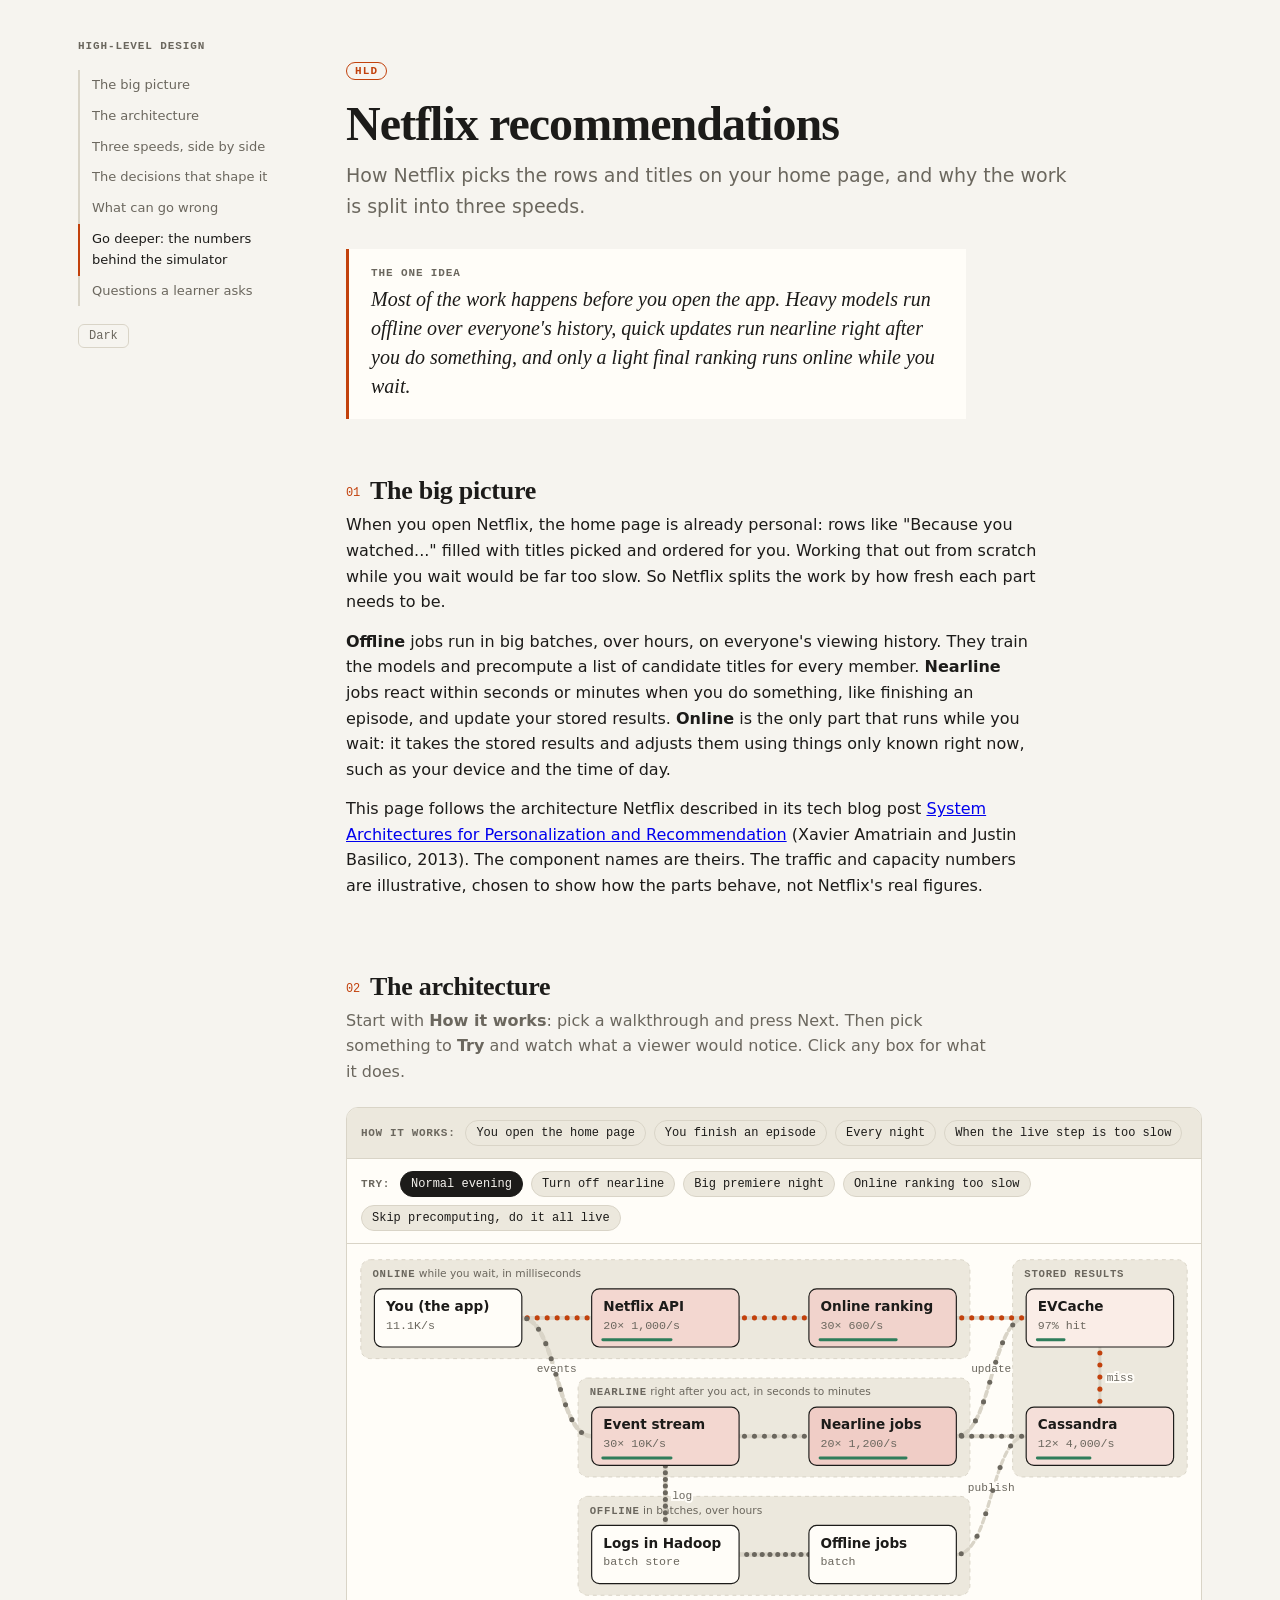
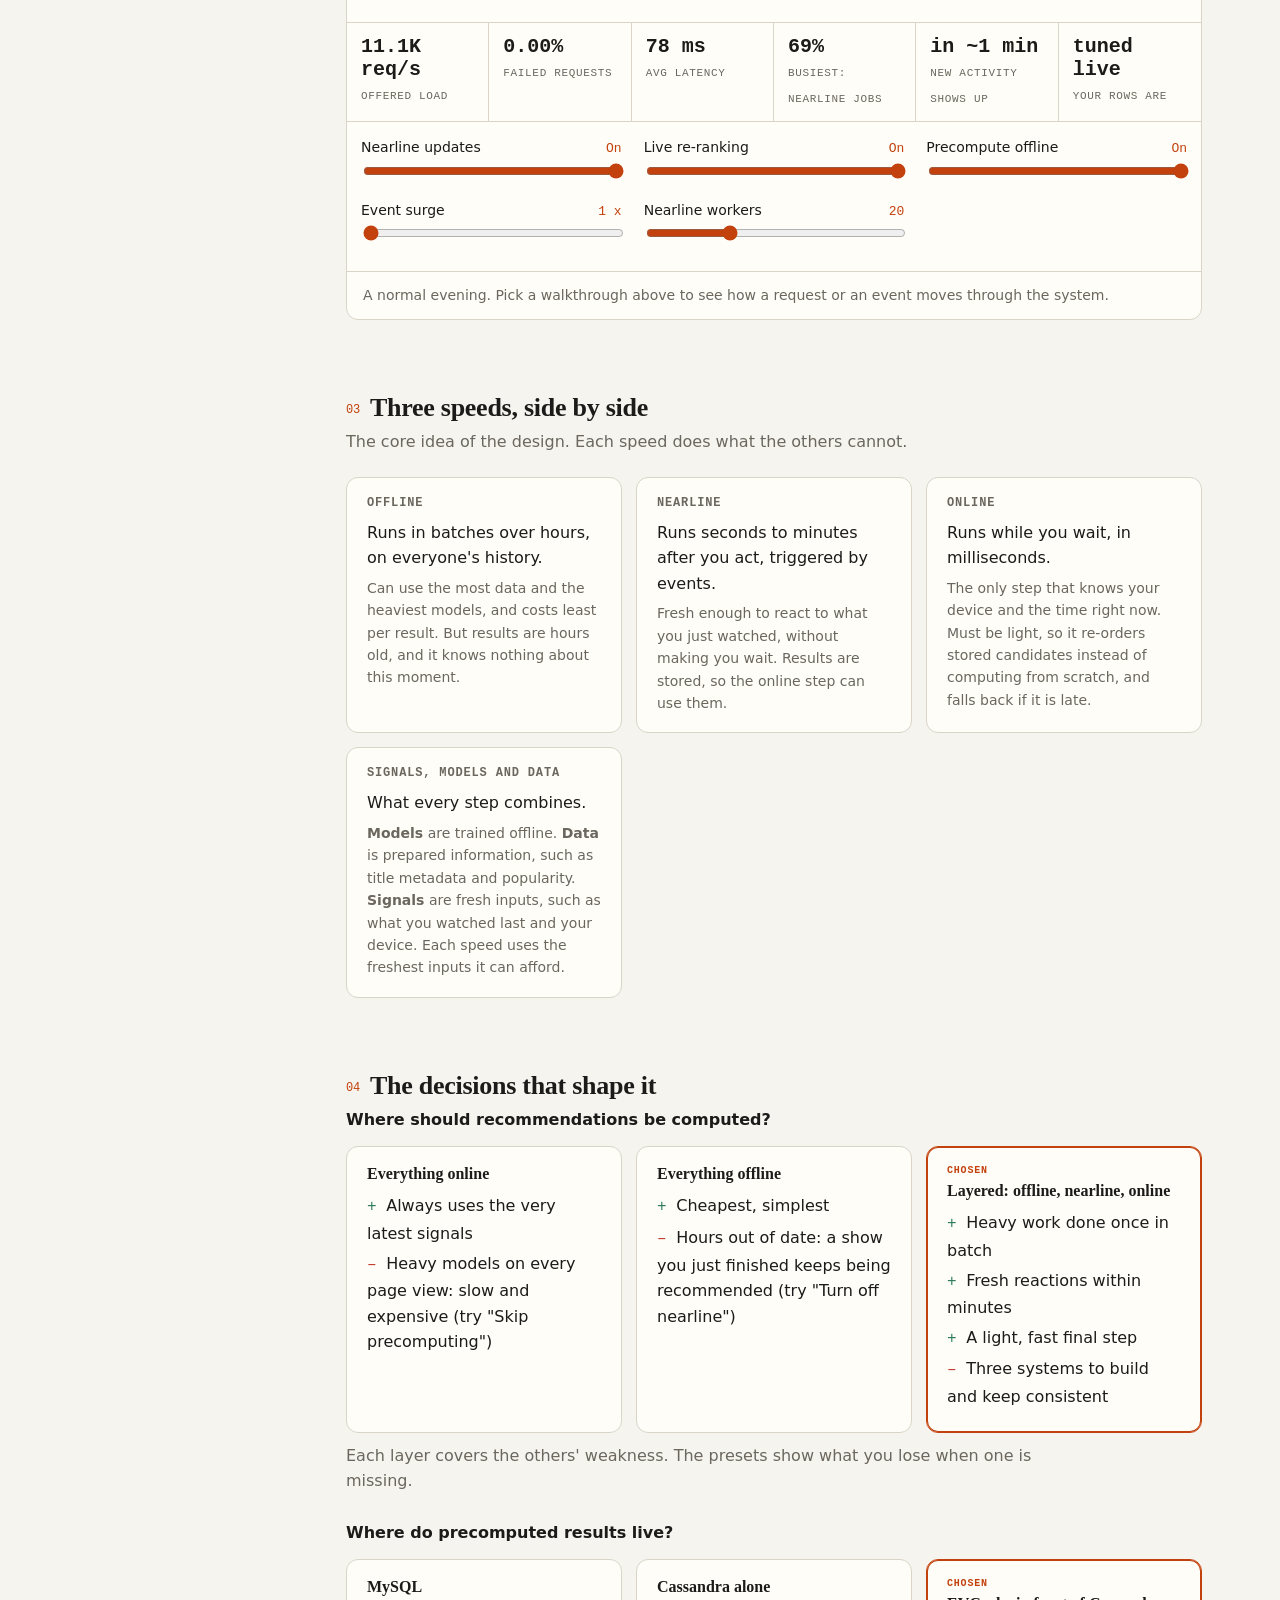
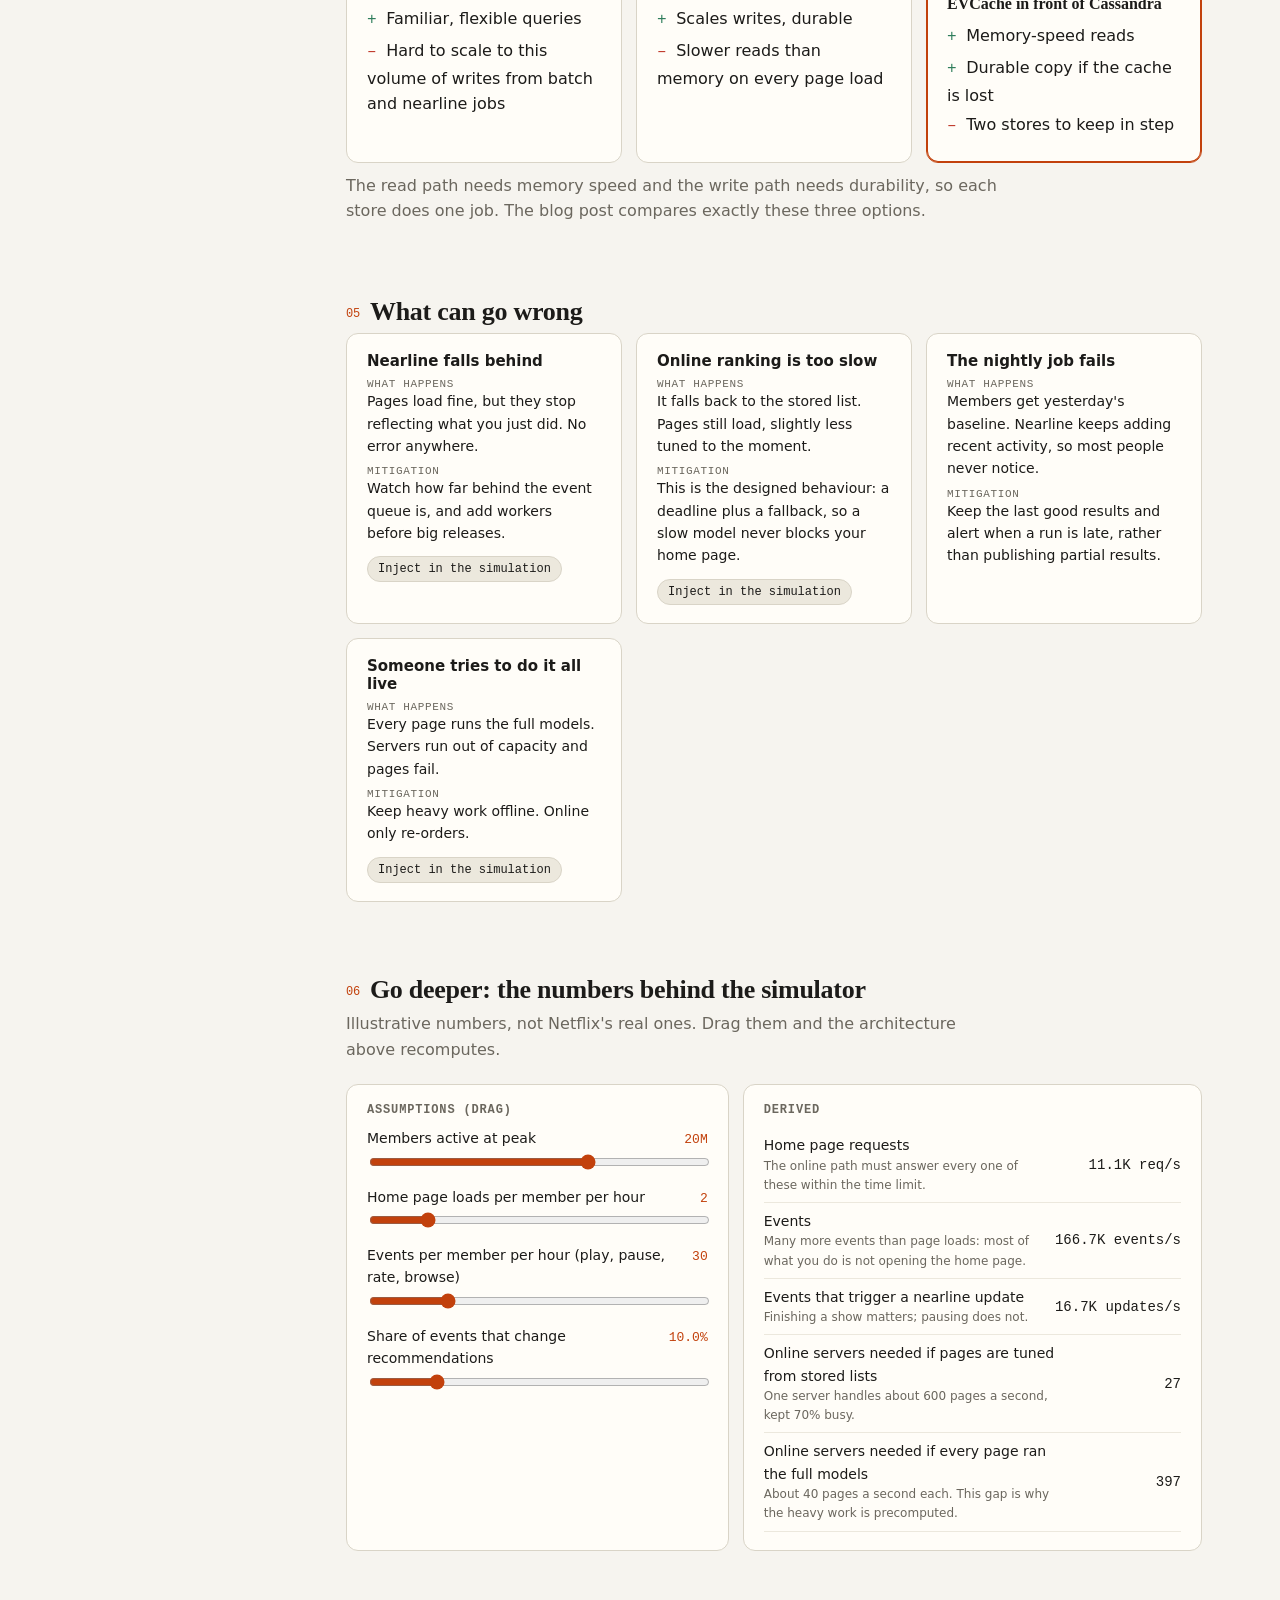
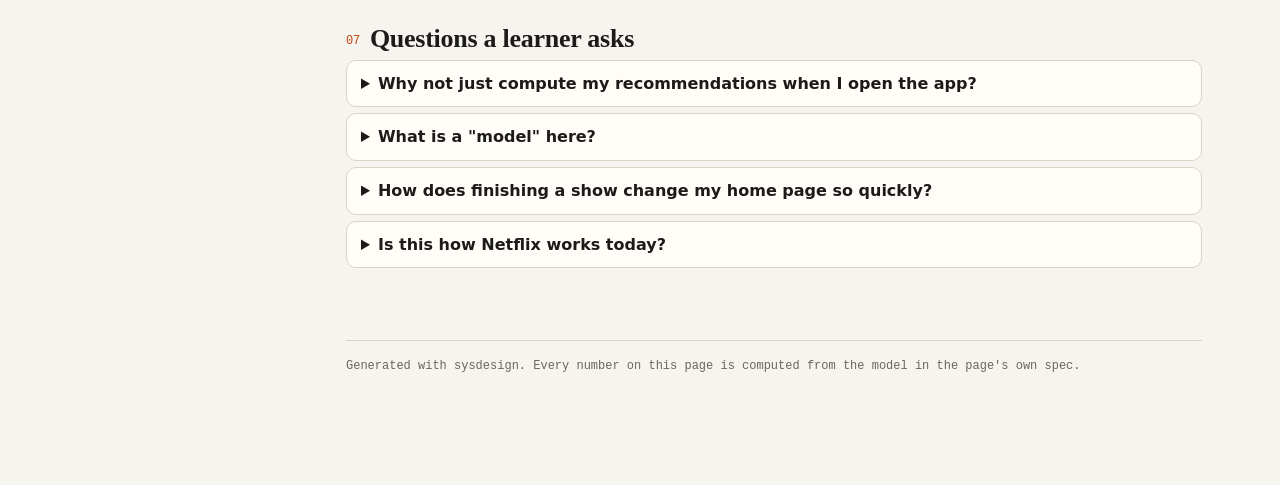
==== examples/netflix-recommendations/index.html @ 84213d58 "Write pages for learners, faster; add Netflix example; update examples Feedback from a real run: a N" ====
<!doctype html>
<html lang="en"><head><meta charset="utf-8"><meta name="viewport" content="width=device-width,initial-scale=1">
<title>Netflix recommendations</title>
<style>:root{
  --bg:#f6f4ef; --panel:#fffdf8; --ink:#1c1b19; --mute:#6b675e; --line:#d9d4c7; --faint:#ece8dd;
  --accent:#c2410c; --cool:#2f7d5b; --warm:#c98a0b; --hot:#c0392b;
  --mono:ui-monospace,"SF Mono",Menlo,Consolas,monospace;
  --sans:ui-sans-serif,system-ui,-apple-system,"Segoe UI",Roboto,sans-serif;
  --serif:ui-serif,Georgia,"Times New Roman",serif;
  /* chart series, fixed order (validated for colour-vision deficiency on --panel) */
  --s1:#2a78d6; --s2:#eb6834; --s3:#1baf7a; --s4:#eda100;
}
:root[data-theme=dark]{
  --bg:#141412; --panel:#1b1b18; --ink:#ece9e0; --mute:#9a958a; --line:#34322c; --faint:#24231f;
  --accent:#fb923c; --cool:#4ca97e; --warm:#e0a526; --hot:#e5584a;
  --s1:#3987e5; --s2:#d95926; --s3:#199e70; --s4:#c98500;
}
*{box-sizing:border-box}
html{scroll-behavior:smooth}
body{margin:0;background:var(--bg);color:var(--ink);font:16px/1.6 var(--sans);-webkit-font-smoothing:antialiased}
.wrap{display:grid;grid-template-columns:220px minmax(0,1fr);gap:48px;max-width:1180px;margin:0 auto;padding:0 28px}
nav.toc{position:sticky;top:0;align-self:start;height:100vh;padding:40px 0;overflow:auto;font-size:13px}
nav.toc .brand{font:600 11px var(--mono);letter-spacing:.08em;text-transform:uppercase;color:var(--mute);margin-bottom:18px}
nav.toc a{display:block;padding:5px 0 5px 12px;color:var(--mute);text-decoration:none;border-left:2px solid var(--line)}
nav.toc a:hover{color:var(--ink)}
nav.toc a.on{color:var(--ink);border-left-color:var(--accent)}
nav.toc button{margin-top:18px;font:12px var(--mono);background:none;border:1px solid var(--line);color:var(--mute);padding:4px 10px;border-radius:6px;cursor:pointer}
main{padding:56px 0 120px;min-width:0}
header.hero{margin-bottom:56px}
.kind{display:inline-block;font:600 11px var(--mono);letter-spacing:.1em;text-transform:uppercase;color:var(--accent);border:1px solid var(--accent);padding:2px 8px;border-radius:99px}
h1{font:600 clamp(32px,5vw,48px)/1.1 var(--serif);letter-spacing:-.02em;margin:16px 0 10px}
.sub{font-size:19px;color:var(--mute);max-width:60ch;margin:0}
.idea{margin:28px 0 0;padding:18px 22px;border-left:3px solid var(--accent);background:var(--panel);font:italic 20px/1.45 var(--serif);max-width:62ch}
.idea small{display:block;font:600 11px var(--mono);font-style:normal;letter-spacing:.08em;text-transform:uppercase;color:var(--mute);margin-bottom:6px}
section{margin:0 0 72px;scroll-margin-top:24px}
section>h2{font:600 26px/1.2 var(--serif);margin:0 0 6px;letter-spacing:-.01em}
section>h2 .n{font:500 12px var(--mono);color:var(--accent);margin-right:10px;vertical-align:middle}
section>.lede{color:var(--mute);margin:0 0 22px;max-width:64ch}
p{margin:0 0 14px;max-width:68ch}
code{font:.88em var(--mono);background:var(--faint);padding:1px 5px;border-radius:4px}
.card{background:var(--panel);border:1px solid var(--line);border-radius:12px;padding:18px 20px}
.grid{display:grid;gap:14px}
.g2{grid-template-columns:repeat(auto-fit,minmax(260px,1fr))}
.g3{grid-template-columns:repeat(auto-fit,minmax(200px,1fr))}
.card h3{font:600 12px var(--mono);letter-spacing:.07em;text-transform:uppercase;color:var(--mute);margin:0 0 10px}
.card ul{margin:0;padding-left:18px}
.card li{margin:4px 0}
.tag{font:11px var(--mono);color:var(--mute);border:1px solid var(--line);border-radius:99px;padding:1px 8px;margin-right:6px}
/* estimation */
.est{display:grid;grid-template-columns:minmax(0,1fr) minmax(0,1.2fr);gap:14px}
@media(max-width:820px){.est{grid-template-columns:1fr}}
.inp{display:grid;grid-template-columns:1fr auto;gap:2px 10px;margin-bottom:14px;align-items:baseline}
.inp label{font-size:14px}
.inp output{font:13px var(--mono);color:var(--accent)}
.inp input[type=range]{grid-column:1/-1;width:100%;accent-color:var(--accent)}
.rows{width:100%;border-collapse:collapse;font-size:14px}
.rows td{padding:7px 0;border-bottom:1px solid var(--faint)}
.rows td:last-child{text-align:right;font:14px var(--mono);white-space:nowrap}
.rows .why{display:block;font-size:12px;color:var(--mute)}
/* api + data */
.ep{display:grid;grid-template-columns:auto 1fr;gap:4px 12px;align-items:baseline}
.ep .m{font:600 12px var(--mono);padding:2px 8px;border-radius:5px;background:var(--faint)}
.ep .m.POST,.ep .m.PUT,.ep .m.DELETE,.ep .m.PATCH{color:var(--accent)}
.ep .p{font:14px var(--mono)}
.ep .d{grid-column:2;color:var(--mute);font-size:14px}
.ep pre{grid-column:2;margin:4px 0 0}
pre{background:var(--faint);padding:10px 12px;border-radius:8px;overflow:auto;font:12.5px/1.5 var(--mono);margin:0}
table.cols{width:100%;border-collapse:collapse;font:13px var(--mono)}
table.cols td{padding:3px 8px 3px 0;vertical-align:top}
table.cols td.t{color:var(--mute)}
table.cols td.k{color:var(--accent);width:2.5em}
table.cols td.nt{color:var(--mute);font-family:var(--sans);font-size:12px}
.store{font:11px var(--mono);color:var(--mute);float:right}
/* sim */
.sim{padding:0;overflow:hidden}
.sim .bar{display:flex;flex-wrap:wrap;gap:8px;padding:12px 14px;border-bottom:1px solid var(--line)}
.chip{font:12px var(--mono);background:var(--faint);border:1px solid var(--line);color:var(--ink);padding:5px 10px;border-radius:99px;cursor:pointer}
.chip:hover{border-color:var(--accent)}
.chip.on{background:var(--ink);color:var(--bg);border-color:var(--ink)}
.stage{overflow-x:auto;padding:6px 8px}
.stage svg{display:block;min-width:720px;width:100%;height:auto}
.metrics{display:grid;grid-template-columns:repeat(auto-fit,minmax(130px,1fr));border-top:1px solid var(--line)}
.metric{padding:12px 14px;border-right:1px solid var(--line)}
.metric:last-child{border-right:0}
.metric b{display:block;font:600 20px var(--mono)}
.metric span{font:11px var(--mono);letter-spacing:.06em;text-transform:uppercase;color:var(--mute)}
.metric.bad b{color:var(--hot)}
.metric.warn b{color:var(--warm)}
.ctrls{display:grid;grid-template-columns:repeat(auto-fit,minmax(220px,1fr));gap:4px 22px;padding:14px;border-top:1px solid var(--line)}
.simnote{padding:12px 16px;border-top:1px solid var(--line);font-size:14px;color:var(--mute);min-height:3.4em}
.simnote b{color:var(--ink)}
.node rect.box{stroke:var(--ink);stroke-width:1.2;rx:8;fill:color-mix(in srgb,var(--hot) calc(var(--u)*100%),var(--panel))}
.node.sel rect.box{stroke:var(--accent);stroke-width:2.4}
.node.dead rect.box{stroke:var(--hot);stroke-dasharray:4 3}
.node text{fill:var(--ink);font:600 14px var(--sans);pointer-events:none}
.node text.s{font:12px var(--mono);fill:var(--mute)}
.node:hover rect.box{stroke:var(--accent)}
.node{cursor:pointer}
.ubar{fill:var(--cool)}
.ubar.warn{fill:var(--warm)}.ubar.hot{fill:var(--hot)}
.edge{fill:none;stroke:var(--line);stroke-linecap:round}
.edge.async{stroke-dasharray:5 4}
.elabel{font:11.5px var(--mono);fill:var(--mute);paint-order:stroke;stroke:var(--panel);stroke-width:4px}
/* lanes and walkthroughs */
.lane{fill:var(--faint);stroke:var(--line);stroke-dasharray:4 4}
.lanel{font:600 11px var(--mono);letter-spacing:.07em;text-transform:uppercase;fill:var(--mute);paint-order:stroke;stroke:var(--faint);stroke-width:5px;stroke-linejoin:round}
.lanen{font:400 11px var(--sans);letter-spacing:0;text-transform:none}
.sim .bar.flows{background:var(--faint)}
.barl{font:600 11px var(--mono);letter-spacing:.06em;text-transform:uppercase;color:var(--mute);align-self:center;margin-right:2px}
svg.walking .node:not(.hl),svg.walking .elabel{opacity:.3}
svg.walking .edge:not(.hl){opacity:.25}
svg.walking .dot{opacity:.25}
.edge.hl{stroke:var(--accent);stroke-width:3.5}
.node.hl rect.box{stroke:var(--accent);stroke-width:2.6}
.walk{border-top:1px solid var(--line);padding:12px 16px;background:var(--panel)}
.wctl{display:flex;flex-wrap:wrap;gap:8px;align-items:center;margin-bottom:6px}
.wcount{font:600 12px var(--mono);color:var(--accent);margin-right:6px}
.wtext{font-size:16px;max-width:70ch}
.chip:disabled{opacity:.4;cursor:default}
.dot{fill:var(--accent)}
.dot.async{fill:var(--mute)}
.detail{padding:14px 16px;border-top:1px solid var(--line);font-size:14px;display:grid;gap:4px 18px;grid-template-columns:auto 1fr}
.detail dt{font:11px var(--mono);letter-spacing:.06em;text-transform:uppercase;color:var(--mute);padding-top:2px}
.detail dd{margin:0}
/* tradeoffs, failures, qa */
.opt{display:flex;flex-direction:column;gap:6px}
.opt.pick{border-color:var(--accent);box-shadow:0 0 0 1px var(--accent) inset}
.opt h4{margin:0;font:600 16px var(--serif)}
.opt .badge{font:600 10px var(--mono);letter-spacing:.08em;text-transform:uppercase;color:var(--accent)}
.pro::before{content:"+ ";color:var(--cool);font-family:var(--mono)}
.con::before{content:"– ";color:var(--hot);font-family:var(--mono)}
.q{margin:0 0 6px}
.q summary{cursor:pointer;padding:10px 14px;background:var(--panel);border:1px solid var(--line);border-radius:10px;font-weight:600}
.q[open] summary{border-bottom-left-radius:0;border-bottom-right-radius:0}
.q .a{padding:12px 16px;border:1px solid var(--line);border-top:0;border-radius:0 0 10px 10px;background:var(--panel)}
.fail h4{margin:0 0 6px;font:600 15px var(--sans)}
.fail dl{margin:0;font-size:14px}.fail dt{font:11px var(--mono);letter-spacing:.06em;text-transform:uppercase;color:var(--mute);margin-top:8px}.fail dd{margin:0}
/* lld */
.diagram{padding:10px;overflow-x:auto}
.diagram svg{display:block;margin:0 auto;max-width:100%;height:auto}
.cls rect{fill:var(--panel);stroke:var(--ink);stroke-width:1.2}
.cls .hd{fill:var(--faint)}
.cls text{font:12px var(--mono);fill:var(--ink)}
.cls text.h{font:600 13px var(--sans)}
.cls text.st{font:italic 10.5px var(--mono);fill:var(--mute)}
.cls{cursor:pointer}
.cls.sel rect.fr{stroke:var(--accent);stroke-width:2.4}
.rel{stroke:var(--ink);fill:none;stroke-width:1.2}
.rel.dash{stroke-dasharray:5 4}
.rl{font:10.5px var(--mono);fill:var(--mute);paint-order:stroke;stroke:var(--panel);stroke-width:4px}
.life{stroke:var(--line);stroke-dasharray:4 4}
.actor rect{fill:var(--panel);stroke:var(--ink);stroke-width:1.2;rx:6}
.actor text{font:600 12.5px var(--sans);fill:var(--ink)}
.msg{transition:opacity .2s}
.msg.off{opacity:.22}
.msg line,.msg path{stroke:var(--ink);fill:none;stroke-width:1.3}
.msg.ret line{stroke-dasharray:5 4}
.msg.on line,.msg.on path{stroke:var(--accent);stroke-width:2}
.msg text{font:12px var(--mono);fill:var(--ink)}
.msg.on text{fill:var(--accent)}
.st rect.sb{fill:var(--panel);stroke:var(--ink);stroke-width:1.2}
.stn text{font:600 13px var(--sans);fill:var(--ink)}
.stn.cur rect.sb{fill:var(--ink)}.stn.cur text{fill:var(--bg)}
.stn.term rect.sb{stroke-width:2.6}
.tr{stroke:var(--ink);fill:none;stroke-width:1.2}
.tr.live{stroke:var(--accent);stroke-width:2.2}
.tl{font:11px var(--mono);fill:var(--mute);paint-order:stroke;stroke:var(--panel);stroke-width:4px}
.ctl{display:flex;flex-wrap:wrap;gap:8px;align-items:center;padding:10px 12px;border-top:1px solid var(--line)}
.ctl .grow{flex:1;color:var(--mute);font-size:14px;min-width:200px}
.steps{display:grid;grid-template-columns:220px minmax(0,1fr);}
@media(max-width:820px){.steps{grid-template-columns:1fr}}
.steps ol{list-style:none;margin:0;padding:8px;border-right:1px solid var(--line);max-height:420px;overflow:auto}
.steps li button{width:100%;text-align:left;background:none;border:0;border-radius:8px;padding:7px 10px;font:12.5px var(--mono);color:var(--mute);cursor:pointer}
.steps li button.on{background:var(--ink);color:var(--bg)}
.steps .pane{padding:16px 18px}
.steps .call{font:14px var(--mono);margin:0 0 8px}
.kv{width:100%;border-collapse:collapse;font:13px var(--mono);margin-top:10px}
.kv td{padding:4px 8px;border-bottom:1px solid var(--faint);vertical-align:top}
.kv td:first-child{color:var(--mute);width:34%}
.kv tr.chg td:last-child{color:var(--accent);font-weight:600}
.tabs{display:flex;gap:4px;padding:8px 8px 0;border-bottom:1px solid var(--line)}
.tabs button{font:12px var(--mono);background:none;border:0;border-bottom:2px solid transparent;padding:6px 10px;color:var(--mute);cursor:pointer}
.tabs button.on{color:var(--ink);border-bottom-color:var(--accent)}
pre.code{border-radius:0 0 12px 12px;background:var(--panel);padding:14px 0;counter-reset:l;max-height:560px}
pre.code .ln{display:block;padding:0 16px 0 0;white-space:pre}
pre.code .ln::before{counter-increment:l;content:counter(l);display:inline-block;width:3em;padding-right:14px;text-align:right;color:var(--mute);opacity:.6}
.tk-k{color:var(--accent)}.tk-s{color:var(--cool)}.tk-c{color:var(--mute);font-style:italic}.tk-n{color:var(--warm)}
footer{color:var(--mute);font:12px var(--mono);border-top:1px solid var(--line);padding-top:18px}
@media(max-width:900px){.wrap{grid-template-columns:1fr;gap:0;padding:0 18px}nav.toc{display:none}}
/* chart */
.viz .ctrls.top{border-top:0;border-bottom:1px solid var(--line)}
.plot{position:relative;padding:8px 6px 0}
.plot svg{display:block;width:100%;height:auto;touch-action:pan-y}
.plot text{font:11px var(--mono);fill:var(--mute)}
.plot .an{font:12px var(--sans);fill:var(--mute)}
.plot .cg{stroke:var(--faint)}
.plot .ca{stroke:var(--line)}
.plot .cs{fill:none;stroke-width:2;stroke-linejoin:round;stroke-linecap:round}
.plot .cl{font:12px var(--sans);fill:var(--ink);paint-order:stroke;stroke:var(--panel);stroke-width:4px;stroke-linejoin:round}
.plot .cm{stroke:var(--ink);stroke-dasharray:3 3;opacity:.45}
.plot .cmt{font:600 11px var(--mono);fill:var(--ink)}
.plot .cx{stroke:var(--mute);opacity:0;pointer-events:none}
.plot .cd{stroke:var(--panel);stroke-width:2;pointer-events:none}
.cs.s0{stroke:var(--s1)}.cs.s1{stroke:var(--s2)}.cs.s2{stroke:var(--s3)}.cs.s3{stroke:var(--s4)}
.cd.s0{fill:var(--s1)}.cd.s1{fill:var(--s2)}.cd.s2{fill:var(--s3)}.cd.s3{fill:var(--s4)}
.legend i,.tip i{display:inline-block;width:16px;height:3px;border-radius:2px;vertical-align:middle;margin-right:7px}
i.s0{background:var(--s1)}i.s1{background:var(--s2)}i.s2{background:var(--s3)}i.s3{background:var(--s4)}
.legend{display:flex;flex-wrap:wrap;gap:6px 22px;padding:10px 16px 12px;font-size:14px}
.legend b{font:600 14px var(--mono);margin-left:8px}
.tip{position:absolute;display:none;pointer-events:none;background:var(--panel);border:1px solid var(--line);border-radius:8px;padding:8px 10px;font-size:13px;box-shadow:0 4px 14px rgba(0,0,0,.12);min-width:170px;z-index:2}
.tip .th{font:12px var(--mono);color:var(--mute);margin-bottom:4px}
.tip b{font:600 13px var(--mono);margin-left:8px;float:right}
.tview{border-top:1px solid var(--line);padding:10px 16px;font-size:14px}
.tview summary{cursor:pointer;color:var(--mute);font:12px var(--mono)}
.tbl{width:100%;border-collapse:collapse;margin-top:8px;font:13px var(--mono)}
.tbl th{text-align:right;font:600 11px var(--mono);color:var(--mute);padding:4px 0 6px;border-bottom:1px solid var(--line)}
.tbl td{text-align:right;padding:4px 0;border-bottom:1px solid var(--faint)}
.tbl th:first-child,.tbl td:first-child{text-align:left}
@media(prefers-reduced-motion:reduce){html{scroll-behavior:auto}}
</style></head>
<body><div id="root"></div>
<script id="spec" type="application/json">{"kind":"hld","title":"Netflix recommendations","subtitle":"How Netflix picks the rows and titles on your home page, and why the work is split into three speeds.","idea":"Most of the work happens before you open the app. Heavy models run offline over everyone's history, quick updates run nearline right after you do something, and only a light final ranking runs online while you wait.","sections":[{"type":"text","title":"The big picture","body":["When you open Netflix, the home page is already personal: rows like \"Because you watched...\" filled with titles picked and ordered for you. Working that out from scratch while you wait would be far too slow. So Netflix splits the work by how fresh each part needs to be.","**Offline** jobs run in big batches, over hours, on everyone's viewing history. They train the models and precompute a list of candidate titles for every member. **Nearline** jobs react within seconds or minutes when you do something, like finishing an episode, and update your stored results. **Online** is the only part that runs while you wait: it takes the stored results and adjusts them using things only known right now, such as your device and the time of day.","This page follows the architecture Netflix described in its tech blog post [System Architectures for Personalization and Recommendation](https://netflixtechblog.com/system-architectures-for-personalization-and-recommendation-e081aa94b5d8) (Xavier Amatriain and Justin Basilico, 2013). The component names are theirs. The traffic and capacity numbers are illustrative, chosen to show how the parts behave, not Netflix's real figures."]},{"type":"arch","title":"The architecture","lede":"Start with **How it works**: pick a walkthrough and press Next. Then pick something to **Try** and watch what a viewer would notice. Click any box for what it does.","latencyBudget":200,"intro":"A normal evening. Pick a walkthrough above to see how a request or an event moves through the system.","groups":[{"id":"online","label":"Online","note":"while you wait, in milliseconds"},{"id":"nearline","label":"Nearline","note":"right after you act, in seconds to minutes"},{"id":"offline","label":"Offline","note":"in batches, over hours"},{"id":"store","label":"Stored results"}],"nodes":[{"id":"member","label":"You (the app)","kind":"clients","rps":"=r.homeRps","group":"online","col":0,"row":0,"role":"The Netflix app on your TV, phone or laptop.","why":"It asks for your home page and reports what you do (play, pause, finish, rate) as events."},{"id":"api","label":"Netflix API","group":"online","col":1,"row":0,"instances":20,"cap":1000,"ms":5,"role":"The front door for every app request.","why":"Turns \"give me my home page\" into calls to the services that know the answer.","scale":"Stateless, add servers.","fails":"Overloaded if every request becomes expensive."},{"id":"online","label":"Online ranking","group":"online","col":2,"row":0,"instances":30,"cap":"=p.precompute ? (p.onlineRank ? 600 : 3000) : 40","ms":"=p.precompute ? (p.onlineRank ? 25 : 4) : 300","role":"Puts the final order on your rows while you wait.","why":"Uses fresh context that offline jobs cannot know: your device, the time of day, what you did a minute ago. It starts from stored candidates, so the work is small.","scale":"Add servers. Each one is cheap because the heavy work is already done.","fails":"If ranking would miss its deadline, it falls back to the stored list as it is. You still get a page."},{"id":"evcache","label":"EVCache","kind":"cache","group":"store","col":3,"row":0,"instances":12,"cap":10000,"ms":1,"hit":0.97,"role":"In-memory cache of your precomputed recommendations.","why":"Reading from memory takes about a millisecond, so the online step can afford to read many candidates.","scale":"Add memory and nodes.","fails":"A restart sends reads to Cassandra until it warms up."},{"id":"cassandra","label":"Cassandra","kind":"store","group":"store","col":3,"row":1,"instances":12,"cap":4000,"ms":6,"role":"Durable store for recommendation results.","why":"Handles a high volume of writes from nearline and offline jobs, and keeps the results if the cache is lost.","scale":"Add nodes; data is spread by member.","fails":"Slower than the cache, so it should only see cache misses on the read path."},{"id":"events","label":"Event stream","kind":"queue","group":"nearline","col":1,"row":1,"instances":30,"cap":10000,"ms":2,"role":"Carries small, time-sensitive messages: play, pause, finish, rate.","why":"Lets many jobs react to the same event without the app knowing about them. Netflix routed events with an internal system called Manhattan.","scale":"Add partitions.","fails":"If consumers fall behind, events wait in the queue."},{"id":"nearline","label":"Nearline jobs","group":"nearline","col":2,"row":1,"instances":"=p.nearWorkers","cap":1200,"role":"Updates your stored recommendations right after you act.","why":"Finishing a show should change your home page now, not tomorrow. Nobody is waiting on this job, so it can do more work than the online step.","scale":"Add workers.","fails":"If events arrive faster than workers handle them, your home page stops reflecting what you just did. Nothing errors."},{"id":"logs","label":"Logs in Hadoop","kind":"batch store","group":"offline","col":1,"row":2,"role":"Everyone's full history: every play, search and rating.","why":"Offline jobs need all of it. Netflix collected logs with Chukwa into Hadoop.","scale":"Add storage."},{"id":"jobs","label":"Offline jobs","kind":"batch","group":"offline","col":2,"row":2,"role":"Train the models and precompute candidate lists for every member.","why":"With no one waiting, these jobs can use the most data and the heaviest models. Written in Hive and Pig on Hadoop; results were published to the online stores through Hermes, a publish-subscribe system.","scale":"More machines, or more hours.","fails":"If a nightly run fails, members get yesterday's baseline. Nothing errors."}],"edges":[{"from":"member","to":"api"},{"from":"api","to":"online","call":true},{"from":"online","to":"evcache","call":true},{"from":"evcache","to":"cassandra","miss":true,"label":"miss"},{"from":"member","to":"events","async":true,"share":"=r.eventRps/r.homeRps","label":"events"},{"from":"events","to":"nearline","async":true,"share":"=p.triggerShare*p.nearlineOn"},{"from":"nearline","to":"evcache","async":true,"label":"update"},{"from":"nearline","to":"cassandra","async":true},{"from":"events","to":"logs","async":true,"label":"log"},{"from":"logs","to":"jobs","async":true},{"from":"jobs","to":"cassandra","async":true,"share":"=p.precompute*0.02","label":"publish"}],"flows":[{"label":"You open the home page","steps":[{"path":["member","api"],"text":"You open Netflix. The app asks the **Netflix API** for your home page: rows of titles, picked and ordered for you."},{"path":["api","online"],"text":"The API calls **online ranking**. This step has a strict time limit, because you are looking at a loading screen."},{"path":["online","evcache"],"text":"Online ranking does not start from scratch. It reads the candidates already computed for you from **EVCache**, an in-memory cache. About a millisecond."},{"path":["evcache","cassandra"],"text":"If they are not in the cache, they come from **Cassandra**, the durable store behind it. Slower, but rare: about 3% of reads here."},{"path":["online"],"text":"Now the light, fresh part: it re-orders the candidates using what it only knows now, such as your device and the time of day."},{"path":["online","api","member"],"text":"Your rows go back to the app. Almost all the work behind them was done before you opened it."}]},{"label":"You finish an episode","steps":[{"path":["member","events"],"text":"The app sends an **event**: you finished an episode. Events are small messages about something that just happened."},{"path":["events","nearline"],"text":"A **nearline job** picks the event up within seconds to minutes. You are not waiting on it, so it can do more work than the online step."},{"path":["nearline","evcache"],"text":"It recomputes the parts of your recommendations this event changes, for example dropping the show you finished and adding similar ones, and writes them to EVCache..."},{"path":["nearline","cassandra"],"text":"...and to Cassandra, so they survive a cache restart. Next time you open the home page, online ranking reads these fresh results."}]},{"label":"Every night","steps":[{"path":["member","events","logs"],"text":"Every event is also logged. Over a day that is everyone's full history, stored in **Hadoop**."},{"path":["logs","jobs"],"text":"**Offline jobs** run over all of it. They train the models and precompute a candidate list for every member. They can take hours, so they can use the most data and the heaviest models."},{"path":["jobs","cassandra"],"text":"The results are published to the stored results. By morning every member has a fresh baseline, which nearline then keeps up to date during the day."}]},{"label":"When the live step is too slow","steps":[{"path":["member","api","online"],"text":"Online ranking has a deadline. Sometimes ranking a page would take too long: a slow model, a busy server."},{"path":["online","evcache"],"text":"Then it **falls back**: it serves the stored list from the cache without the live adjustments. You still get a good page, just not tuned to this exact moment. Try the \"Online ranking too slow\" change."}]}],"presets":[{"label":"Normal evening","set":{},"note":"All three speeds on. Your page loads quickly and reflects what you did a minute ago."},{"label":"Turn off nearline","set":{"nearlineOn":0},"note":"Nothing breaks and nothing gets slower. But finish a show and it stays on your home page until the next nightly run. Watch \"New activity shows up\"."},{"label":"Big premiere night","set":{"surge":3},"note":"Three times the usual events as everyone hits play at once. Pages still load, but nearline workers fall behind, so your home page lags behind what you just did."},{"label":"Online ranking too slow","set":{"onlineRank":0},"note":"Online ranking falls back to the stored list. Pages get faster and nothing fails; you just lose the adjustments for this moment. Watch \"Your rows are\"."},{"label":"Skip precomputing, do it all live","set":{"precompute":0},"note":"Every page now runs the full models while you wait. Online ranking runs out of capacity, pages slow to a crawl and most fail. This is why the heavy work runs offline."}],"controls":[{"id":"nearlineOn","label":"Nearline updates","value":1,"min":0,"max":1,"step":1,"fmt":"onoff"},{"id":"onlineRank","label":"Live re-ranking","value":1,"min":0,"max":1,"step":1,"fmt":"onoff"},{"id":"precompute","label":"Precompute offline","value":1,"min":0,"max":1,"step":1,"fmt":"onoff"},{"id":"surge","label":"Event surge","value":1,"min":1,"max":5,"step":0.5,"unit":"x"},{"id":"nearWorkers","label":"Nearline workers","value":20,"min":2,"max":60,"step":1}],"metrics":[{"label":"New activity shows up","expr":"=p.nearlineOn ? (m.nodes.nearline.util \u003c 1 ? 'in ~1 min' : 'falling behind') : 'next day'","warn":"=!p.nearlineOn","bad":"=p.nearlineOn && m.nodes.nearline.util >= 1"},{"label":"Your rows are","expr":"=!p.precompute ? 'built live' : p.onlineRank ? 'tuned live' : 'stored list'","warn":"=p.precompute && !p.onlineRank"}]},{"type":"patterns","title":"Three speeds, side by side","lede":"The core idea of the design. Each speed does what the others cannot.","items":[{"name":"Offline","where":"Runs in batches over hours, on everyone's history.","why":"Can use the most data and the heaviest models, and costs least per result. But results are hours old, and it knows nothing about this moment."},{"name":"Nearline","where":"Runs seconds to minutes after you act, triggered by events.","why":"Fresh enough to react to what you just watched, without making you wait. Results are stored, so the online step can use them."},{"name":"Online","where":"Runs while you wait, in milliseconds.","why":"The only step that knows your device and the time right now. Must be light, so it re-orders stored candidates instead of computing from scratch, and falls back if it is late."},{"name":"Signals, models and data","where":"What every step combines.","why":"**Models** are trained offline. **Data** is prepared information, such as title metadata and popularity. **Signals** are fresh inputs, such as what you watched last and your device. Each speed uses the freshest inputs it can afford."}]},{"type":"tradeoffs","title":"The decisions that shape it","items":[{"question":"Where should recommendations be computed?","options":[{"name":"Everything online","pros":["Always uses the very latest signals"],"cons":["Heavy models on every page view: slow and expensive (try \"Skip precomputing\")"]},{"name":"Everything offline","pros":["Cheapest, simplest"],"cons":["Hours out of date: a show you just finished keeps being recommended (try \"Turn off nearline\")"]},{"name":"Layered: offline, nearline, online","pick":true,"pros":["Heavy work done once in batch","Fresh reactions within minutes","A light, fast final step"],"cons":["Three systems to build and keep consistent"]}],"why":"Each layer covers the others' weakness. The presets show what you lose when one is missing."},{"question":"Where do precomputed results live?","options":[{"name":"MySQL","pros":["Familiar, flexible queries"],"cons":["Hard to scale to this volume of writes from batch and nearline jobs"]},{"name":"Cassandra alone","pros":["Scales writes, durable"],"cons":["Slower reads than memory on every page load"]},{"name":"EVCache in front of Cassandra","pick":true,"pros":["Memory-speed reads","Durable copy if the cache is lost"],"cons":["Two stores to keep in step"]}],"why":"The read path needs memory speed and the write path needs durability, so each store does one job. The blog post compares exactly these three options."}]},{"type":"failures","title":"What can go wrong","items":[{"what":"Nearline falls behind","effect":"Pages load fine, but they stop reflecting what you just did. No error anywhere.","mitigation":"Watch how far behind the event queue is, and add workers before big releases.","inject":{"surge":3}},{"what":"Online ranking is too slow","effect":"It falls back to the stored list. Pages still load, slightly less tuned to the moment.","mitigation":"This is the designed behaviour: a deadline plus a fallback, so a slow model never blocks your home page.","inject":{"onlineRank":0}},{"what":"The nightly job fails","effect":"Members get yesterday's baseline. Nearline keeps adding recent activity, so most people never notice.","mitigation":"Keep the last good results and alert when a run is late, rather than publishing partial results."},{"what":"Someone tries to do it all live","effect":"Every page runs the full models. Servers run out of capacity and pages fail.","mitigation":"Keep heavy work offline. Online only re-orders.","inject":{"precompute":0}}]},{"type":"estimation","title":"Go deeper: the numbers behind the simulator","lede":"Illustrative numbers, not Netflix's real ones. Drag them and the architecture above recomputes.","inputs":[{"id":"members","label":"Members active at peak","value":20000000,"min":1000000,"max":100000000,"log":true,"fmt":"si"},{"id":"loads","label":"Home page loads per member per hour","value":2,"min":0.5,"max":10,"step":0.5},{"id":"actions","label":"Events per member per hour (play, pause, rate, browse)","value":30,"min":5,"max":120,"step":5},{"id":"triggerShare","label":"Share of events that change recommendations","value":0.1,"min":0.01,"max":0.5,"step":0.01,"fmt":"pct"}],"rows":[{"id":"homeRps","label":"Home page requests","expr":"=p.members*p.loads/3600","fmt":"si","unit":"req/s","why":"The online path must answer every one of these within the time limit."},{"id":"eventRps","label":"Events","expr":"=p.members*p.actions/3600*p.surge","fmt":"si","unit":"events/s","why":"Many more events than page loads: most of what you do is not opening the home page."},{"id":"nearRps","label":"Events that trigger a nearline update","expr":"=r.eventRps*p.triggerShare*p.nearlineOn","fmt":"si","unit":"updates/s","why":"Finishing a show matters; pausing does not."},{"id":"liveServers","label":"Online servers needed if pages are tuned from stored lists","expr":"=ceil(r.homeRps/600/0.7)","fmt":"int","why":"One server handles about 600 pages a second, kept 70% busy."},{"id":"scratchServers","label":"Online servers needed if every page ran the full models","expr":"=ceil(r.homeRps/40/0.7)","fmt":"int","why":"About 40 pages a second each. This gap is why the heavy work is precomputed."}]},{"type":"qa","title":"Questions a learner asks","items":[{"q":"Why not just compute my recommendations when I open the app?","a":["Because the good models are heavy. Running them for every page view would need many times more servers and make you wait (compare the last two rows above). Precomputing does the heavy part once, ahead of time."]},{"q":"What is a \"model\" here?","a":["A function learned from everyone's viewing history that scores how likely you are to enjoy a title. It is trained offline, because training needs all the data and takes hours."]},{"q":"How does finishing a show change my home page so quickly?","a":["The app sends an event, a nearline job reacts within seconds to minutes and rewrites your stored results, and the next page load reads them. Try turning nearline off to see the difference."]},{"q":"Is this how Netflix works today?","a":["This page follows the architecture Netflix published in 2013. Their systems have changed since, but splitting work into offline, nearline and online stages is still the standard way large recommendation systems are built."]}]}]}</script>
<script>/* sysdesign runtime. Renders a page from the JSON spec in <script id="spec">.
   No dependencies. Everything on the page is computed from the spec's own
   inputs and formulas, so numbers in prose, tables and the simulation agree. */
(function () {
  "use strict";
  var SPEC = JSON.parse(document.getElementById("spec").textContent);
  var S = { p: {}, r: {}, m: null }; // params, estimation rows, last sim result
  var listeners = [];
  var SVG = "http://www.w3.org/2000/svg";

  // ---------- helpers ----------
  function h(tag, attrs) {
    var svg = /^(svg|g|path|rect|circle|line|text|marker|defs|polygon|tspan|clipPath)$/.test(tag);
    var el = svg ? document.createElementNS(SVG, tag) : document.createElement(tag);
    if (attrs) for (var k in attrs) {
      var v = attrs[k];
      if (v == null || v === false) continue;
      if (k === "class") el.setAttribute("class", v);
      else if (k === "html") el.innerHTML = v;
      else if (k.slice(0, 2) === "on") el.addEventListener(k.slice(2), v);
      else el.setAttribute(k, v === true ? "" : v);
    }
    for (var i = 2; i < arguments.length; i++) add(el, arguments[i]);
    return el;
  }
  function add(el, c) {
    if (c == null || c === false) return;
    if (Array.isArray(c)) c.forEach(function (x) { add(el, x); });
    else el.appendChild(typeof c === "object" ? c : document.createTextNode(String(c)));
  }
  function esc(s) { return String(s).replace(/[&<>]/g, function (c) { return { "&": "&amp;", "<": "&lt;", ">": "&gt;" }[c]; }); }
  function md(s) { // tiny markdown: **bold**, `code`, [text](https://link)
    return esc(s).replace(/`([^`]+)`/g, "<code>$1</code>").replace(/\*\*([^*]+)\*\*/g, "<b>$1</b>")
      .replace(/\[([^\]]+)\]\((https?:\/\/[^)\s"]+)\)/g, '<a href="$2" target="_blank" rel="noopener">$1</a>');
  }
  function paras(arr) { return (Array.isArray(arr) ? arr : [arr]).map(function (t) { return h("p", { html: md(t) }); }); }
  function clamp(x, a, b) { return Math.max(a, Math.min(b, x)); }

  var H = {
    min: Math.min, max: Math.max, ceil: Math.ceil, floor: Math.floor, round: Math.round,
    log2: Math.log2, log10: Math.log10, log: Math.log, pow: Math.pow, sqrt: Math.sqrt, abs: Math.abs, clamp: clamp,
    // Hit ratio of an ideal cache holding the c most popular of n items when popularity is Zipf(s).
    zipf: function (c, n, s) {
      c = Math.max(1, Math.min(c, n)); s = s == null ? 1 : s;
      return clamp(harmonic(c, s) / harmonic(n, s), 0, 1);
    }
  };
  // Generalised harmonic number sum(i^-s, i=1..k). Exact sum for the first terms, then the
  // Euler-Maclaurin tail. Accurate and continuous in s, including s = 1.
  function harmonic(k, s) {
    var m = Math.min(Math.floor(k), 32), sum = 0, i;
    for (i = 1; i <= m; i++) sum += Math.pow(i, -s);
    if (k <= m) return sum;
    var integral = Math.abs(s - 1) < 1e-9 ? Math.log(k / m) : (Math.pow(k, 1 - s) - Math.pow(m, 1 - s)) / (1 - s);
    return sum + integral + (Math.pow(k, -s) - Math.pow(m, -s)) / 2 + s * (Math.pow(m, -s - 1) - Math.pow(k, -s - 1)) / 12;
  }
  var cache = {};
  // Evaluate "=expr". Expressions read p (params), r (rows), m (simulation result) and,
  // inside a chart, x (the value on the horizontal axis).
  function val(expr, extra, xv) {
    if (typeof expr !== "string" || expr.charAt(0) !== "=") return expr;
    var f = cache[expr];
    if (!f) {
      try { f = cache[expr] = new Function("p", "r", "m", "H", "x", "with(H){return (" + expr.slice(1) + ")}"); }
      catch (e) { fail("bad expression " + expr + ": " + e.message); f = cache[expr] = function () { return 0; }; }
    }
    try { var v = f(S.p, S.r, extra || S.m, H, xv); return v == null || isNaN(v) && typeof v === "number" ? 0 : v; }
    catch (e) { fail("expression " + expr + ": " + e.message); return 0; }
  }
  function fail(msg) { document.body.dataset.error = (document.body.dataset.error || "") + msg + " | "; }
  function fmt(v, f, unit) {
    if (typeof v !== "number") return String(v);
    var s;
    if (f === "pct") s = (v * 100).toFixed(v < 0.1 ? 2 : 1) + "%";
    else if (f === "bytes") s = scale(v, ["B", "KB", "MB", "GB", "TB", "PB", "EB"], 1000);
    else if (f === "ms") s = v < 10 ? v.toFixed(1) + " ms" : Math.round(v) + " ms";
    else if (f === "onoff") return v ? "On" : "Off";
    else if (f === "int") s = Math.round(v).toLocaleString("en-US");
    else s = si(v);
    return unit && f !== "bytes" && f !== "ms" && f !== "pct" ? s + " " + unit : s;
  }
  function si(v) {
    var a = Math.abs(v);
    if (a >= 1e12) return (v / 1e12).toFixed(2).replace(/\.?0+$/, "") + "T";
    if (a >= 1e9) return (v / 1e9).toFixed(2).replace(/\.?0+$/, "") + "B";
    if (a >= 1e6) return (v / 1e6).toFixed(2).replace(/\.?0+$/, "") + "M";
    if (a >= 1e4) return (v / 1e3).toFixed(1).replace(/\.?0+$/, "") + "K";
    if (a >= 100) return Math.round(v).toLocaleString("en-US");
    if (a >= 1) return v.toFixed(1).replace(/\.0$/, "");
    if (a === 0) return "0";
    return v.toPrecision(2);
  }
  function scale(v, units, base) { var i = 0; while (Math.abs(v) >= base && i < units.length - 1) { v /= base; i++; } return v.toFixed(v < 10 ? 1 : 0).replace(/\.0$/, "") + " " + units[i]; }

  // ---------- reactive store ----------
  function declareParams() {
    (SPEC.sections || []).forEach(function (s) {
      (s.inputs || []).concat(s.controls || []).forEach(function (c) { if (c.id && c.value != null) S.p[c.id] = c.value; });
    });
  }
  var DEFAULTS = {};
  function onChange(fn) { listeners.push(fn); }
  function readsSim(row) { return typeof row.expr === "string" && /\bm\./.test(row.expr); }
  // Rows that do not read the simulation are computed first, so the simulation can use them.
  // Rows that read it are computed after, against that run's result (never a stale one).
  function computeRows(simPass, m) {
    (SPEC.sections || []).forEach(function (s) {
      (s.rows || []).forEach(function (row) { if (row.id && readsSim(row) === simPass) S.r[row.id] = val(row.expr, m); });
    });
  }
  function archSection() { return (SPEC.sections || []).filter(function (s) { return s.type === "arch"; })[0]; }
  function recompute() {
    computeRows(false, null);
    var arch = archSection();
    S.m = arch ? simulate(arch) : null;
    computeRows(true, S.m);
    listeners.forEach(function (f) { f(); });
    if (S.m) document.body.dataset.sim = JSON.stringify({ rps: S.m.rps, err: S.m.err, lat: S.m.lat, bottleneck: S.m.bottleneck });
  }
  // any slider (estimation or simulator) can make a preset chip stop matching, so re-check them
  function setParam(id, v) { S.p[id] = v; recompute(); presetHooks.forEach(function (f) { f(); }); }

  // ---------- fluid flow simulation ----------
  // A request rate enters at source nodes and is split along edges. Each node serves up to
  // instances x capacity requests per second; the rest is shed. Latency per node is the
  // service time stretched by 1/(1-utilisation), the M/M/1 shape. Cache nodes terminate
  // `hit` of their traffic. Async edges load their targets but are not on the user's path.
  function simulate(arch) {
    var nodes = arch.nodes, by = {}, i;
    nodes.forEach(function (n) { by[n.id] = n; });
    var out = {}, inn = {};
    nodes.forEach(function (n) { out[n.id] = []; inn[n.id] = []; });
    arch.edges.forEach(function (e) { out[e.from].push(e); inn[e.to].push(e); });
    // topological order
    var indeg = {}, order = [], q = [];
    nodes.forEach(function (n) { indeg[n.id] = inn[n.id].length; if (!indeg[n.id]) q.push(n.id); });
    while (q.length) { var id = q.shift(); order.push(id); out[id].forEach(function (e) { if (--indeg[e.to] === 0) q.push(e.to); }); }
    if (order.length !== nodes.length) { fail("architecture has a cycle"); return null; }
    var res = { nodes: {}, edges: [] };
    var flow = {}; // edge index -> rps
    arch.edges.forEach(function (e, k) { e._k = k; });
    order.forEach(function (id) {
      var n = by[id], r = res.nodes[id] = { id: id };
      var inflow = n.rps != null ? val(n.rps) : 0;
      inn[id].forEach(function (e) { inflow += flow[e._k] || 0; });
      var inst = n.instances != null ? Math.max(0, val(n.instances)) : 1;
      var cap = n.cap != null ? val(n.cap) : Infinity;
      var total = inst * cap;
      var acc = Math.min(inflow, total);
      var rho = total === Infinity ? 0 : total > 0 ? inflow / total : (inflow > 0 ? 9 : 0);
      var svc = n.ms != null ? val(n.ms) : 0;
      r.inflow = inflow; r.inst = inst; r.cap = cap; r.total = total;
      r.accepted = acc; r.shed = inflow - acc; r.util = rho; r.accFrac = inflow > 0 ? acc / inflow : 1;
      r.latency = svc ? svc / (1 - Math.min(rho, 0.97)) : 0;
      r.hit = n.hit != null ? clamp(val(n.hit), 0, 1) : 0;
      r.growth = n.kind === "queue" && inflow > total ? inflow - total : 0; // backlog growth per second
      // split accepted traffic across outgoing edges
      var outs = out[id], eq = outs.filter(function (e) { return e.share == null && !e.call && !e.async; }).length;
      outs.forEach(function (e) {
        var sh = e.share != null ? val(e.share) : (e.call || e.async) ? 1 : 1 / Math.max(1, eq);
        if (e.miss) sh *= (1 - r.hit);
        var mult = e.mult != null ? val(e.mult) : 1;
        flow[e._k] = acc * sh * mult;
        res.edges[e._k] = { flow: flow[e._k], share: sh, mult: mult };
      });
    });
    // success probability and expected latency of a request entering each node (sync edges only)
    var memo = {};
    function path(id) {
      if (memo[id]) return memo[id];
      var r = res.nodes[id], sync = out[id].filter(function (e) { return !e.async; });
      var alts = sync.filter(function (e) { return !e.call; }), calls = sync.filter(function (e) { return e.call; });
      var s = 0, l = r.latency, cover = 0;
      alts.forEach(function (e) {
        var sh = res.edges[e._k].share, c = path(e.to);
        s += sh * c.s; l += sh * c.l; cover += sh;
      });
      var hitShare = r.hit && alts.some(function (e) { return e.miss; }) ? r.hit : 0;
      s += hitShare; cover += hitShare;
      if (!alts.length) s = 1; else if (cover < 1) s += 1 - cover; // traffic with nowhere to go ends here, successfully
      calls.forEach(function (e) { // calls every request may make: all must succeed, latencies add
        var sh = res.edges[e._k].share, c = path(e.to);
        s *= (1 - sh) + sh * c.s; l += sh * c.l;
      });
      return memo[id] = { s: s * r.accFrac, l: l };
    }
    var srcs = nodes.filter(function (n) { return n.rps != null; }), tot = 0, ok = 0, lat = 0;
    srcs.forEach(function (n) {
      if (n.internal) return;
      var rate = res.nodes[n.id].inflow, p = path(n.id); tot += rate; ok += rate * p.s; lat += rate * p.l;
      res.nodes[n.id].path = p;
    });
    res.rps = tot; res.served = ok; res.err = tot > 0 ? 1 - ok / tot : 0; res.lat = tot > 0 ? lat / tot : 0;
    var worst = null;
    nodes.forEach(function (n) { var r = res.nodes[n.id]; if (r.total !== Infinity && (!worst || r.util > res.nodes[worst].util)) worst = n.id; });
    res.bottleneck = worst;
    return res;
  }

  // ---------- sections ----------
  var builders = {};

  builders.text = function (s) { return [paras(s.body || [])]; };

  builders.requirements = function (s) {
    function col(t, items) { return h("div", { class: "card" }, h("h3", null, t), h("ul", null, (items || []).map(function (x) { return h("li", { html: md(x) }); }))); }
    return [h("div", { class: "grid g3" }, col("Functional", s.functional), col("Non-functional", s.nonfunctional), s.outOfScope ? col("Out of scope", s.outOfScope) : null)];
  };

  // One labelled slider bound to param c.id. It follows the param when a preset changes it.
  function slider(c, defStep) {
    var o = h("output"), inp = h("input", { type: "range", min: c.min, max: c.max, step: c.step || defStep, "aria-label": c.label });
    if (c.log) { inp.min = Math.log10(c.min); inp.max = Math.log10(c.max); inp.step = "any"; }
    inp.value = c.log ? Math.log10(c.value) : c.value;
    inp.addEventListener("input", function () { setParam(c.id, c.log ? Math.pow(10, +inp.value) : +inp.value); });
    onChange(function () {
      var v = S.p[c.id];
      if (document.activeElement !== inp) inp.value = c.log ? Math.log10(v) : v;
      o.textContent = fmt(v, c.fmt, c.unit);
    });
    return h("div", { class: "inp" }, h("label", null, c.label), o, inp);
  }

  builders.estimation = function (s) {
    var inputs = h("div", { class: "card" }, h("h3", null, "Assumptions (drag)"));
    (s.inputs || []).forEach(function (c) { inputs.appendChild(slider(c, "any")); });
    var tb = h("table", { class: "rows" });
    (s.rows || []).forEach(function (row) {
      var td = h("td");
      onChange(function () { td.textContent = fmt(val(row.expr), row.fmt, row.unit); });
      tb.appendChild(h("tr", null, h("td", null, row.label, row.why ? h("span", { class: "why", html: md(row.why) }) : null), td));
    });
    return [paras(s.body || []), h("div", { class: "est" }, inputs, h("div", { class: "card" }, h("h3", null, "Derived"), tb))];
  };

  builders.api = function (s) {
    return [h("div", { class: "grid" }, (s.endpoints || []).map(function (e) {
      return h("div", { class: "card ep" },
        h("span", { class: "m " + e.method }, e.method), h("span", { class: "p" }, e.path),
        e.desc ? h("span", { class: "d", html: md(e.desc) }) : null,
        e.req ? h("pre", null, e.req) : null, e.res ? h("pre", null, e.res) : null);
    }))];
  };

  builders.data = function (s) {
    return [paras(s.body || []), h("div", { class: "grid g2" }, (s.tables || []).map(function (t) {
      return h("div", { class: "card" }, h("span", { class: "store" }, t.store || ""), h("h3", null, t.name),
        h("table", { class: "cols" }, (t.columns || []).map(function (c) {
          return h("tr", null, h("td", { class: "k" }, c.key || ""), h("td", null, c.name), h("td", { class: "t" }, c.type || ""), h("td", { class: "nt" }, c.note || ""));
        })), t.why ? h("p", { style: "margin:10px 0 0;font-size:14px;color:var(--mute)", html: md(t.why) }) : null);
    }))];
  };

  builders.tradeoffs = function (s) {
    return (s.items || []).map(function (t) {
      return h("div", { style: "margin-bottom:26px" }, h("p", { html: "<b>" + md(t.question) + "</b>" }),
        h("div", { class: "grid g2" }, t.options.map(function (o) {
          return h("div", { class: "card opt" + (o.pick ? " pick" : "") }, o.pick ? h("span", { class: "badge" }, "Chosen") : null, h("h4", null, o.name),
            h("ul", { style: "list-style:none;padding:0;margin:0" }, (o.pros || []).map(function (x) { return h("li", { class: "pro", html: md(x) }); }),
              (o.cons || []).map(function (x) { return h("li", { class: "con", html: md(x) }); })));
        })), t.why ? h("p", { style: "margin-top:10px;color:var(--mute)", html: md(t.why) }) : null);
    });
  };

  builders.failures = function (s) {
    return [h("div", { class: "grid g2" }, (s.items || []).map(function (f) {
      return h("div", { class: "card fail" }, h("h4", null, f.what),
        h("dl", null, h("dt", null, "What happens"), h("dd", { html: md(f.effect) }), h("dt", null, "Mitigation"), h("dd", { html: md(f.mitigation) })),
        f.inject ? h("button", { class: "chip", style: "margin-top:12px", onclick: function () { applyPreset(f.inject); location.hash = "#" + (SPEC.sections.filter(function (x) { return x.type === "arch"; })[0] || {}).id; } }, "Inject in the simulation") : null);
    }))];
  };

  builders.qa = function (s) {
    return (s.items || []).map(function (x) { return h("details", { class: "q" }, h("summary", null, x.q), h("div", { class: "a" }, paras(x.a))); });
  };

  builders.patterns = function (s) {
    return [h("div", { class: "grid g2" }, (s.items || []).map(function (x) {
      return h("div", { class: "card" }, h("h3", null, x.name), h("p", { style: "margin:0 0 6px", html: md(x.where) }), h("p", { style: "margin:0;color:var(--mute);font-size:14px", html: md(x.why) }));
    }))];
  };

  // ----- architecture simulator -----
  var presetHooks = [];
  function applyPreset(set) {
    // a preset is absolute: start from the page's defaults, then apply it
    for (var d in DEFAULTS) S.p[d] = DEFAULTS[d];
    for (var k in set) S.p[k] = set[k];
    recompute(); presetHooks.forEach(function (f) { f(); });
  }

  builders.arch = function (s) {
    // Layout: columns follow the flow (depth from the sources) unless a node sets `col`;
    // rows stack within a column unless a node sets `row`. `group` puts nodes in a labelled lane.
    var groups = s.groups || [], NW = 152, NH = 60, GX = 72, GY = groups.length ? 62 : 30, PAD = 20, TOP = groups.length ? 40 : PAD;
    var nodes = s.nodes, by = {}, depth = {};
    nodes.forEach(function (n) { by[n.id] = n; depth[n.id] = 0; });
    for (var pass = 0; pass < nodes.length; pass++) s.edges.forEach(function (e) { depth[e.to] = Math.max(depth[e.to], depth[e.from] + 1); });
    var cols = {}, maxRows = 0;
    nodes.forEach(function (n) { var c = n.col != null ? n.col : depth[n.id]; n._c = c; (cols[c] = cols[c] || []).push(n); });
    for (var ck in cols) maxRows = Math.max(maxRows, cols[ck].length);
    var autoH = maxRows * NH + (maxRows - 1) * GY;
    nodes.forEach(function (n) {
      var list = cols[n._c], idx = list.indexOf(n), colH = list.length * NH + (list.length - 1) * GY;
      n._x = PAD + n._c * (NW + GX);
      n._y = n.row != null ? TOP + n.row * (NH + GY) : TOP + (autoH - colH) / 2 + idx * (NH + GY);
    });
    var W = PAD, Ht = PAD;
    nodes.forEach(function (n) { W = Math.max(W, n._x + NW + PAD); Ht = Math.max(Ht, n._y + NH + PAD + (groups.length ? 14 : 0)); });
    var svg = h("svg", { viewBox: "0 0 " + W + " " + Ht, role: "img", "aria-label": s.title || "architecture" });
    var laneG = h("g"), edgeG = h("g"), nodeG = h("g"), dotG = h("g");
    [laneG, edgeG, dotG, nodeG].forEach(function (g) { svg.appendChild(g); });
    groups.forEach(function (gr) {
      var mem = nodes.filter(function (n) { return n.group === gr.id; });
      if (!mem.length) return;
      var x0 = Math.min.apply(null, mem.map(function (n) { return n._x; })) - 14, y0 = Math.min.apply(null, mem.map(function (n) { return n._y; })) - 30;
      var x1 = Math.max.apply(null, mem.map(function (n) { return n._x + NW; })) + 14, y1 = Math.max.apply(null, mem.map(function (n) { return n._y + NH; })) + 12;
      laneG.appendChild(h("rect", { class: "lane", x: x0, y: y0, width: x1 - x0, height: y1 - y0, rx: 10 }));
      laneG.appendChild(h("text", { class: "lanel", x: x0 + 12, y: y0 + 18 }, gr.label, gr.note ? h("tspan", { class: "lanen" }, "  " + gr.note) : null));
    });
    // Edges leave the side facing their target: right to left, left to right, or top to bottom.
    function route(a, b) {
      var ax = a._x, bx = b._x, d, lx, ly, anchor = "middle";
      if (bx > ax + 1) {
        var x1 = ax + NW, y1 = a._y + NH / 2, x2 = bx, y2 = b._y + NH / 2, mx = (x1 + x2) / 2;
        d = "M" + x1 + "," + y1 + " C" + mx + "," + y1 + " " + mx + "," + y2 + " " + x2 + "," + y2; lx = mx; ly = (y1 + y2) / 2 - 5;
      } else if (bx < ax - 1) {
        var u1 = ax, v1 = a._y + NH / 2, u2 = bx + NW, v2 = b._y + NH / 2, mu = (u1 + u2) / 2;
        d = "M" + u1 + "," + v1 + " C" + mu + "," + v1 + " " + mu + "," + v2 + " " + u2 + "," + v2; lx = mu; ly = (v1 + v2) / 2 - 5;
      } else {
        var down = b._y > a._y, cx = ax + NW / 2, sy = down ? a._y + NH : a._y, ey = down ? b._y : b._y + NH;
        d = "M" + cx + "," + sy + " L" + cx + "," + ey; lx = cx + 7; ly = (sy + ey) / 2 + 4; anchor = "start";
      }
      return { d: d, lx: lx, ly: ly, anchor: anchor };
    }
    var edgeEls = s.edges.map(function (e, k) {
      var r = route(by[e.from], by[e.to]);
      var path = h("path", { class: "edge" + (e.async ? " async" : ""), d: r.d });
      var lab = e.label ? h("text", { class: "elabel", x: r.lx, y: r.ly, "text-anchor": r.anchor }, e.label) : null;
      edgeG.appendChild(path); if (lab) edgeG.appendChild(lab);
      return { path: path, len: 0, dots: [], e: e, lab: lab };
    });
    var nodeEls = {};
    var selected = null, detail = h("dl", { class: "detail", style: "display:none" });
    nodes.forEach(function (n) {
      var g = h("g", { class: "node", tabindex: 0, role: "button", "aria-label": n.label }), sub = h("text", { class: "s", x: n._x + 12, y: n._y + 41 }), ub = h("rect", { class: "ubar", x: n._x + 10, y: n._y + NH - 9, height: 3, width: 0, rx: 1.5 });
      g.appendChild(h("rect", { class: "box", x: n._x, y: n._y, width: NW, height: NH, style: "--u:0" }));
      g.appendChild(h("text", { x: n._x + 12, y: n._y + 23 }, n.label)); g.appendChild(sub); g.appendChild(ub);
      var pick = function () { selected = selected === n.id ? null : n.id; paintDetail(); paintSel(); };
      g.addEventListener("click", pick); g.addEventListener("keydown", function (ev) { if (ev.key === "Enter" || ev.key === " ") { ev.preventDefault(); pick(); } });
      nodeG.appendChild(g); nodeEls[n.id] = { g: g, sub: sub, ub: ub, box: g.firstChild };
    });
    var hlNodes = {}, hlEdges = {}; // what the current walkthrough step lights up
    function paintSel() {
      nodes.forEach(function (n) { nodeEls[n.id].g.setAttribute("class", "node" + (selected === n.id ? " sel" : "") + (hlNodes[n.id] ? " hl" : "") + (S.m && S.m.nodes[n.id].total === 0 ? " dead" : "")); });
      edgeEls.forEach(function (E, k) { E.path.setAttribute("class", "edge" + (E.e.async ? " async" : "") + (hlEdges[k] ? " hl" : "")); });
    }
    function paintDetail() {
      detail.innerHTML = "";
      if (!selected) { detail.style.display = "none"; return; }
      var n = by[selected], r = S.m && S.m.nodes[selected]; detail.style.display = "grid";
      var rows = [["Role", n.role], ["Why it's here", n.why], ["Scales by", n.scale], ["Fails by", n.fails]];
      if (r) rows.push(["Load now", si(r.inflow) + " req/s in" + (r.total !== Infinity ? " of " + si(r.total) + " capacity (" + Math.round(r.util * 100) + "%)" : "") + (r.shed > 0.5 ? ", shedding " + si(r.shed) + "/s" : "") + (r.growth ? ", backlog growing " + si(r.growth) + "/s" : "")]);
      rows.forEach(function (x) { if (x[1]) { detail.appendChild(h("dt", null, x[0])); detail.appendChild(h("dd", { html: md(x[1]) })); } });
    }
    var metricEls = {}, metricBar = h("div", { class: "metrics" });
    var defs = [
      { id: "rps", label: "Offered load", get: function (m) { return si(m.rps) + " req/s"; } },
      { id: "err", label: "Failed requests", get: function (m) { return fmt(m.err, "pct"); }, cls: function (m) { return m.err > 0.05 ? "bad" : m.err > 0.001 ? "warn" : ""; } },
      { id: "lat", label: "Avg latency", get: function (m) { return fmt(m.lat, "ms"); }, cls: function (m) { return s.latencyBudget && m.lat > s.latencyBudget ? "warn" : ""; } },
      // bottleneck is null when no node has a finite capacity
      { id: "bn", label: function (m) { return m.bottleneck ? "Busiest: " + by[m.bottleneck].label : "Busiest: none capped"; }, get: function (m) { var r = m.bottleneck && m.nodes[m.bottleneck]; return !r ? "n/a" : r.total === 0 ? "down" : Math.round(r.util * 100) + "%"; }, cls: function (m) { if (!m.bottleneck) return ""; var u = m.nodes[m.bottleneck].util; return u >= 1 ? "bad" : u > 0.8 ? "warn" : ""; } }
    ];
    (s.metrics || []).forEach(function (x, i) {
      defs.push({ id: "x" + i, label: x.label, get: function (m) { return fmt(val(x.expr, m), x.fmt, x.unit); },
        cls: function (m) { return x.bad && val(x.bad, m) ? "bad" : x.warn && val(x.warn, m) ? "warn" : ""; } });
    });
    defs.forEach(function (d) { var b = h("b"), lab = h("span", null, typeof d.label === "string" ? d.label : ""), box = h("div", { class: "metric" }, b, lab); metricEls[d.id] = { b: b, box: box, d: d, lab: lab }; metricBar.appendChild(box); });

    var note = h("div", { class: "simnote", html: s.intro ? md(s.intro) : "" });
    var presetBar = h("div", { class: "bar" });
    var presetBtns = [];
    (s.presets || []).forEach(function (pr) {
      var b = h("button", { class: "chip", onclick: function () { applyPreset(pr.set); note.innerHTML = "<b>" + esc(pr.label) + ".</b> " + md(pr.note || ""); b.classList.add("on"); } }, pr.label);
      presetBtns.push({ b: b, pr: pr }); presetBar.appendChild(b);
    });
    presetHooks.push(function () { presetBtns.forEach(function (x) { var on = true, want = {}; for (var d in DEFAULTS) want[d] = DEFAULTS[d]; for (var k in x.pr.set) want[k] = x.pr.set[k]; for (var w in want) if (S.p[w] !== want[w]) on = false; x.b.classList.toggle("on", on); }); });
    var ctrls = h("div", { class: "ctrls" });
    (s.controls || []).forEach(function (c) { ctrls.appendChild(slider(c, 1)); });

    var dots = [], t0 = performance.now(), reduce = window.matchMedia("(prefers-reduced-motion: reduce)").matches;
    function paint() {
      var m = S.m; if (!m) return;
      nodes.forEach(function (n) {
        var r = m.nodes[n.id], el = nodeEls[n.id];
        el.box.setAttribute("style", "--u:" + clamp(r.util > 1 ? 0.55 + Math.min(r.util - 1, 1) * 0.35 : r.util * 0.35, 0, 0.9));
        var txt = r.total === Infinity ? (n.kind || "") : r.total === 0 ? "DOWN" : r.inst + "× " + si(r.cap) + "/s";
        if (n.hit != null) txt = Math.round(r.hit * 100) + "% hit";
        if (n.rps != null && r.total === Infinity) txt = si(r.inflow) + "/s";
        el.sub.textContent = txt;
        var w = r.total === Infinity ? 0 : clamp(r.util, 0, 1) * (NW - 20);
        el.ub.setAttribute("width", w); el.ub.setAttribute("class", "ubar" + (r.util >= 1 ? " hot" : r.util > 0.8 ? " warn" : ""));
      });
      paintSel(); paintDetail();
      defs.forEach(function (d) { var e = metricEls[d.id]; e.b.textContent = d.get(m); if (typeof d.label === "function") e.lab.textContent = d.label(m); e.box.className = "metric " + (d.cls ? d.cls(m) : ""); });
      // edge widths and particle counts follow flow
      edgeEls.forEach(function (E, k) {
        var f = m.edges[k] ? m.edges[k].flow : 0;
        E.path.setAttribute("stroke-width", clamp(1 + Math.log10(1 + f) * 0.7, 1, 5));
        var want = reduce ? 0 : clamp(Math.round(Math.log2(1 + f) / 2), 0, 9);
        while (E.dots.length < want) { var d = h("circle", { r: 2.6, class: "dot" + (E.e.async ? " async" : "") }); dotG.appendChild(d); E.dots.push(d); }
        while (E.dots.length > want) dotG.removeChild(E.dots.pop());
        if (!E.len) E.len = E.path.getTotalLength();
      });
    }
    function frame(now) {
      var t = (now - t0) / 1000;
      edgeEls.forEach(function (E) {
        if (!E.dots.length) return;
        if (!E.len) E.len = E.path.getTotalLength();
        var speed = 110 / Math.max(E.len, 1);
        E.dots.forEach(function (d, i) { var u = ((t * speed) + i / E.dots.length) % 1, p = E.path.getPointAtLength(u * E.len); d.setAttribute("cx", p.x); d.setAttribute("cy", p.y); });
      });
      requestAnimationFrame(frame);
    }
    onChange(paint);
    if (!reduce) requestAnimationFrame(frame);
    var stage = h("div", { class: "stage" }, svg);
    // ----- walkthroughs: step through how a request or an event moves through the system -----
    var flowBar = null, walk = null;
    if ((s.flows || []).length) {
      var flowBtns = [], cur = null, step = 0, wText = h("div", { class: "wtext" }), wCount = h("span", { class: "wcount" });
      var back = h("button", { class: "chip", onclick: function () { if (step > 0) { step--; show(); } } }, "Back");
      var next = h("button", { class: "chip", onclick: function () { if (step < cur.steps.length - 1) { step++; show(); } else stopWalk(); } }, "Next");
      walk = h("div", { class: "walk", style: "display:none" }, h("div", { class: "wctl" }, wCount, back, next, h("button", { class: "chip", onclick: function () { stopWalk(); } }, "Exit")), wText);
      function edgeBetween(a, b) {
        for (var k = 0; k < s.edges.length; k++) { var e = s.edges[k]; if ((e.from === a && e.to === b) || (e.from === b && e.to === a)) return k; }
        return -1;
      }
      function show() {
        var st = cur.steps[step], path = st.path || [];
        hlNodes = {}; hlEdges = {};
        path.forEach(function (id, i) { hlNodes[id] = 1; if (i) { var k = edgeBetween(path[i - 1], id); if (k >= 0) hlEdges[k] = 1; } });
        svg.setAttribute("class", "walking");
        wCount.textContent = "Step " + (step + 1) + " of " + cur.steps.length;
        wText.innerHTML = md(st.text || "");
        back.disabled = step === 0; next.textContent = step === cur.steps.length - 1 ? "Done" : "Next";
        walk.style.display = "";
        paintSel();
        // on a narrow screen the diagram scrolls sideways: bring the lit boxes into view
        var lit = [].slice.call(svg.querySelectorAll(".node.hl"));
        if (lit.length && stage.scrollWidth > stage.clientWidth) {
          var sr = stage.getBoundingClientRect(), l = Infinity, r = -Infinity;
          lit.forEach(function (g) { var b = g.getBoundingClientRect(); l = Math.min(l, b.left); r = Math.max(r, b.right); });
          stage.scrollTo({ left: stage.scrollLeft + (l + r) / 2 - (sr.left + sr.width / 2), behavior: reduce ? "auto" : "smooth" });
        }
      }
      function stopWalk() {
        cur = null; hlNodes = {}; hlEdges = {}; svg.removeAttribute("class"); walk.style.display = "none";
        flowBtns.forEach(function (b) { b.classList.remove("on"); }); paintSel();
      }
      flowBar = h("div", { class: "bar flows" }, h("span", { class: "barl" }, "How it works:"));
      s.flows.forEach(function (f) {
        var b = h("button", { class: "chip", onclick: function () { cur = f; step = 0; flowBtns.forEach(function (x) { x.classList.toggle("on", x === b); }); show(); } }, f.label);
        flowBtns.push(b); flowBar.appendChild(b);
      });
    }
    if (presetBar.childNodes.length) presetBar.insertBefore(h("span", { class: "barl" }, "Try:"), presetBar.firstChild);
    return [paras(s.body || []), h("div", { class: "card sim" }, flowBar, presetBar.childNodes.length ? presetBar : null, stage, walk, metricBar, ctrls.childNodes.length ? ctrls : null, detail, note)];
  };

  // ----- chart: a quantity as a curve -----
  // `x` is a sweep (from..to, optionally log) or a list of values. Each series is an
  // expression of x (and of params and rows), or a `y` array recorded at build time by
  // running real code. With `x.param`, every point is computed with that param set to x,
  // so the curves follow every other slider, and a marker shows the page's current value.
  var MAX_SERIES = 4;
  function niceTicks(lo, hi, log) {
    var t = [], i, v;
    if (log) {
      var a = Math.floor(Math.log10(lo)), b = Math.ceil(Math.log10(hi));
      for (i = a; i <= b; i++) [1, 2, 5].forEach(function (k) {
        v = k * Math.pow(10, i);
        if (v >= lo * 0.999 && v <= hi * 1.001 && (k === 1 || b - a <= 2)) t.push(v);
      });
      return t;
    }
    var raw = (hi - lo || Math.abs(hi) || 1) / 5, p = Math.pow(10, Math.floor(Math.log10(raw))), f = raw / p;
    var step = (f < 1.5 ? 1 : f < 3.5 ? 2 : f < 7.5 ? 5 : 10) * p;
    for (v = Math.ceil(lo / step - 1e-9) * step; v <= hi + step * 1e-9; v += step) t.push(Math.abs(v) < step * 1e-9 ? 0 : v);
    return t;
  }
  function tickFmt(v, f) {
    if (f === "pct") return +(v * 100).toPrecision(3) + "%";
    if (f === "bytes") return scale(v, ["B", "KB", "MB", "GB", "TB", "PB", "EB"], 1000);
    var s = v !== 0 && Math.abs(v) < 1 ? String(+v.toPrecision(2)) : si(v);
    return f === "ms" ? s + " ms" : s;
  }
  var chartN = 0;
  builders.chart = function (s) {
    var W = 720, Hh = 330, ML = 60, MR = 18, MT = 34, MB = 50, PW = W - ML - MR, PH = Hh - MT - MB;
    var X = s.x || {}, Y = s.y || {}, ser = (s.series || []).slice(0, MAX_SERIES), arch = archSection();
    var needSim = !!arch && ser.some(readsSim), clipId = "clip" + chartN++;
    var data = null, sx = null, sy = null, ylo = 0, yhi = 1, plot = null, clipRect = null;
    function points() {
      if (X.values) return X.values.slice();
      var n = X.steps || 60, out = [];
      for (var i = 0; i <= n; i++) { var t = i / n; out.push(X.log ? X.from * Math.pow(X.to / X.from, t) : X.from + (X.to - X.from) * t); }
      return out;
    }
    function sweep() {
      var xs = points(), ys = ser.map(function () { return []; }), keepP = X.param ? S.p[X.param] : null, keepR = {}, k;
      for (k in S.r) keepR[k] = S.r[k];
      xs.forEach(function (xv, i) {
        var m = S.m;
        if (X.param) { S.p[X.param] = xv; computeRows(false, null); if (needSim) { m = simulate(arch); computeRows(true, m); } }
        ser.forEach(function (e, j) { ys[j].push(e.y ? +e.y[i] : +val(e.expr, m, xv)); });
      });
      if (X.param) { S.p[X.param] = keepP; for (k in keepR) S.r[k] = keepR[k]; }
      return { xs: xs, ys: ys };
    }
    function shown(v) { return isFinite(v) && (!Y.log || v > 0); }
    function now(e) { return X.param && !e.y ? +val(e.expr, S.m, S.p[X.param]) : NaN; }

    var svg = h("svg", { viewBox: "0 0 " + W + " " + Hh, role: "img", "aria-label": s.title || "chart" });
    clipRect = h("rect", { x: ML, y: MT - 3, width: PW, height: PH + 6 });
    svg.appendChild(h("defs", null, h("clipPath", { id: clipId }, clipRect)));
    var gGrid = h("g"), gLines = h("g", { "clip-path": "url(#" + clipId + ")" }), gTop = h("g");
    var cross = h("line", { class: "cx", y1: MT, y2: MT + PH }), hdots = h("g");
    [gGrid, gLines, gTop, cross, hdots].forEach(function (g) { svg.appendChild(g); });
    var tip = h("div", { class: "tip" }), legend = h("div", { class: "legend" }), table = h("table", { class: "tbl" });

    function draw() {
      // draw at the container's real width so text stays a readable size on phones
      var cw = plot && plot.clientWidth ? plot.clientWidth - 12 : 720;
      W = clamp(Math.round(cw), 300, 760); PW = W - ML - MR;
      svg.setAttribute("viewBox", "0 0 " + W + " " + Hh); clipRect.setAttribute("width", PW);
      data = sweep();
      var xs = data.xs, xlo = Math.min.apply(null, xs), xhi = Math.max.apply(null, xs), all = [];
      data.ys.forEach(function (a) { a.forEach(function (v) { if (shown(v)) all.push(v); }); });
      ylo = Y.min != null ? Y.min : all.length ? Math.min.apply(null, all) : Y.log ? 1 : 0;
      yhi = Y.max != null ? Y.max : all.length ? Math.max.apply(null, all) : ylo + 1;
      if (Y.log) {
        ylo = Math.pow(10, Math.floor(Math.log10(ylo))); yhi = Math.pow(10, Math.ceil(Math.log10(yhi)));
        if (yhi <= ylo) yhi = ylo * 10;
      } else {
        if (Y.min == null) ylo = Math.min(0, ylo);
        if (yhi <= ylo) yhi = ylo + 1;
        var t0 = niceTicks(ylo, yhi), st = t0.length > 1 ? t0[1] - t0[0] : 1;
        if (Y.max == null) yhi = Math.ceil(yhi / st - 1e-9) * st;
      }
      sx = function (v) { return ML + (X.log ? Math.log(v / xlo) / Math.log(xhi / xlo) : (v - xlo) / ((xhi - xlo) || 1)) * PW; };
      sy = function (v) { return MT + PH - (Y.log ? Math.log(v / ylo) / Math.log(yhi / ylo) : (v - ylo) / (yhi - ylo)) * PH; };
      gGrid.innerHTML = ""; gLines.innerHTML = ""; gTop.innerHTML = "";
      niceTicks(ylo, yhi, Y.log).forEach(function (v) {
        var y = sy(v);
        gGrid.appendChild(h("line", { class: "cg", x1: ML, x2: ML + PW, y1: y, y2: y }));
        gGrid.appendChild(h("text", { x: ML - 8, y: y + 4, "text-anchor": "end" }, tickFmt(v, Y.fmt)));
      });
      niceTicks(xlo, xhi, X.log).forEach(function (v) {
        var x = sx(v);
        gGrid.appendChild(h("line", { class: "ca", x1: x, x2: x, y1: MT + PH, y2: MT + PH + 5 }));
        gGrid.appendChild(h("text", { x: x, y: MT + PH + 19, "text-anchor": "middle" }, tickFmt(v, X.fmt)));
      });
      gGrid.appendChild(h("line", { class: "ca", x1: ML, x2: ML + PW, y1: MT + PH, y2: MT + PH }));
      if (X.label) gGrid.appendChild(h("text", { class: "an", x: ML + PW / 2, y: Hh - 8, "text-anchor": "middle" }, X.label));
      if (Y.label) gGrid.appendChild(h("text", { class: "an", x: 4, y: 14 }, Y.label));
      var ends = [];
      data.ys.forEach(function (ys, j) {
        var d = "", pen = false;
        ys.forEach(function (v, i) {
          if (!shown(v)) { pen = false; return; }
          d += (pen ? "L" : "M") + sx(xs[i]).toFixed(1) + "," + sy(v).toFixed(1); pen = true;
        });
        gLines.appendChild(h("path", { class: "cs s" + j, d: d || "M0,0" }));
        for (var i = ys.length - 1; i >= 0; i--) if (shown(ys[i])) { ends.push({ j: j, y: clamp(sy(ys[i]), MT, MT + PH) }); break; }
      });
      if (ser.length > 1) { // direct labels at the line ends, nudged apart
        // above the line end, or below it when the line hugs the top edge
        ends.forEach(function (e) { e.ly = e.y - 7 >= MT + 12 ? e.y - 7 : e.y + 17; });
        ends.sort(function (a, b) { return a.ly - b.ly; });
        var last = -1e9;
        ends.forEach(function (e) { e.ly = Math.max(e.ly, last + 15); last = e.ly; });
        ends.forEach(function (e) { gTop.appendChild(h("text", { class: "cl", x: ML + PW - 2, y: e.ly, "text-anchor": "end" }, ser[e.j].label)); });
      }
      if (X.param) { // where the page's current value sits
        var cx = S.p[X.param];
        if (cx >= xlo && cx <= xhi) {
          var px = sx(cx);
          gTop.appendChild(h("line", { class: "cm", x1: px, x2: px, y1: MT, y2: MT + PH }));
          gTop.appendChild(h("text", { class: "cmt", x: clamp(px, ML + 30, ML + PW - 30), y: MT - 8, "text-anchor": "middle" }, "now " + tickFmt(cx, X.fmt)));
          ser.forEach(function (e, j) { var v = now(e); if (shown(v) && v >= ylo && v <= yhi) gTop.appendChild(h("circle", { class: "cd s" + j, cx: px, cy: sy(v), r: 4.5 })); });
        }
      }
      legend.innerHTML = "";
      if (ser.length > 1 || X.param) ser.forEach(function (e, j) {
        var v = now(e);
        legend.appendChild(h("span", null, h("i", { class: "s" + j }), e.label, isFinite(v) ? h("b", null, fmt(v, Y.fmt, Y.unit)) : null));
      });
      legend.style.display = legend.childNodes.length ? "" : "none";
      table.innerHTML = "";
      table.appendChild(h("tr", null, h("th", null, X.label || "x"), ser.map(function (e) { return h("th", null, e.label); })));
      var every = Math.max(1, Math.ceil(xs.length / 25));
      xs.forEach(function (xv, i) {
        if (i % every && i !== xs.length - 1) return;
        table.appendChild(h("tr", null, h("td", null, fmt(xv, X.fmt, X.unit)), data.ys.map(function (a) { return h("td", null, fmt(a[i], Y.fmt, Y.unit)); })));
      });
    }
    function hover(ev) {
      var r = svg.getBoundingClientRect(), vx = (ev.clientX - r.left) * W / r.width, xs = data.xs, best = 0;
      if (vx < ML - 10 || vx > ML + PW + 10) return unhover();
      xs.forEach(function (v, i) { if (Math.abs(sx(v) - vx) < Math.abs(sx(xs[best]) - vx)) best = i; });
      var px = sx(xs[best]);
      cross.setAttribute("x1", px); cross.setAttribute("x2", px); cross.style.opacity = 1;
      hdots.innerHTML = ""; tip.innerHTML = "";
      tip.appendChild(h("div", { class: "th" }, (X.label ? X.label + ": " : "") + fmt(xs[best], X.fmt, X.unit)));
      data.ys.forEach(function (a, j) {
        var v = a[best];
        if (shown(v) && v >= ylo && v <= yhi) hdots.appendChild(h("circle", { class: "cd s" + j, cx: px, cy: sy(v), r: 4.5 }));
        tip.appendChild(h("div", null, h("i", { class: "s" + j }), ser[j].label, h("b", null, shown(v) ? fmt(v, Y.fmt, Y.unit) : "n/a")));
      });
      tip.style.display = "block";
      var left = px * r.width / W, right = left > r.width / 2;
      tip.style.left = right ? "" : left + 14 + "px"; tip.style.right = right ? r.width - left + 14 + "px" : "";
      tip.style.top = MT * r.width / W + "px";
    }
    function unhover() { cross.style.opacity = 0; hdots.innerHTML = ""; tip.style.display = "none"; }
    svg.addEventListener("pointermove", hover); svg.addEventListener("pointerleave", unhover);
    onChange(draw);
    var lastW = 0;
    window.addEventListener("resize", function () { if (plot.clientWidth !== lastW) { lastW = plot.clientWidth; draw(); } });
    var ins = (s.inputs || []).length ? h("div", { class: "ctrls top" }, s.inputs.map(function (c) { return slider(c, "any"); })) : null;
    plot = h("div", { class: "plot" }, svg, tip);
    return [paras(s.body || []), h("div", { class: "card viz", style: "padding:0" }, ins, plot, legend,
      s.note ? h("div", { class: "simnote", html: md(s.note) }) : null,
      h("details", { class: "tview" }, h("summary", null, "Show as table"), table))];
  };

  // ----- LLD: class diagram -----
  builders.classes = function (s) {
    var cw = 7.2, LH = 17, HD = 30, GX = 64, GY = 56, PAD = 20;
    var cl = s.classes, by = {};
    cl.forEach(function (c, i) {
      by[c.name] = c; c.fields = c.fields || []; c.methods = c.methods || [];
      var lines = [c.name].concat(c.fields, c.methods);
      c._w = Math.max(130, Math.ceil(Math.max.apply(null, lines.map(function (x) { return x.length; })) * cw) + 24);
      c._h = HD + (c.stereotype ? 14 : 0) + Math.max(1, c.fields.length) * LH + 10 + Math.max(1, c.methods.length) * LH + 8;
      if (!c.at) c.at = [i % 3, Math.floor(i / 3)];
    });
    var nc = 0, nr = 0; cl.forEach(function (c) { nc = Math.max(nc, c.at[0] + 1); nr = Math.max(nr, c.at[1] + 1); });
    var colW = [], rowH = [];
    for (var i = 0; i < nc; i++) colW[i] = Math.max.apply(null, [0].concat(cl.filter(function (c) { return c.at[0] === i; }).map(function (c) { return c._w; })));
    for (i = 0; i < nr; i++) rowH[i] = Math.max.apply(null, [0].concat(cl.filter(function (c) { return c.at[1] === i; }).map(function (c) { return c._h; })));
    cl.forEach(function (c) {
      var x = PAD, y = PAD; for (var a = 0; a < c.at[0]; a++) x += colW[a] + GX; for (a = 0; a < c.at[1]; a++) y += rowH[a] + GY;
      c._x = x + (colW[c.at[0]] - c._w) / 2; c._y = y + (rowH[c.at[1]] - c._h) / 2;
    });
    var W = PAD * 2 + colW.reduce(function (a, b) { return a + b; }, 0) + GX * (nc - 1), Hh = PAD * 2 + rowH.reduce(function (a, b) { return a + b; }, 0) + GY * (nr - 1);
    var svg = h("svg", { viewBox: "0 0 " + W + " " + Hh, style: "width:" + Math.min(W, 1000) + "px" });
    var defs = h("defs");
    function marker(id, d, fill) { return h("marker", { id: id, viewBox: "0 0 14 14", refX: 13, refY: 7, markerWidth: 12, markerHeight: 12, orient: "auto" }, h("path", { d: d, fill: fill, stroke: "var(--ink)", "stroke-width": 1.2 })); }
    defs.appendChild(marker("m-tri", "M1,1 L13,7 L1,13 Z", "var(--panel)"));
    defs.appendChild(marker("m-arr", "M1,2 L13,7 L1,12", "none"));
    defs.appendChild(h("marker", { id: "m-dia", viewBox: "0 0 16 14", refX: 1, refY: 7, markerWidth: 14, markerHeight: 12, orient: "auto" }, h("path", { d: "M1,7 L8,1 L15,7 L8,13 Z", fill: "var(--ink)", stroke: "var(--ink)", "stroke-width": 1 })));
    svg.appendChild(defs);
    function edgePoint(c, tx, ty) { // clip centre-to-target line to c's border
      var cx = c._x + c._w / 2, cy = c._y + c._h / 2, dx = tx - cx, dy = ty - cy;
      var sx = dx ? (c._w / 2) / Math.abs(dx) : Infinity, sy = dy ? (c._h / 2) / Math.abs(dy) : Infinity, k = Math.min(sx, sy);
      return [cx + dx * k, cy + dy * k];
    }
    var relG = h("g"); svg.appendChild(relG);
    (s.relations || []).forEach(function (r) {
      var a = by[r.from], b = by[r.to]; if (!a || !b) { fail("relation to unknown class " + r.from + "->" + r.to); return; }
      var p1 = edgePoint(a, b._x + b._w / 2, b._y + b._h / 2), p2 = edgePoint(b, a._x + a._w / 2, a._y + a._h / 2);
      var dash = r.type === "implements" || r.type === "uses";
      var ln = h("line", { class: "rel" + (dash ? " dash" : ""), x1: p1[0], y1: p1[1], x2: p2[0], y2: p2[1] });
      if (r.type === "inherits" || r.type === "implements") ln.setAttribute("marker-end", "url(#m-tri)");
      else if (r.type === "has") ln.setAttribute("marker-start", "url(#m-dia)");
      else ln.setAttribute("marker-end", "url(#m-arr)");
      relG.appendChild(ln);
      if (r.label) relG.appendChild(h("text", { class: "rl", x: (p1[0] + p2[0]) / 2, y: (p1[1] + p2[1]) / 2 - 4, "text-anchor": "middle" }, r.label));
    });
    var sel = null, info = h("div", { class: "simnote" }, s.hint || "Click a class to see its role.");
    var els = {};
    cl.forEach(function (c) {
      var g = h("g", { class: "cls", tabindex: 0 });
      g.appendChild(h("rect", { class: "fr", x: c._x, y: c._y, width: c._w, height: c._h, rx: 6 }));
      g.appendChild(h("rect", { class: "hd", x: c._x + .6, y: c._y + .6, width: c._w - 1.2, height: HD + (c.stereotype ? 14 : 0) - 1, rx: 5 }));
      var y = c._y + 19;
      if (c.stereotype) { g.appendChild(h("text", { class: "st", x: c._x + c._w / 2, y: y, "text-anchor": "middle" }, "«" + c.stereotype + "»")); y += 14; }
      g.appendChild(h("text", { class: "h", x: c._x + c._w / 2, y: y, "text-anchor": "middle" }, c.name));
      var yy = c._y + HD + (c.stereotype ? 14 : 0) + 13;
      (c.fields.length ? c.fields : [""]).forEach(function (f) { g.appendChild(h("text", { x: c._x + 10, y: yy }, f)); yy += LH; });
      yy += 3; g.appendChild(h("line", { x1: c._x, x2: c._x + c._w, y1: yy - LH + 3, y2: yy - LH + 3, stroke: "var(--ink)", "stroke-width": 1 }));
      yy += 6;
      (c.methods.length ? c.methods : [""]).forEach(function (f) { g.appendChild(h("text", { x: c._x + 10, y: yy }, f)); yy += LH; });
      var pick = function () { sel = sel === c.name ? null : c.name; cl.forEach(function (k) { els[k.name].setAttribute("class", "cls" + (sel === k.name ? " sel" : "")); }); info.innerHTML = sel ? "<b>" + esc(c.name) + ".</b> " + md(c.role || "") : (s.hint || ""); };
      g.addEventListener("click", pick); g.addEventListener("keydown", function (e) { if (e.key === "Enter") pick(); });
      svg.appendChild(g); els[c.name] = g;
    });
    return [paras(s.body || []), h("div", { class: "card diagram", style: "padding:0" }, h("div", { class: "diagram" }, svg), info)];
  };

  // ----- LLD: sequence diagram -----
  builders.sequence = function (s) {
    var AW = 150, TOP = 14, AH = 34, MG = 46, PAD = 20, n = s.actors.length;
    var W = PAD * 2 + n * AW, Hh = TOP + AH + (s.messages.length + 1) * MG + 20;
    var svg = h("svg", { viewBox: "0 0 " + W + " " + Hh, style: "width:" + Math.min(W, 1000) + "px" });
    svg.appendChild(h("defs", null, h("marker", { id: "sq-a", viewBox: "0 0 10 10", refX: 9, refY: 5, markerWidth: 8, markerHeight: 8, orient: "auto-start-reverse" }, h("path", { d: "M1,1 L9,5 L1,9", fill: "none", stroke: "context-stroke", "stroke-width": 1.5 }))));
    var ax = {}; s.actors.forEach(function (a, i) { ax[a] = PAD + i * AW + AW / 2; });
    s.actors.forEach(function (a) {
      svg.appendChild(h("line", { class: "life", x1: ax[a], x2: ax[a], y1: TOP + AH, y2: Hh - 10 }));
      svg.appendChild(h("g", { class: "actor" }, h("rect", { x: ax[a] - 60, y: TOP, width: 120, height: AH }), h("text", { x: ax[a], y: TOP + 21, "text-anchor": "middle" }, a)));
    });
    var msgEls = [], cur = -1, note = h("div", { class: "grow" }, s.hint || "Press play or step through.");
    s.messages.forEach(function (m, i) {
      var y = TOP + AH + (i + 1) * MG, g = h("g", { class: "msg" + (m.ret ? " ret" : "") });
      if (m.from === m.to) {
        var x = ax[m.from];
        g.appendChild(h("path", { d: "M" + x + "," + (y - 10) + " h38 v18 h-36", "marker-end": "url(#sq-a)" }));
        g.appendChild(h("text", { x: x + 46, y: y + 3 }, m.text));
      } else {
        var x1 = ax[m.from], x2 = ax[m.to], dir = x2 > x1 ? 1 : -1;
        g.appendChild(h("line", { x1: x1, y1: y, x2: x2 - dir * 2, y2: y, "marker-end": "url(#sq-a)" }));
        g.appendChild(h("text", { x: (x1 + x2) / 2, y: y - 7, "text-anchor": "middle" }, m.text));
      }
      svg.appendChild(g); msgEls.push(g);
    });
    function show(i) {
      cur = i; msgEls.forEach(function (g, k) { g.setAttribute("class", "msg" + (s.messages[k].ret ? " ret" : "") + (i >= 0 && k > i ? " off" : "") + (k === i ? " on" : "")); });
      note.innerHTML = i >= 0 ? "<b>" + (i + 1) + ".</b> " + md(s.messages[i].note || s.messages[i].text) : esc(s.hint || "Press play or step through.");
    }
    var timer = null;
    function stop() { if (timer) { clearInterval(timer); timer = null; play.textContent = "Play"; } }
    var play = h("button", { class: "chip", onclick: function () { if (timer) return stop(); if (cur >= s.messages.length - 1) show(-1); play.textContent = "Pause"; timer = setInterval(function () { if (cur >= s.messages.length - 1) return stop(); show(cur + 1); }, 1500); } }, "Play");
    var ctl = h("div", { class: "ctl" }, play,
      h("button", { class: "chip", onclick: function () { stop(); show(Math.max(-1, cur - 1)); } }, "Back"),
      h("button", { class: "chip", onclick: function () { stop(); show(Math.min(s.messages.length - 1, cur + 1)); } }, "Next"), note);
    show(-1);
    return [paras(s.body || []), h("div", { class: "card", style: "padding:0" }, h("div", { class: "diagram" }, svg), ctl)];
  };

  // ----- LLD: state machine (runs the transition table) -----
  builders.states = function (s) {
    var BW = 128, BH = 44, GX = 70, GY = 70, PAD = 28;
    var st = s.states, by = {}; st.forEach(function (x, i) { by[x.id] = x; if (!x.at) x.at = [i, 0]; });
    var nc = 0, nr = 0; st.forEach(function (x) { nc = Math.max(nc, x.at[0] + 1); nr = Math.max(nr, x.at[1] + 1); });
    var W = PAD * 2 + nc * BW + (nc - 1) * GX, TOP = 14 + Math.max.apply(null, [0].concat(s.transitions.map(function (t) { return t.bend < 0 ? -t.bend : 0; }))), Hh = PAD + TOP + nr * BH + (nr - 1) * GY + 24;
    st.forEach(function (x) { x._x = PAD + x.at[0] * (BW + GX); x._y = TOP + x.at[1] * (BH + GY); });
    var svg = h("svg", { viewBox: "0 0 " + W + " " + Hh, style: "width:" + Math.min(W, 1000) + "px", class: "st" });
    svg.appendChild(h("defs", null, h("marker", { id: "st-a", viewBox: "0 0 10 10", refX: 9, refY: 5, markerWidth: 8, markerHeight: 8, orient: "auto" }, h("path", { d: "M1,1 L9,5 L1,9", fill: "none", stroke: "context-stroke", "stroke-width": 1.5 }))));
    var tEls = [];
    function key(a, b) { return a < b ? a + "|" + b : b + "|" + a; }
    var pair = {}; s.transitions.forEach(function (t) { var k = key(t.from, t.to); pair[k] = (pair[k] || 0) + 1; });
    var seen = {};
    function clip(c, o) { var dx = o[0] - c[0], dy = o[1] - c[1], sx = dx ? (BW / 2 + 3) / Math.abs(dx) : 1e9, sy = dy ? (BH / 2 + 3) / Math.abs(dy) : 1e9, k = Math.min(sx, sy); return [c[0] + dx * k, c[1] + dy * k]; }
    s.transitions.forEach(function (t) {
      var a = by[t.from], b = by[t.to], d, lx, ly, anchor = "middle";
      if (!a || !b) { fail("transition to unknown state " + t.from + "->" + t.to); return; }
      if (a === b) {
        var x = a._x + BW / 2; d = "M" + (x - 18) + "," + a._y + " C" + (x - 30) + "," + (a._y - 38) + " " + (x + 30) + "," + (a._y - 38) + " " + (x + 18) + "," + a._y; lx = x; ly = a._y - 34;
      } else {
        var ac = [a._x + BW / 2, a._y + BH / 2], bc = [b._x + BW / 2, b._y + BH / 2], dx = bc[0] - ac[0], dy = bc[1] - ac[1];
        var k = key(t.from, t.to), idx = seen[k] = (seen[k] || 0) + 1;
        var bend = t.bend != null ? t.bend : pair[k] > 1 ? (idx === 1 ? 1 : -1) * 22 : 0;
        var len = Math.hypot(dx, dy) || 1, nx = -dy / len, ny = dx / len, mx = (ac[0] + bc[0]) / 2, my = (ac[1] + bc[1]) / 2;
        var ctrl = [mx + nx * bend * 2, my + ny * bend * 2];
        var p1 = clip(ac, ctrl), p2 = clip(bc, ctrl);
        d = bend ? "M" + p1[0] + "," + p1[1] + " Q" + ctrl[0] + "," + ctrl[1] + " " + p2[0] + "," + p2[1] : "M" + p1[0] + "," + p1[1] + " L" + p2[0] + "," + p2[1];
        var out = bend ? (bend > 0 ? 1 : -1) : -1, apx = mx + nx * bend, apy = my + ny * bend;
        if (Math.abs(dx) >= Math.abs(dy)) { lx = apx; ly = apy + (out > 0 ? 19 : -8); }
        else { lx = apx + out * 9; ly = apy + 4; anchor = out > 0 ? "start" : "end"; }
      }
      var path = h("path", { class: "tr", d: d, "marker-end": "url(#st-a)" });
      svg.appendChild(path); svg.appendChild(h("text", { class: "tl", x: lx, y: ly, "text-anchor": anchor }, t.event + (t.guard ? " [" + t.guard + "]" : "")));
      tEls.push({ path: path, t: t });
    });
    var nEls = {};
    st.forEach(function (x) {
      var g = h("g", { class: "stn" + (x.terminal ? " term" : "") }, h("rect", { class: "sb", x: x._x, y: x._y, width: BW, height: BH, rx: 22 }), h("text", { x: x._x + BW / 2, y: x._y + 27, "text-anchor": "middle" }, x.label || x.id));
      svg.appendChild(g); nEls[x.id] = g;
    });
    var curS = s.initial || st[0].id, logEl = h("div", { class: "grow" }), btns = h("div", { class: "ctl", style: "border-top:0;padding-top:0" });
    var log = [];
    function paint() {
      st.forEach(function (x) { var g = nEls[x.id]; g.setAttribute("class", "stn" + (x.terminal ? " term" : "") + (x.id === curS ? " cur" : "")); });
      tEls.forEach(function (e) { e.path.setAttribute("class", "tr" + (e.t.from === curS ? " live" : "")); });
      btns.innerHTML = "";
      var evs = s.transitions.filter(function (t) { return t.from === curS; });
      btns.appendChild(h("span", { style: "font:12px var(--mono);color:var(--mute)" }, "Fire an event:"));
      evs.forEach(function (t) { btns.appendChild(h("button", { class: "chip", title: t.note || "", onclick: function () { log.unshift(t.from + " --" + t.event + "--> " + t.to + (t.note ? "  // " + t.note : "")); curS = t.to; paint(); } }, t.event)); });
      if (!evs.length) btns.appendChild(h("span", { style: "color:var(--mute);font-size:14px" }, "Terminal state. No event leaves it."));
      logEl.textContent = log.length ? log[0] : (by[curS].note || "");
    }
    var reset = h("button", { class: "chip", onclick: function () { curS = s.initial || st[0].id; log = []; paint(); } }, "Reset");
    paint();
    return [paras(s.body || []), h("div", { class: "card", style: "padding:0" }, h("div", { class: "diagram" }, svg), btns, h("div", { class: "ctl" }, reset, logEl))];
  };

  // ----- LLD: scenario stepper (steps are produced by running real code at build time) -----
  builders.scenario = function (s) {
    var cur = 0, list = h("ol"), pane = h("div", { class: "pane" });
    var btns = s.steps.map(function (st, i) { var b = h("button", { onclick: function () { cur = i; paint(); } }, (i + 1) + ". " + st.title); list.appendChild(h("li", null, b)); return b; });
    function paint() {
      btns.forEach(function (b, i) { b.className = i === cur ? "on" : ""; });
      var st = s.steps[cur], prev = cur ? s.steps[cur - 1].state : {};
      pane.innerHTML = "";
      pane.appendChild(h("div", { class: "call" }, st.call));
      if (st.result != null) pane.appendChild(h("p", { html: "→ <code>" + esc(st.result) + "</code>" }));
      if (st.note) pane.appendChild(h("p", { html: md(st.note), style: "color:var(--mute)" }));
      var tb = h("table", { class: "kv" });
      Object.keys(st.state || {}).forEach(function (k) {
        var raw = st.state[k], v = typeof raw === "string" ? raw : JSON.stringify(raw), pv = typeof prev[k] === "string" ? prev[k] : JSON.stringify(prev[k]);
        tb.appendChild(h("tr", { class: cur && v !== pv ? "chg" : "" }, h("td", null, k), h("td", null, v)));
      });
      pane.appendChild(tb);
    }
    paint();
    return [paras(s.body || []), h("div", { class: "card steps", style: "padding:0" }, list, pane)];
  };

  // ----- code -----
  var KW = /\b(class|interface|enum|public|private|protected|static|final|abstract|extends|implements|return|if|else|for|while|new|this|self|def|fn|func|function|const|let|var|import|from|package|void|int|long|double|boolean|bool|string|String|None|null|true|false|True|False|throw|throws|try|catch|switch|case|break|continue|async|await|struct|type|impl|trait|pub|use|mut|lambda|and|or|not|in|is|with|as)\b/g;
  function hl(line) {
    var out = "", m, i = 0, re = /(\/\/.*|#.*)|("(?:[^"\\]|\\.)*"|'(?:[^'\\]|\\.)*')|(\b\d+(?:\.\d+)?\b)|(\b[A-Za-z_]\w*\b)/g;
    while ((m = re.exec(line))) {
      out += esc(line.slice(i, m.index)); i = re.lastIndex;
      if (m[1]) out += '<span class="tk-c">' + esc(m[1]) + "</span>";
      else if (m[2]) out += '<span class="tk-s">' + esc(m[2]) + "</span>";
      else if (m[3]) out += '<span class="tk-n">' + m[3] + "</span>";
      else { KW.lastIndex = 0; out += KW.test(m[4]) && m[4].length === m[0].length ? '<span class="tk-k">' + m[4] + "</span>" : esc(m[4]); }
    }
    return out + esc(line.slice(i));
  }
  builders.code = function (s) {
    var files = s.files, cur = 0, pre = h("pre", { class: "code" }), tabs = h("div", { class: "tabs" });
    var tb = files.map(function (f, i) { var b = h("button", { onclick: function () { cur = i; paint(); } }, f.name); tabs.appendChild(b); return b; });
    function paint() {
      tb.forEach(function (b, i) { b.className = i === cur ? "on" : ""; });
      pre.innerHTML = files[cur].src.replace(/\n$/, "").split("\n").map(function (l) { return '<span class="ln">' + hl(l) + "</span>"; }).join("");
    }
    paint();
    return [paras(s.body || []), h("div", { class: "card", style: "padding:0" }, tabs, pre)];
  };

  // ---------- page assembly ----------
  // hld: many machines and scale. lld: object design in one process. concept: how an
  // algorithm, data structure or protocol works (consistent hashing, Raft, Bloom filter).
  // A page that covers more than one view lists them all: kind: ["hld", "lld"].
  var KINDS = { hld: ["HLD", "High-level design"], lld: ["LLD", "Low-level design"], concept: ["Concept", "How it works"] };
  var kinds = [].concat(SPEC.kind || "hld").filter(function (k) { return KINDS[k]; });
  if (!kinds.length) kinds = ["hld"];
  var KIND = kinds.length === 1 ? KINDS[kinds[0]] : [kinds.map(function (k) { return KINDS[k][0]; }).join(" + "), "System design"];
  function build() {
    declareParams();
    for (var dk in S.p) DEFAULTS[dk] = S.p[dk];
    var root = document.getElementById("root"), secs = SPEC.sections || [];
    var toc = h("nav", { class: "toc" }, h("div", { class: "brand" }, KIND[1]));
    var main = h("main");
    var hero = h("header", { class: "hero" }, h("span", { class: "kind" }, KIND[0]), h("h1", null, SPEC.title), SPEC.subtitle ? h("p", { class: "sub" }, SPEC.subtitle) : null,
      SPEC.idea ? h("div", { class: "idea" }, h("small", null, "The one idea"), SPEC.idea) : null);
    main.appendChild(hero);
    secs.forEach(function (s, i) {
      var b = builders[s.type];
      if (!b) { fail("unknown section type " + s.type); return; }
      s.id = s.id || "s" + i;
      toc.appendChild(h("a", { href: "#" + s.id, "data-id": s.id }, s.title || s.type));
      main.appendChild(h("section", { id: s.id }, h("h2", null, h("span", { class: "n" }, String(i + 1).padStart(2, "0")), s.title || s.type), s.lede ? h("p", { class: "lede", html: md(s.lede) }) : null, b(s)));
    });
    main.appendChild(h("footer", null, "Generated with sysdesign. Every number on this page is computed from the model in the page's own spec."));
    var theme = h("button", { onclick: function () { var d = document.documentElement; var t = d.dataset.theme === "dark" ? "light" : "dark"; d.dataset.theme = t; theme.textContent = t === "dark" ? "Light" : "Dark"; } }, "Dark");
    toc.appendChild(theme);
    root.appendChild(h("div", { class: "wrap" }, toc, main));
    document.title = SPEC.title + " | " + KIND[0];
    if (window.matchMedia("(prefers-color-scheme: dark)").matches) { document.documentElement.dataset.theme = "dark"; theme.textContent = "Light"; }
    recompute();
    presetHooks.forEach(function (f) { f(); });
    if ("IntersectionObserver" in window) {
      var links = toc.querySelectorAll("a"), io = new IntersectionObserver(function (es) {
        es.forEach(function (e) { if (e.isIntersecting) links.forEach(function (a) { a.classList.toggle("on", a.dataset.id === e.target.id); }); });
      }, { rootMargin: "-20% 0px -70% 0px" });
      main.querySelectorAll("section").forEach(function (x) { io.observe(x); });
    }
    document.body.dataset.ready = "1";
  }
  window.addEventListener("error", function (e) { fail("js error: " + e.message); });
  try { build(); } catch (e) { fail("build: " + e.message + " " + (e.stack || "").split("\n")[1]); }
  window.__sysdesign = { S: S, simulate: simulate, val: val };
})();
</script></body></html>
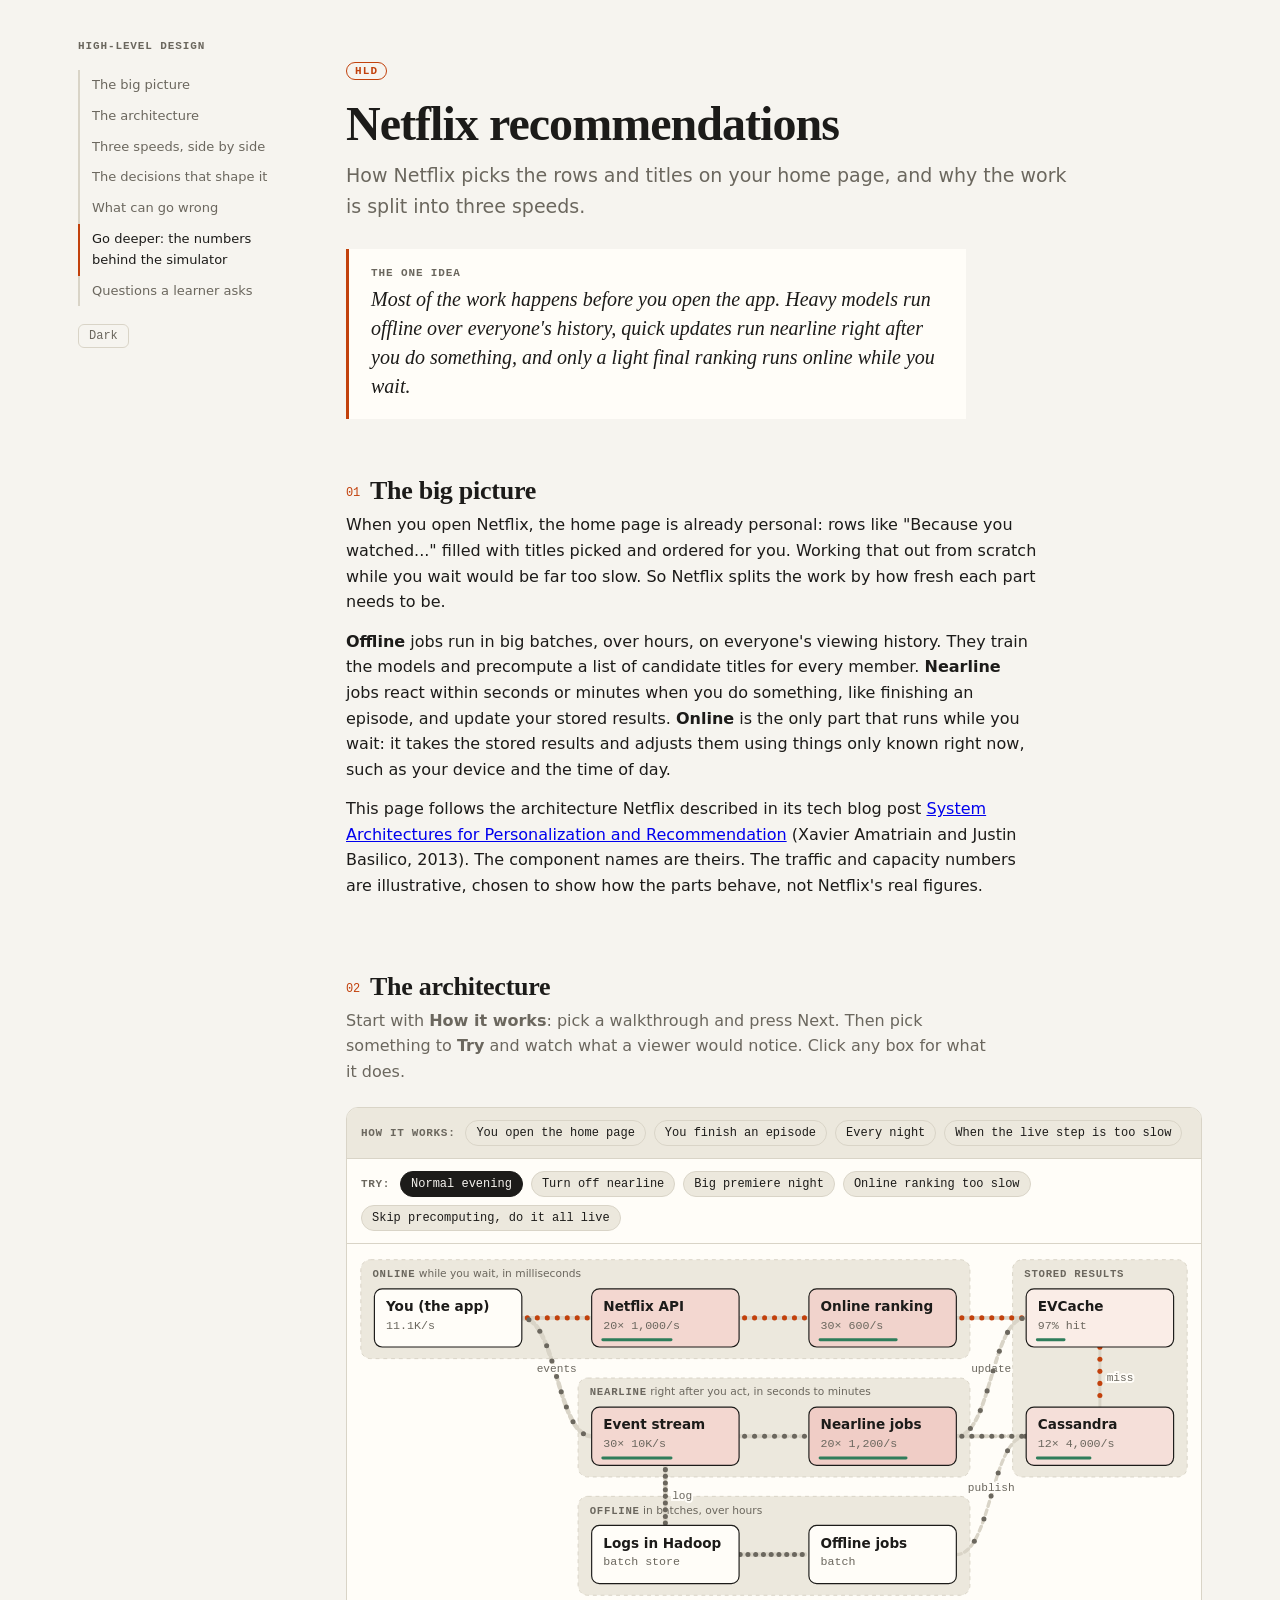
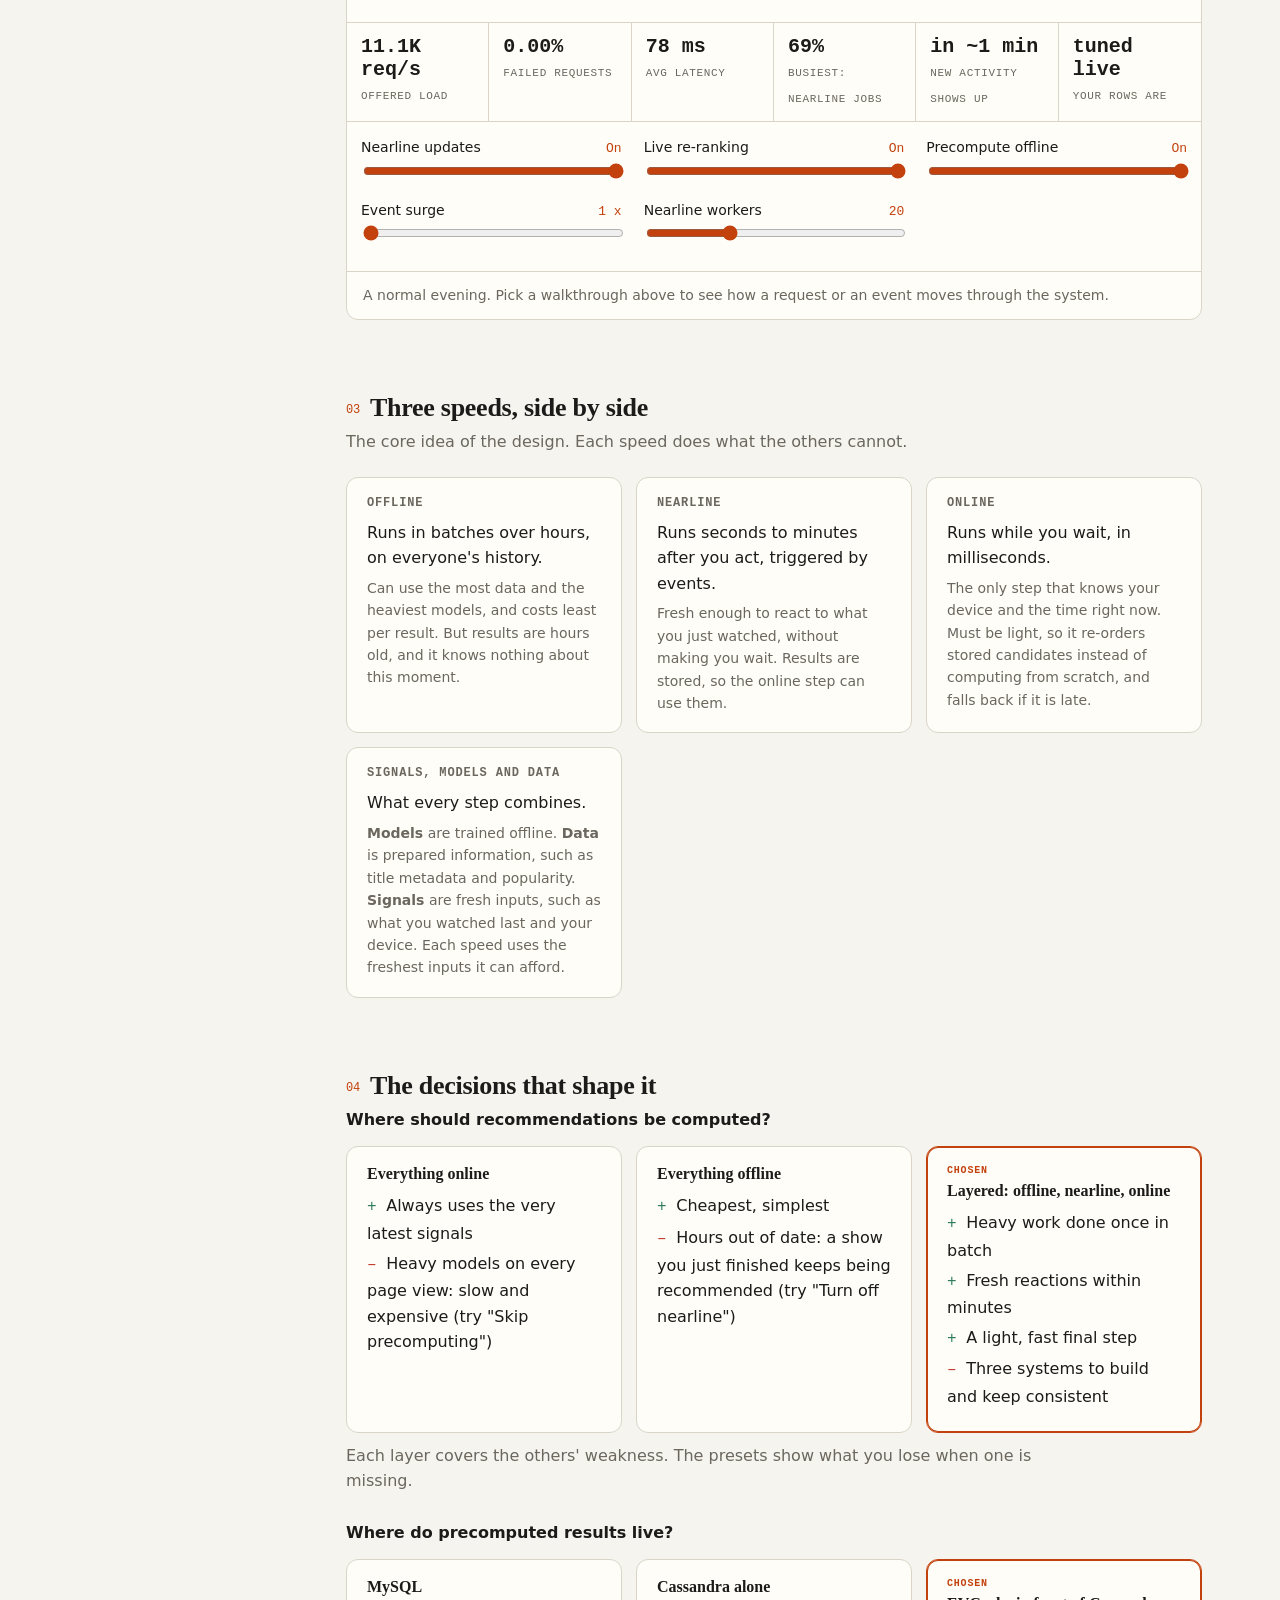
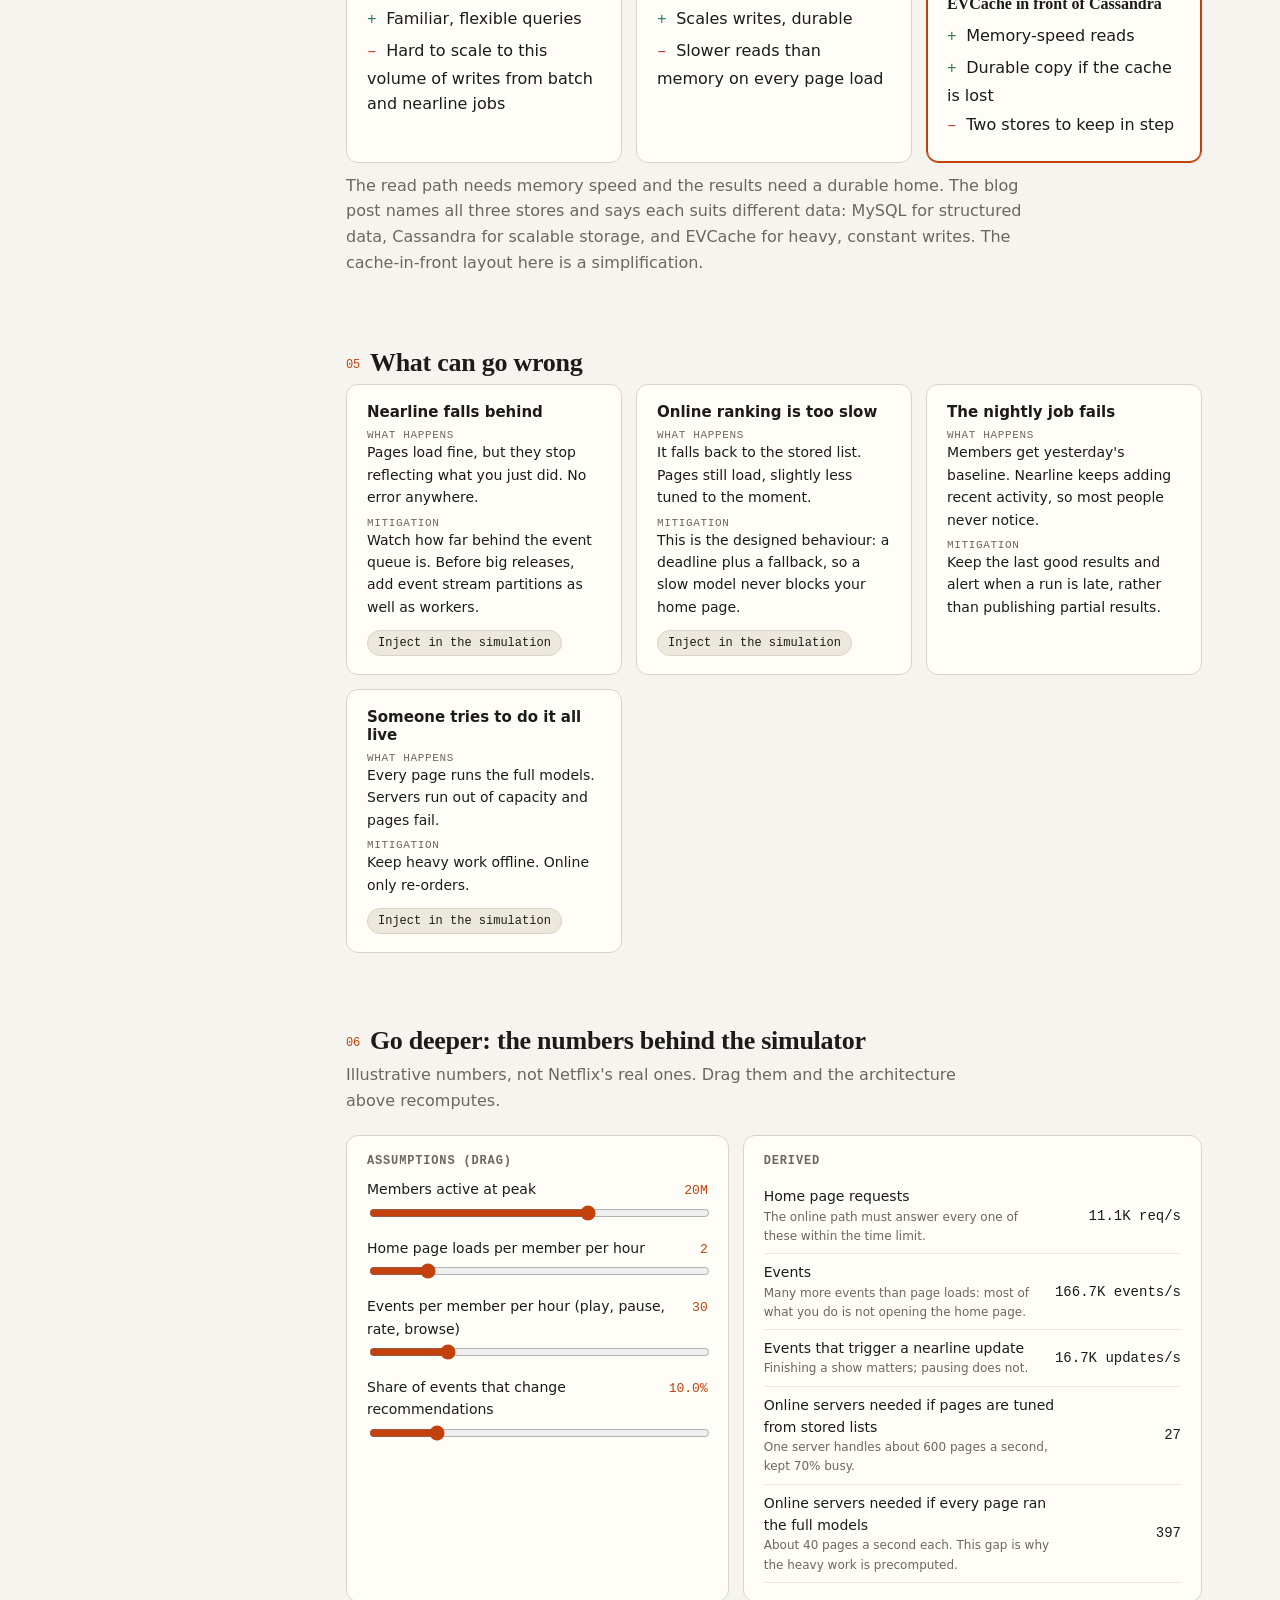
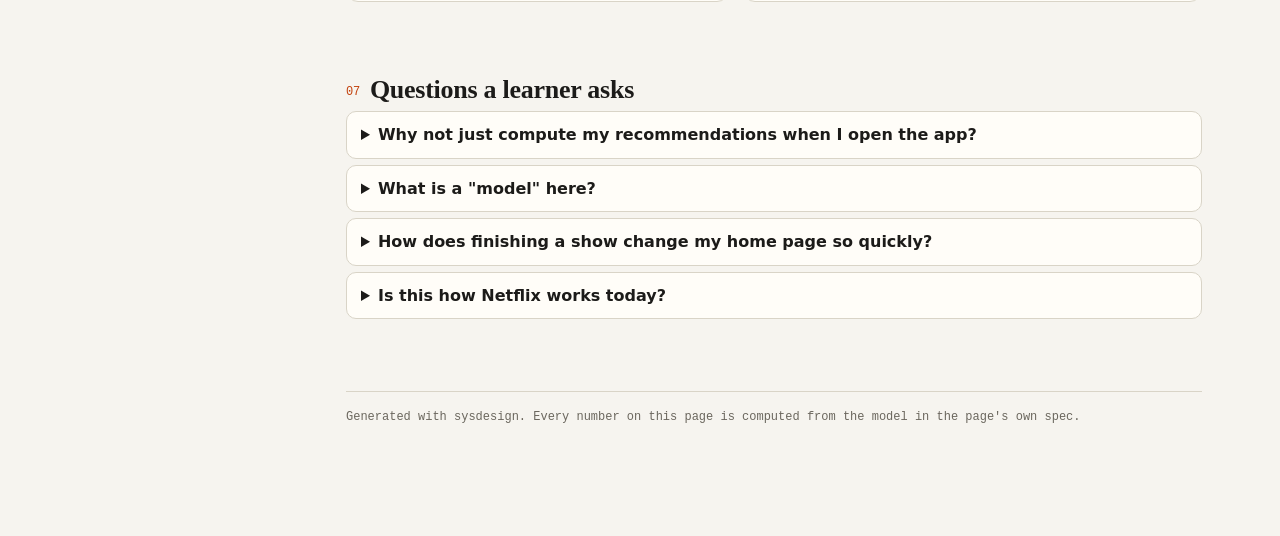
==== commit b310bd00: "Fix guidance and example content found in review Guidance: - SKILL.md runs make.mjs via ${CLAUDE_SKI" ====
--- a/examples/netflix-recommendations/index.html
+++ b/examples/netflix-recommendations/index.html
@@ -219,7 +219,7 @@
 @media(prefers-reduced-motion:reduce){html{scroll-behavior:auto}}
 </style></head>
 <body><div id="root"></div>
-<script id="spec" type="application/json">{"kind":"hld","title":"Netflix recommendations","subtitle":"How Netflix picks the rows and titles on your home page, and why the work is split into three speeds.","idea":"Most of the work happens before you open the app. Heavy models run offline over everyone's history, quick updates run nearline right after you do something, and only a light final ranking runs online while you wait.","sections":[{"type":"text","title":"The big picture","body":["When you open Netflix, the home page is already personal: rows like \"Because you watched...\" filled with titles picked and ordered for you. Working that out from scratch while you wait would be far too slow. So Netflix splits the work by how fresh each part needs to be.","**Offline** jobs run in big batches, over hours, on everyone's viewing history. They train the models and precompute a list of candidate titles for every member. **Nearline** jobs react within seconds or minutes when you do something, like finishing an episode, and update your stored results. **Online** is the only part that runs while you wait: it takes the stored results and adjusts them using things only known right now, such as your device and the time of day.","This page follows the architecture Netflix described in its tech blog post [System Architectures for Personalization and Recommendation](https://netflixtechblog.com/system-architectures-for-personalization-and-recommendation-e081aa94b5d8) (Xavier Amatriain and Justin Basilico, 2013). The component names are theirs. The traffic and capacity numbers are illustrative, chosen to show how the parts behave, not Netflix's real figures."]},{"type":"arch","title":"The architecture","lede":"Start with **How it works**: pick a walkthrough and press Next. Then pick something to **Try** and watch what a viewer would notice. Click any box for what it does.","latencyBudget":200,"intro":"A normal evening. Pick a walkthrough above to see how a request or an event moves through the system.","groups":[{"id":"online","label":"Online","note":"while you wait, in milliseconds"},{"id":"nearline","label":"Nearline","note":"right after you act, in seconds to minutes"},{"id":"offline","label":"Offline","note":"in batches, over hours"},{"id":"store","label":"Stored results"}],"nodes":[{"id":"member","label":"You (the app)","kind":"clients","rps":"=r.homeRps","group":"online","col":0,"row":0,"role":"The Netflix app on your TV, phone or laptop.","why":"It asks for your home page and reports what you do (play, pause, finish, rate) as events."},{"id":"api","label":"Netflix API","group":"online","col":1,"row":0,"instances":20,"cap":1000,"ms":5,"role":"The front door for every app request.","why":"Turns \"give me my home page\" into calls to the services that know the answer.","scale":"Stateless, add servers.","fails":"Overloaded if every request becomes expensive."},{"id":"online","label":"Online ranking","group":"online","col":2,"row":0,"instances":30,"cap":"=p.precompute ? (p.onlineRank ? 600 : 3000) : 40","ms":"=p.precompute ? (p.onlineRank ? 25 : 4) : 300","role":"Puts the final order on your rows while you wait.","why":"Uses fresh context that offline jobs cannot know: your device, the time of day, what you did a minute ago. It starts from stored candidates, so the work is small.","scale":"Add servers. Each one is cheap because the heavy work is already done.","fails":"If ranking would miss its deadline, it falls back to the stored list as it is. You still get a page."},{"id":"evcache","label":"EVCache","kind":"cache","group":"store","col":3,"row":0,"instances":12,"cap":10000,"ms":1,"hit":0.97,"role":"In-memory cache of your precomputed recommendations.","why":"Reading from memory takes about a millisecond, so the online step can afford to read many candidates.","scale":"Add memory and nodes.","fails":"A restart sends reads to Cassandra until it warms up."},{"id":"cassandra","label":"Cassandra","kind":"store","group":"store","col":3,"row":1,"instances":12,"cap":4000,"ms":6,"role":"Durable store for recommendation results.","why":"Handles a high volume of writes from nearline and offline jobs, and keeps the results if the cache is lost.","scale":"Add nodes; data is spread by member.","fails":"Slower than the cache, so it should only see cache misses on the read path."},{"id":"events","label":"Event stream","kind":"queue","group":"nearline","col":1,"row":1,"instances":30,"cap":10000,"ms":2,"role":"Carries small, time-sensitive messages: play, pause, finish, rate.","why":"Lets many jobs react to the same event without the app knowing about them. Netflix routed events with an internal system called Manhattan.","scale":"Add partitions.","fails":"If consumers fall behind, events wait in the queue."},{"id":"nearline","label":"Nearline jobs","group":"nearline","col":2,"row":1,"instances":"=p.nearWorkers","cap":1200,"role":"Updates your stored recommendations right after you act.","why":"Finishing a show should change your home page now, not tomorrow. Nobody is waiting on this job, so it can do more work than the online step.","scale":"Add workers.","fails":"If events arrive faster than workers handle them, your home page stops reflecting what you just did. Nothing errors."},{"id":"logs","label":"Logs in Hadoop","kind":"batch store","group":"offline","col":1,"row":2,"role":"Everyone's full history: every play, search and rating.","why":"Offline jobs need all of it. Netflix collected logs with Chukwa into Hadoop.","scale":"Add storage."},{"id":"jobs","label":"Offline jobs","kind":"batch","group":"offline","col":2,"row":2,"role":"Train the models and precompute candidate lists for every member.","why":"With no one waiting, these jobs can use the most data and the heaviest models. Written in Hive and Pig on Hadoop; results were published to the online stores through Hermes, a publish-subscribe system.","scale":"More machines, or more hours.","fails":"If a nightly run fails, members get yesterday's baseline. Nothing errors."}],"edges":[{"from":"member","to":"api"},{"from":"api","to":"online","call":true},{"from":"online","to":"evcache","call":true},{"from":"evcache","to":"cassandra","miss":true,"label":"miss"},{"from":"member","to":"events","async":true,"share":"=r.eventRps/r.homeRps","label":"events"},{"from":"events","to":"nearline","async":true,"share":"=p.triggerShare*p.nearlineOn"},{"from":"nearline","to":"evcache","async":true,"label":"update"},{"from":"nearline","to":"cassandra","async":true},{"from":"events","to":"logs","async":true,"label":"log"},{"from":"logs","to":"jobs","async":true},{"from":"jobs","to":"cassandra","async":true,"share":"=p.precompute*0.02","label":"publish"}],"flows":[{"label":"You open the home page","steps":[{"path":["member","api"],"text":"You open Netflix. The app asks the **Netflix API** for your home page: rows of titles, picked and ordered for you."},{"path":["api","online"],"text":"The API calls **online ranking**. This step has a strict time limit, because you are looking at a loading screen."},{"path":["online","evcache"],"text":"Online ranking does not start from scratch. It reads the candidates already computed for you from **EVCache**, an in-memory cache. About a millisecond."},{"path":["evcache","cassandra"],"text":"If they are not in the cache, they come from **Cassandra**, the durable store behind it. Slower, but rare: about 3% of reads here."},{"path":["online"],"text":"Now the light, fresh part: it re-orders the candidates using what it only knows now, such as your device and the time of day."},{"path":["online","api","member"],"text":"Your rows go back to the app. Almost all the work behind them was done before you opened it."}]},{"label":"You finish an episode","steps":[{"path":["member","events"],"text":"The app sends an **event**: you finished an episode. Events are small messages about something that just happened."},{"path":["events","nearline"],"text":"A **nearline job** picks the event up within seconds to minutes. You are not waiting on it, so it can do more work than the online step."},{"path":["nearline","evcache"],"text":"It recomputes the parts of your recommendations this event changes, for example dropping the show you finished and adding similar ones, and writes them to EVCache..."},{"path":["nearline","cassandra"],"text":"...and to Cassandra, so they survive a cache restart. Next time you open the home page, online ranking reads these fresh results."}]},{"label":"Every night","steps":[{"path":["member","events","logs"],"text":"Every event is also logged. Over a day that is everyone's full history, stored in **Hadoop**."},{"path":["logs","jobs"],"text":"**Offline jobs** run over all of it. They train the models and precompute a candidate list for every member. They can take hours, so they can use the most data and the heaviest models."},{"path":["jobs","cassandra"],"text":"The results are published to the stored results. By morning every member has a fresh baseline, which nearline then keeps up to date during the day."}]},{"label":"When the live step is too slow","steps":[{"path":["member","api","online"],"text":"Online ranking has a deadline. Sometimes ranking a page would take too long: a slow model, a busy server."},{"path":["online","evcache"],"text":"Then it **falls back**: it serves the stored list from the cache without the live adjustments. You still get a good page, just not tuned to this exact moment. Try the \"Online ranking too slow\" change."}]}],"presets":[{"label":"Normal evening","set":{},"note":"All three speeds on. Your page loads quickly and reflects what you did a minute ago."},{"label":"Turn off nearline","set":{"nearlineOn":0},"note":"Nothing breaks and nothing gets slower. But finish a show and it stays on your home page until the next nightly run. Watch \"New activity shows up\"."},{"label":"Big premiere night","set":{"surge":3},"note":"Three times the usual events as everyone hits play at once. Pages still load, but nearline workers fall behind, so your home page lags behind what you just did."},{"label":"Online ranking too slow","set":{"onlineRank":0},"note":"Online ranking falls back to the stored list. Pages get faster and nothing fails; you just lose the adjustments for this moment. Watch \"Your rows are\"."},{"label":"Skip precomputing, do it all live","set":{"precompute":0},"note":"Every page now runs the full models while you wait. Online ranking runs out of capacity, pages slow to a crawl and most fail. This is why the heavy work runs offline."}],"controls":[{"id":"nearlineOn","label":"Nearline updates","value":1,"min":0,"max":1,"step":1,"fmt":"onoff"},{"id":"onlineRank","label":"Live re-ranking","value":1,"min":0,"max":1,"step":1,"fmt":"onoff"},{"id":"precompute","label":"Precompute offline","value":1,"min":0,"max":1,"step":1,"fmt":"onoff"},{"id":"surge","label":"Event surge","value":1,"min":1,"max":5,"step":0.5,"unit":"x"},{"id":"nearWorkers","label":"Nearline workers","value":20,"min":2,"max":60,"step":1}],"metrics":[{"label":"New activity shows up","expr":"=p.nearlineOn ? (m.nodes.nearline.util \u003c 1 ? 'in ~1 min' : 'falling behind') : 'next day'","warn":"=!p.nearlineOn","bad":"=p.nearlineOn && m.nodes.nearline.util >= 1"},{"label":"Your rows are","expr":"=!p.precompute ? 'built live' : p.onlineRank ? 'tuned live' : 'stored list'","warn":"=p.precompute && !p.onlineRank"}]},{"type":"patterns","title":"Three speeds, side by side","lede":"The core idea of the design. Each speed does what the others cannot.","items":[{"name":"Offline","where":"Runs in batches over hours, on everyone's history.","why":"Can use the most data and the heaviest models, and costs least per result. But results are hours old, and it knows nothing about this moment."},{"name":"Nearline","where":"Runs seconds to minutes after you act, triggered by events.","why":"Fresh enough to react to what you just watched, without making you wait. Results are stored, so the online step can use them."},{"name":"Online","where":"Runs while you wait, in milliseconds.","why":"The only step that knows your device and the time right now. Must be light, so it re-orders stored candidates instead of computing from scratch, and falls back if it is late."},{"name":"Signals, models and data","where":"What every step combines.","why":"**Models** are trained offline. **Data** is prepared information, such as title metadata and popularity. **Signals** are fresh inputs, such as what you watched last and your device. Each speed uses the freshest inputs it can afford."}]},{"type":"tradeoffs","title":"The decisions that shape it","items":[{"question":"Where should recommendations be computed?","options":[{"name":"Everything online","pros":["Always uses the very latest signals"],"cons":["Heavy models on every page view: slow and expensive (try \"Skip precomputing\")"]},{"name":"Everything offline","pros":["Cheapest, simplest"],"cons":["Hours out of date: a show you just finished keeps being recommended (try \"Turn off nearline\")"]},{"name":"Layered: offline, nearline, online","pick":true,"pros":["Heavy work done once in batch","Fresh reactions within minutes","A light, fast final step"],"cons":["Three systems to build and keep consistent"]}],"why":"Each layer covers the others' weakness. The presets show what you lose when one is missing."},{"question":"Where do precomputed results live?","options":[{"name":"MySQL","pros":["Familiar, flexible queries"],"cons":["Hard to scale to this volume of writes from batch and nearline jobs"]},{"name":"Cassandra alone","pros":["Scales writes, durable"],"cons":["Slower reads than memory on every page load"]},{"name":"EVCache in front of Cassandra","pick":true,"pros":["Memory-speed reads","Durable copy if the cache is lost"],"cons":["Two stores to keep in step"]}],"why":"The read path needs memory speed and the write path needs durability, so each store does one job. The blog post compares exactly these three options."}]},{"type":"failures","title":"What can go wrong","items":[{"what":"Nearline falls behind","effect":"Pages load fine, but they stop reflecting what you just did. No error anywhere.","mitigation":"Watch how far behind the event queue is, and add workers before big releases.","inject":{"surge":3}},{"what":"Online ranking is too slow","effect":"It falls back to the stored list. Pages still load, slightly less tuned to the moment.","mitigation":"This is the designed behaviour: a deadline plus a fallback, so a slow model never blocks your home page.","inject":{"onlineRank":0}},{"what":"The nightly job fails","effect":"Members get yesterday's baseline. Nearline keeps adding recent activity, so most people never notice.","mitigation":"Keep the last good results and alert when a run is late, rather than publishing partial results."},{"what":"Someone tries to do it all live","effect":"Every page runs the full models. Servers run out of capacity and pages fail.","mitigation":"Keep heavy work offline. Online only re-orders.","inject":{"precompute":0}}]},{"type":"estimation","title":"Go deeper: the numbers behind the simulator","lede":"Illustrative numbers, not Netflix's real ones. Drag them and the architecture above recomputes.","inputs":[{"id":"members","label":"Members active at peak","value":20000000,"min":1000000,"max":100000000,"log":true,"fmt":"si"},{"id":"loads","label":"Home page loads per member per hour","value":2,"min":0.5,"max":10,"step":0.5},{"id":"actions","label":"Events per member per hour (play, pause, rate, browse)","value":30,"min":5,"max":120,"step":5},{"id":"triggerShare","label":"Share of events that change recommendations","value":0.1,"min":0.01,"max":0.5,"step":0.01,"fmt":"pct"}],"rows":[{"id":"homeRps","label":"Home page requests","expr":"=p.members*p.loads/3600","fmt":"si","unit":"req/s","why":"The online path must answer every one of these within the time limit."},{"id":"eventRps","label":"Events","expr":"=p.members*p.actions/3600*p.surge","fmt":"si","unit":"events/s","why":"Many more events than page loads: most of what you do is not opening the home page."},{"id":"nearRps","label":"Events that trigger a nearline update","expr":"=r.eventRps*p.triggerShare*p.nearlineOn","fmt":"si","unit":"updates/s","why":"Finishing a show matters; pausing does not."},{"id":"liveServers","label":"Online servers needed if pages are tuned from stored lists","expr":"=ceil(r.homeRps/600/0.7)","fmt":"int","why":"One server handles about 600 pages a second, kept 70% busy."},{"id":"scratchServers","label":"Online servers needed if every page ran the full models","expr":"=ceil(r.homeRps/40/0.7)","fmt":"int","why":"About 40 pages a second each. This gap is why the heavy work is precomputed."}]},{"type":"qa","title":"Questions a learner asks","items":[{"q":"Why not just compute my recommendations when I open the app?","a":["Because the good models are heavy. Running them for every page view would need many times more servers and make you wait (compare the last two rows above). Precomputing does the heavy part once, ahead of time."]},{"q":"What is a \"model\" here?","a":["A function learned from everyone's viewing history that scores how likely you are to enjoy a title. It is trained offline, because training needs all the data and takes hours."]},{"q":"How does finishing a show change my home page so quickly?","a":["The app sends an event, a nearline job reacts within seconds to minutes and rewrites your stored results, and the next page load reads them. Try turning nearline off to see the difference."]},{"q":"Is this how Netflix works today?","a":["This page follows the architecture Netflix published in 2013. Their systems have changed since, but splitting work into offline, nearline and online stages is still the standard way large recommendation systems are built."]}]}]}</script>
+<script id="spec" type="application/json">{"kind":"hld","title":"Netflix recommendations","subtitle":"How Netflix picks the rows and titles on your home page, and why the work is split into three speeds.","idea":"Most of the work happens before you open the app. Heavy models run offline over everyone's history, quick updates run nearline right after you do something, and only a light final ranking runs online while you wait.","sections":[{"type":"text","title":"The big picture","body":["When you open Netflix, the home page is already personal: rows like \"Because you watched...\" filled with titles picked and ordered for you. Working that out from scratch while you wait would be far too slow. So Netflix splits the work by how fresh each part needs to be.","**Offline** jobs run in big batches, over hours, on everyone's viewing history. They train the models and precompute a list of candidate titles for every member. **Nearline** jobs react within seconds or minutes when you do something, like finishing an episode, and update your stored results. **Online** is the only part that runs while you wait: it takes the stored results and adjusts them using things only known right now, such as your device and the time of day.","This page follows the architecture Netflix described in its tech blog post [System Architectures for Personalization and Recommendation](https://netflixtechblog.com/system-architectures-for-personalization-and-recommendation-e081aa94b5d8) (Xavier Amatriain and Justin Basilico, 2013). The component names are theirs. The traffic and capacity numbers are illustrative, chosen to show how the parts behave, not Netflix's real figures."]},{"type":"arch","title":"The architecture","lede":"Start with **How it works**: pick a walkthrough and press Next. Then pick something to **Try** and watch what a viewer would notice. Click any box for what it does.","latencyBudget":200,"intro":"A normal evening. Pick a walkthrough above to see how a request or an event moves through the system.","groups":[{"id":"online","label":"Online","note":"while you wait, in milliseconds"},{"id":"nearline","label":"Nearline","note":"right after you act, in seconds to minutes"},{"id":"offline","label":"Offline","note":"in batches, over hours"},{"id":"store","label":"Stored results"}],"nodes":[{"id":"member","label":"You (the app)","kind":"clients","rps":"=r.homeRps","group":"online","col":0,"row":0,"role":"The Netflix app on your TV, phone or laptop.","why":"It asks for your home page and reports what you do (play, pause, finish, rate) as events."},{"id":"api","label":"Netflix API","group":"online","col":1,"row":0,"instances":20,"cap":1000,"ms":5,"role":"The front door for every app request.","why":"Turns \"give me my home page\" into calls to the services that know the answer.","scale":"Stateless, add servers.","fails":"Overloaded if every request becomes expensive."},{"id":"online","label":"Online ranking","group":"online","col":2,"row":0,"instances":30,"cap":"=p.precompute ? (p.onlineRank ? 600 : 3000) : 40","ms":"=p.precompute ? (p.onlineRank ? 25 : 4) : 300","role":"Puts the final order on your rows while you wait.","why":"Uses fresh context that offline jobs cannot know: your device, the time of day, what you did a minute ago. It starts from stored candidates, so the work is small.","scale":"Add servers. Each one is cheap because the heavy work is already done.","fails":"If ranking would miss its deadline, it falls back to the stored list as it is. You still get a page."},{"id":"evcache","label":"EVCache","kind":"cache","group":"store","col":3,"row":0,"instances":12,"cap":10000,"ms":1,"hit":0.97,"role":"In-memory cache of your precomputed recommendations.","why":"Reading from memory takes about a millisecond, so the online step can afford to read many candidates.","scale":"Add memory and nodes.","fails":"A restart sends reads to Cassandra until it warms up."},{"id":"cassandra","label":"Cassandra","kind":"store","group":"store","col":3,"row":1,"instances":12,"cap":4000,"ms":6,"role":"Durable store for recommendation results.","why":"Durable, scalable store for results, so they survive if the cache is lost.","scale":"Add nodes; data is spread by member.","fails":"Slower than the cache, so it should only see cache misses on the read path."},{"id":"events","label":"Event stream","kind":"queue","group":"nearline","col":1,"row":1,"instances":30,"cap":10000,"ms":2,"role":"Carries small, time-sensitive messages: play, pause, finish, rate.","why":"Lets many jobs react to the same event without the app knowing about them. Netflix handled this event flow with Manhattan, an internal stream-processing framework similar to Twitter's Storm.","scale":"Add partitions.","fails":"If consumers fall behind, events wait in the queue."},{"id":"nearline","label":"Nearline jobs","group":"nearline","col":2,"row":1,"instances":"=p.nearWorkers","cap":1200,"role":"Updates your stored recommendations right after you act.","why":"Finishing a show should change your home page now, not tomorrow. Nobody is waiting on this job, so it can do more work than the online step.","scale":"Add workers.","fails":"If events arrive faster than workers handle them, your home page stops reflecting what you just did. Nothing errors."},{"id":"logs","label":"Logs in Hadoop","kind":"batch store","group":"offline","col":1,"row":2,"role":"Everyone's full history: every play, search and rating.","why":"Offline jobs need all of it. Netflix collected logs with Chukwa into Hadoop.","scale":"Add storage."},{"id":"jobs","label":"Offline jobs","kind":"batch","group":"offline","col":2,"row":2,"role":"Train the models and precompute candidate lists for every member.","why":"With no one waiting, these jobs can use the most data and the heaviest models. Written in Hive and Pig on Hadoop; results were published to the online stores through Hermes, a publish-subscribe system.","scale":"More machines, or more hours.","fails":"If a nightly run fails, members get yesterday's baseline. Nothing errors."}],"edges":[{"from":"member","to":"api"},{"from":"api","to":"online","call":true},{"from":"online","to":"evcache","call":true},{"from":"evcache","to":"cassandra","miss":true,"label":"miss"},{"from":"member","to":"events","async":true,"share":"=r.eventRps/r.homeRps","label":"events"},{"from":"events","to":"nearline","async":true,"share":"=p.triggerShare*p.nearlineOn"},{"from":"nearline","to":"evcache","async":true,"label":"update"},{"from":"nearline","to":"cassandra","async":true},{"from":"events","to":"logs","async":true,"label":"log"},{"from":"logs","to":"jobs","async":true},{"from":"jobs","to":"cassandra","async":true,"share":"=p.precompute*0.02","label":"publish"}],"flows":[{"label":"You open the home page","steps":[{"path":["member","api"],"text":"You open Netflix. The app asks the **Netflix API** for your home page: rows of titles, picked and ordered for you."},{"path":["api","online"],"text":"The API calls **online ranking**. This step has a strict time limit, because you are looking at a loading screen."},{"path":["online","evcache"],"text":"Online ranking does not start from scratch. It reads the candidates already computed for you from **EVCache**, an in-memory cache. About a millisecond."},{"path":["evcache","cassandra"],"text":"If they are not in the cache, they come from **Cassandra**, the durable store behind it. Slower, but rare: about 3% of reads here."},{"path":["online"],"text":"Now the light, fresh part: it re-orders the candidates using what it only knows now, such as your device and the time of day."},{"path":["online","api","member"],"text":"Your rows go back to the app. Almost all the work behind them was done before you opened it."}]},{"label":"You finish an episode","steps":[{"path":["member","events"],"text":"The app sends an **event**: you finished an episode. Events are small messages about something that just happened."},{"path":["events","nearline"],"text":"A **nearline job** picks the event up within seconds to minutes. You are not waiting on it, so it can do more work than the online step."},{"path":["nearline","evcache"],"text":"It recomputes the parts of your recommendations this event changes, for example dropping the show you finished and adding similar ones, and writes them to EVCache..."},{"path":["nearline","cassandra"],"text":"...and to Cassandra, so they survive a cache restart. Next time you open the home page, online ranking reads these fresh results."}]},{"label":"Every night","steps":[{"path":["member","events","logs"],"text":"Every event is also logged. Over a day that is everyone's full history, stored in **Hadoop**."},{"path":["logs","jobs"],"text":"**Offline jobs** run over all of it. They train the models and precompute a candidate list for every member. They can take hours, so they can use the most data and the heaviest models."},{"path":["jobs","cassandra"],"text":"The results are published to the stored results. By morning every member has a fresh baseline, which nearline then keeps up to date during the day."}]},{"label":"When the live step is too slow","steps":[{"path":["member","api","online"],"text":"Online ranking has a deadline. Sometimes ranking a page would take too long: a slow model, a busy server."},{"path":["online","evcache"],"text":"Then it **falls back**: it serves the stored list from the cache without the live adjustments. You still get a good page, just not tuned to this exact moment. Try the \"Online ranking too slow\" change."}]}],"presets":[{"label":"Normal evening","set":{},"note":"All three speeds on. Your page loads quickly and reflects what you did a minute ago."},{"label":"Turn off nearline","set":{"nearlineOn":0},"note":"Nothing breaks and nothing gets slower. But finish a show and it stays on your home page until the next nightly run. Watch \"New activity shows up\"."},{"label":"Big premiere night","set":{"surge":3},"note":"Three times the usual events as everyone hits play at once. Pages still load. But the event stream is overloaded and the nearline workers fall behind, so your home page lags behind what you just did."},{"label":"Online ranking too slow","set":{"onlineRank":0},"note":"Online ranking falls back to the stored list. Pages get faster and nothing fails; you just lose the adjustments for this moment. Watch \"Your rows are\"."},{"label":"Skip precomputing, do it all live","set":{"precompute":0},"note":"Every page now runs the full models while you wait. Online ranking runs out of capacity, pages slow to a crawl and most fail. This is why the heavy work runs offline."}],"controls":[{"id":"nearlineOn","label":"Nearline updates","value":1,"min":0,"max":1,"step":1,"fmt":"onoff"},{"id":"onlineRank","label":"Live re-ranking","value":1,"min":0,"max":1,"step":1,"fmt":"onoff"},{"id":"precompute","label":"Precompute offline","value":1,"min":0,"max":1,"step":1,"fmt":"onoff"},{"id":"surge","label":"Event surge","value":1,"min":1,"max":5,"step":0.5,"unit":"x"},{"id":"nearWorkers","label":"Nearline workers","value":20,"min":2,"max":60,"step":1}],"metrics":[{"label":"New activity shows up","expr":"=p.nearlineOn ? (m.nodes.nearline.util \u003c 1 ? 'in ~1 min' : 'falling behind') : 'next day'","warn":"=!p.nearlineOn","bad":"=p.nearlineOn && m.nodes.nearline.util >= 1"},{"label":"Your rows are","expr":"=!p.precompute ? 'built live' : p.onlineRank ? 'tuned live' : 'stored list'","warn":"=p.precompute && !p.onlineRank"}]},{"type":"patterns","title":"Three speeds, side by side","lede":"The core idea of the design. Each speed does what the others cannot.","items":[{"name":"Offline","where":"Runs in batches over hours, on everyone's history.","why":"Can use the most data and the heaviest models, and costs least per result. But results are hours old, and it knows nothing about this moment."},{"name":"Nearline","where":"Runs seconds to minutes after you act, triggered by events.","why":"Fresh enough to react to what you just watched, without making you wait. Results are stored, so the online step can use them."},{"name":"Online","where":"Runs while you wait, in milliseconds.","why":"The only step that knows your device and the time right now. Must be light, so it re-orders stored candidates instead of computing from scratch, and falls back if it is late."},{"name":"Signals, models and data","where":"What every step combines.","why":"**Models** are trained offline. **Data** is prepared information, such as title metadata and popularity. **Signals** are fresh inputs, such as what you watched last and your device. Each speed uses the freshest inputs it can afford."}]},{"type":"tradeoffs","title":"The decisions that shape it","items":[{"question":"Where should recommendations be computed?","options":[{"name":"Everything online","pros":["Always uses the very latest signals"],"cons":["Heavy models on every page view: slow and expensive (try \"Skip precomputing\")"]},{"name":"Everything offline","pros":["Cheapest, simplest"],"cons":["Hours out of date: a show you just finished keeps being recommended (try \"Turn off nearline\")"]},{"name":"Layered: offline, nearline, online","pick":true,"pros":["Heavy work done once in batch","Fresh reactions within minutes","A light, fast final step"],"cons":["Three systems to build and keep consistent"]}],"why":"Each layer covers the others' weakness. The presets show what you lose when one is missing."},{"question":"Where do precomputed results live?","options":[{"name":"MySQL","pros":["Familiar, flexible queries"],"cons":["Hard to scale to this volume of writes from batch and nearline jobs"]},{"name":"Cassandra alone","pros":["Scales writes, durable"],"cons":["Slower reads than memory on every page load"]},{"name":"EVCache in front of Cassandra","pick":true,"pros":["Memory-speed reads","Durable copy if the cache is lost"],"cons":["Two stores to keep in step"]}],"why":"The read path needs memory speed and the results need a durable home. The blog post names all three stores and says each suits different data: MySQL for structured data, Cassandra for scalable storage, and EVCache for heavy, constant writes. The cache-in-front layout here is a simplification."}]},{"type":"failures","title":"What can go wrong","items":[{"what":"Nearline falls behind","effect":"Pages load fine, but they stop reflecting what you just did. No error anywhere.","mitigation":"Watch how far behind the event queue is. Before big releases, add event stream partitions as well as workers.","inject":{"surge":3}},{"what":"Online ranking is too slow","effect":"It falls back to the stored list. Pages still load, slightly less tuned to the moment.","mitigation":"This is the designed behaviour: a deadline plus a fallback, so a slow model never blocks your home page.","inject":{"onlineRank":0}},{"what":"The nightly job fails","effect":"Members get yesterday's baseline. Nearline keeps adding recent activity, so most people never notice.","mitigation":"Keep the last good results and alert when a run is late, rather than publishing partial results."},{"what":"Someone tries to do it all live","effect":"Every page runs the full models. Servers run out of capacity and pages fail.","mitigation":"Keep heavy work offline. Online only re-orders.","inject":{"precompute":0}}]},{"type":"estimation","title":"Go deeper: the numbers behind the simulator","lede":"Illustrative numbers, not Netflix's real ones. Drag them and the architecture above recomputes.","inputs":[{"id":"members","label":"Members active at peak","value":20000000,"min":1000000,"max":100000000,"log":true,"fmt":"si"},{"id":"loads","label":"Home page loads per member per hour","value":2,"min":0.5,"max":10,"step":0.5},{"id":"actions","label":"Events per member per hour (play, pause, rate, browse)","value":30,"min":5,"max":120,"step":5},{"id":"triggerShare","label":"Share of events that change recommendations","value":0.1,"min":0.01,"max":0.5,"step":0.01,"fmt":"pct"}],"rows":[{"id":"homeRps","label":"Home page requests","expr":"=p.members*p.loads/3600","fmt":"si","unit":"req/s","why":"The online path must answer every one of these within the time limit."},{"id":"eventRps","label":"Events","expr":"=p.members*p.actions/3600*p.surge","fmt":"si","unit":"events/s","why":"Many more events than page loads: most of what you do is not opening the home page."},{"id":"nearRps","label":"Events that trigger a nearline update","expr":"=r.eventRps*p.triggerShare*p.nearlineOn","fmt":"si","unit":"updates/s","why":"Finishing a show matters; pausing does not."},{"id":"liveServers","label":"Online servers needed if pages are tuned from stored lists","expr":"=ceil(r.homeRps/600/0.7)","fmt":"int","why":"One server handles about 600 pages a second, kept 70% busy."},{"id":"scratchServers","label":"Online servers needed if every page ran the full models","expr":"=ceil(r.homeRps/40/0.7)","fmt":"int","why":"About 40 pages a second each. This gap is why the heavy work is precomputed."}]},{"type":"qa","title":"Questions a learner asks","items":[{"q":"Why not just compute my recommendations when I open the app?","a":["Because the good models are heavy. Running them for every page view would need many times more servers and make you wait (compare the last two rows above). Precomputing does the heavy part once, ahead of time."]},{"q":"What is a \"model\" here?","a":["A function learned from everyone's viewing history that scores how likely you are to enjoy a title. It is trained offline, because training needs all the data and takes hours."]},{"q":"How does finishing a show change my home page so quickly?","a":["The app sends an event, a nearline job reacts within seconds to minutes and rewrites your stored results, and the next page load reads them. Try turning nearline off to see the difference."]},{"q":"Is this how Netflix works today?","a":["This page follows the architecture Netflix published in 2013. Their systems have changed since, but splitting work into offline, nearline and online stages is still a common way large recommendation systems are built."]}]}]}</script>
 <script>/* sysdesign runtime. Renders a page from the JSON spec in <script id="spec">.
    No dependencies. Everything on the page is computed from the spec's own
    inputs and formulas, so numbers in prose, tables and the simulation agree. */
@@ -323,12 +323,36 @@
   var DEFAULTS = {};
   function onChange(fn) { listeners.push(fn); }
   function readsSim(row) { return typeof row.expr === "string" && /\bm\./.test(row.expr); }
-  // Rows that do not read the simulation are computed first, so the simulation can use them.
-  // Rows that read it are computed after, against that run's result (never a stale one).
+  // Rows are computed in dependency order, wherever they sit on the page. A row that reads the
+  // simulation (m), directly or through another row, is computed after the simulation runs;
+  // every other row before it, so the simulation can use them.
+  var PLAN = null;
+  function rowPlan() {
+    if (PLAN) return PLAN;
+    var by = {}, order = [], state = {}, sim = {};
+    (SPEC.sections || []).forEach(function (s) { (s.rows || []).forEach(function (row) { if (row.id) by[row.id] = row; }); });
+    function visit(row) {
+      if (state[row.id] === 2) return;
+      if (state[row.id] === 1) { fail("rows depend on each other in a loop at " + row.id); return; }
+      state[row.id] = 1;
+      var uses = readsSim(row), re = /\br\.(\w+)/g, mm, t = typeof row.expr === "string" ? row.expr : "";
+      while ((mm = re.exec(t))) if (by[mm[1]]) { visit(by[mm[1]]); if (sim[mm[1]]) uses = true; }
+      sim[row.id] = uses; state[row.id] = 2; order.push(row);
+    }
+    Object.keys(by).forEach(function (id) { visit(by[id]); });
+    return PLAN = { order: order, sim: sim };
+  }
+  // Does this expression depend on the simulation, directly or through a row?
+  function needsSim(expr) {
+    if (typeof expr !== "string") return false;
+    if (/\bm\./.test(expr)) return true;
+    var plan = rowPlan(), re = /\br\.(\w+)/g, mm;
+    while ((mm = re.exec(expr))) if (plan.sim[mm[1]]) return true;
+    return false;
+  }
   function computeRows(simPass, m) {
-    (SPEC.sections || []).forEach(function (s) {
-      (s.rows || []).forEach(function (row) { if (row.id && readsSim(row) === simPass) S.r[row.id] = val(row.expr, m); });
-    });
+    var plan = rowPlan();
+    plan.order.forEach(function (row) { if (!!plan.sim[row.id] === simPass) S.r[row.id] = val(row.expr, m); });
   }
   function archSection() { return (SPEC.sections || []).filter(function (s) { return s.type === "arch"; })[0]; }
   function recompute() {
@@ -367,7 +391,7 @@
       inn[id].forEach(function (e) { inflow += flow[e._k] || 0; });
       var inst = n.instances != null ? Math.max(0, val(n.instances)) : 1;
       var cap = n.cap != null ? val(n.cap) : Infinity;
-      var total = inst * cap;
+      var total = inst === 0 ? 0 : inst * cap; // a dead node has no capacity, even if its cap is unlimited
       var acc = Math.min(inflow, total);
       var rho = total === Infinity ? 0 : total > 0 ? inflow / total : (inflow > 0 ? 9 : 0);
       var svc = n.ms != null ? val(n.ms) : 0;
@@ -380,7 +404,8 @@
       var outs = out[id], eq = outs.filter(function (e) { return e.share == null && !e.call && !e.async; }).length;
       outs.forEach(function (e) {
         var sh = e.share != null ? val(e.share) : (e.call || e.async) ? 1 : 1 / Math.max(1, eq);
-        if (e.miss) sh *= (1 - r.hit);
+        // a cache answers hits itself: every route onward carries only the misses
+        if (e.miss || (r.hit && !e.call && !e.async)) sh *= (1 - r.hit);
         var mult = e.mult != null ? val(e.mult) : 1;
         flow[e._k] = acc * sh * mult;
         res.edges[e._k] = { flow: flow[e._k], share: sh, mult: mult };
@@ -397,14 +422,15 @@
         var sh = res.edges[e._k].share, c = path(e.to);
         s += sh * c.s; l += sh * c.l; cover += sh;
       });
-      var hitShare = r.hit && alts.some(function (e) { return e.miss; }) ? r.hit : 0;
+      var hitShare = r.hit && alts.length ? r.hit : 0;
       s += hitShare; cover += hitShare;
       if (!alts.length) s = 1; else if (cover < 1) s += 1 - cover; // traffic with nowhere to go ends here, successfully
       calls.forEach(function (e) { // calls every request may make: all must succeed, latencies add
         var sh = res.edges[e._k].share, c = path(e.to);
         s *= (1 - sh) + sh * c.s; l += sh * c.l;
       });
-      return memo[id] = { s: s * r.accFrac, l: l };
+      // an overloaded queue makes requests wait (its backlog grows), it does not drop them
+      return memo[id] = { s: clamp(s * (by[id].kind === "queue" ? 1 : r.accFrac), 0, 1), l: l };
     }
     var srcs = nodes.filter(function (n) { return n.rps != null; }), tot = 0, ok = 0, lat = 0;
     srcs.forEach(function (n) {
@@ -431,7 +457,8 @@
 
   // One labelled slider bound to param c.id. It follows the param when a preset changes it.
   function slider(c, defStep) {
-    var o = h("output"), inp = h("input", { type: "range", min: c.min, max: c.max, step: c.step || defStep, "aria-label": c.label });
+    var whole = [c.value, c.min, c.max].every(function (v) { return v == null || v % 1 === 0; });
+    var o = h("output"), inp = h("input", { type: "range", min: c.min, max: c.max, step: c.step || (whole ? defStep : "any"), "aria-label": c.label });
     if (c.log) { inp.min = Math.log10(c.min); inp.max = Math.log10(c.max); inp.step = "any"; }
     inp.value = c.log ? Math.log10(c.value) : c.value;
     inp.addEventListener("input", function () { setParam(c.id, c.log ? Math.pow(10, +inp.value) : +inp.value); });
@@ -488,7 +515,7 @@
     return [h("div", { class: "grid g2" }, (s.items || []).map(function (f) {
       return h("div", { class: "card fail" }, h("h4", null, f.what),
         h("dl", null, h("dt", null, "What happens"), h("dd", { html: md(f.effect) }), h("dt", null, "Mitigation"), h("dd", { html: md(f.mitigation) })),
-        f.inject ? h("button", { class: "chip", style: "margin-top:12px", onclick: function () { applyPreset(f.inject); location.hash = "#" + (SPEC.sections.filter(function (x) { return x.type === "arch"; })[0] || {}).id; } }, "Inject in the simulation") : null);
+        f.inject && archSection() ? h("button", { class: "chip", style: "margin-top:12px", onclick: function () { applyPreset(f.inject); location.hash = "#" + (SPEC.sections.filter(function (x) { return x.type === "arch"; })[0] || {}).id; } }, "Inject in the simulation") : null);
     }))];
   };
 
@@ -587,7 +614,7 @@
     }
     var metricEls = {}, metricBar = h("div", { class: "metrics" });
     var defs = [
-      { id: "rps", label: "Offered load", get: function (m) { return si(m.rps) + " req/s"; } },
+      { id: "rps", label: "Offered load", get: function (m) { return si(m.rps) + " " + (s.loadUnit || "req/s"); } },
       { id: "err", label: "Failed requests", get: function (m) { return fmt(m.err, "pct"); }, cls: function (m) { return m.err > 0.05 ? "bad" : m.err > 0.001 ? "warn" : ""; } },
       { id: "lat", label: "Avg latency", get: function (m) { return fmt(m.lat, "ms"); }, cls: function (m) { return s.latencyBudget && m.lat > s.latencyBudget ? "warn" : ""; } },
       // bottleneck is null when no node has a finite capacity
@@ -701,6 +728,7 @@
     var t = [], i, v;
     if (log) {
       var a = Math.floor(Math.log10(lo)), b = Math.ceil(Math.log10(hi));
+      if (!isFinite(a) || !isFinite(b)) return t;
       for (i = a; i <= b; i++) [1, 2, 5].forEach(function (k) {
         v = k * Math.pow(10, i);
         if (v >= lo * 0.999 && v <= hi * 1.001 && (k === 1 || b - a <= 2)) t.push(v);
@@ -722,7 +750,7 @@
   builders.chart = function (s) {
     var W = 720, Hh = 330, ML = 60, MR = 18, MT = 34, MB = 50, PW = W - ML - MR, PH = Hh - MT - MB;
     var X = s.x || {}, Y = s.y || {}, ser = (s.series || []).slice(0, MAX_SERIES), arch = archSection();
-    var needSim = !!arch && ser.some(readsSim), clipId = "clip" + chartN++;
+    var needSim = !!arch && ser.some(function (e) { return needsSim(e.expr); }), clipId = "clip" + chartN++;
     var data = null, sx = null, sy = null, ylo = 0, yhi = 1, plot = null, clipRect = null;
     function points() {
       if (X.values) return X.values.slice();
@@ -763,6 +791,7 @@
       ylo = Y.min != null ? Y.min : all.length ? Math.min.apply(null, all) : Y.log ? 1 : 0;
       yhi = Y.max != null ? Y.max : all.length ? Math.max.apply(null, all) : ylo + 1;
       if (Y.log) {
+        if (!(ylo > 0)) ylo = all.length ? Math.min.apply(null, all) : 1;
         ylo = Math.pow(10, Math.floor(Math.log10(ylo))); yhi = Math.pow(10, Math.ceil(Math.log10(yhi)));
         if (yhi <= ylo) yhi = ylo * 10;
       } else {
@@ -1025,7 +1054,7 @@
     var btns = s.steps.map(function (st, i) { var b = h("button", { onclick: function () { cur = i; paint(); } }, (i + 1) + ". " + st.title); list.appendChild(h("li", null, b)); return b; });
     function paint() {
       btns.forEach(function (b, i) { b.className = i === cur ? "on" : ""; });
-      var st = s.steps[cur], prev = cur ? s.steps[cur - 1].state : {};
+      var st = s.steps[cur], prev = (cur && s.steps[cur - 1].state) || {};
       pane.innerHTML = "";
       pane.appendChild(h("div", { class: "call" }, st.call));
       if (st.result != null) pane.appendChild(h("p", { html: "→ <code>" + esc(st.result) + "</code>" }));
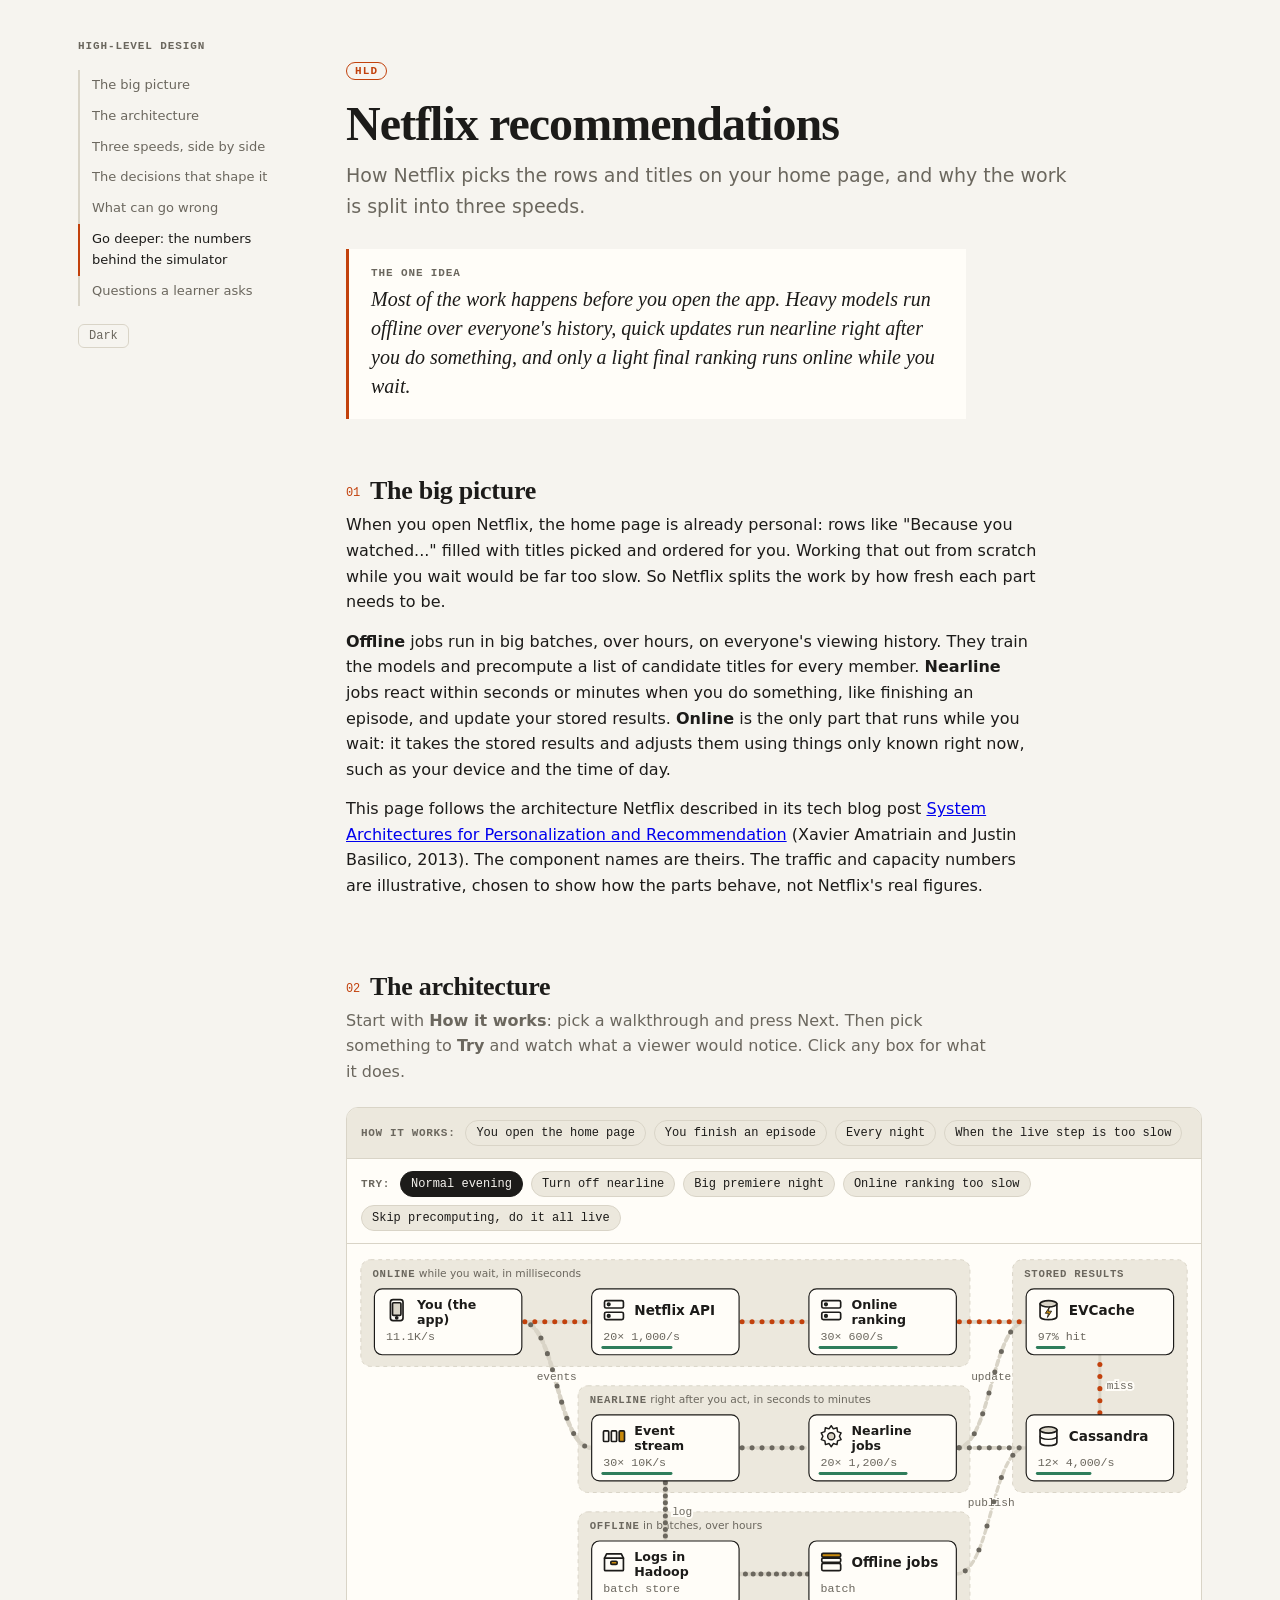
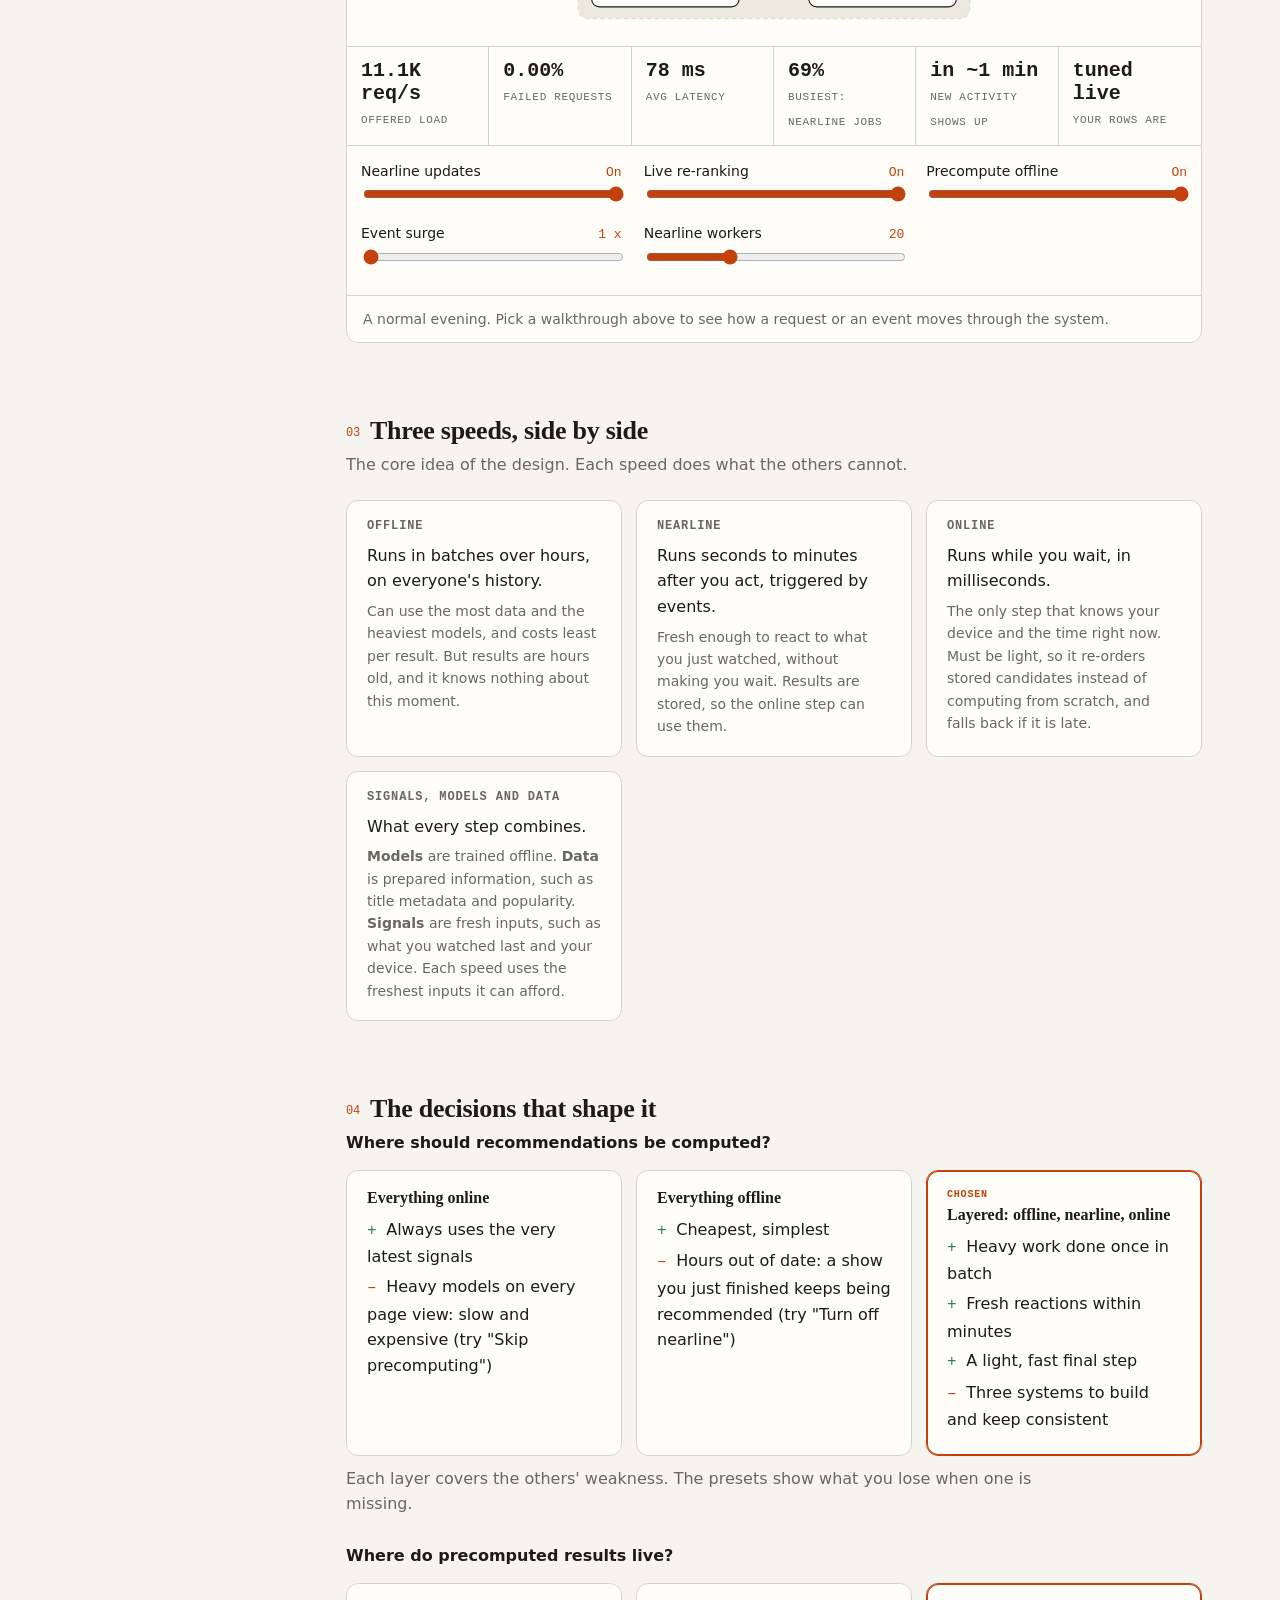
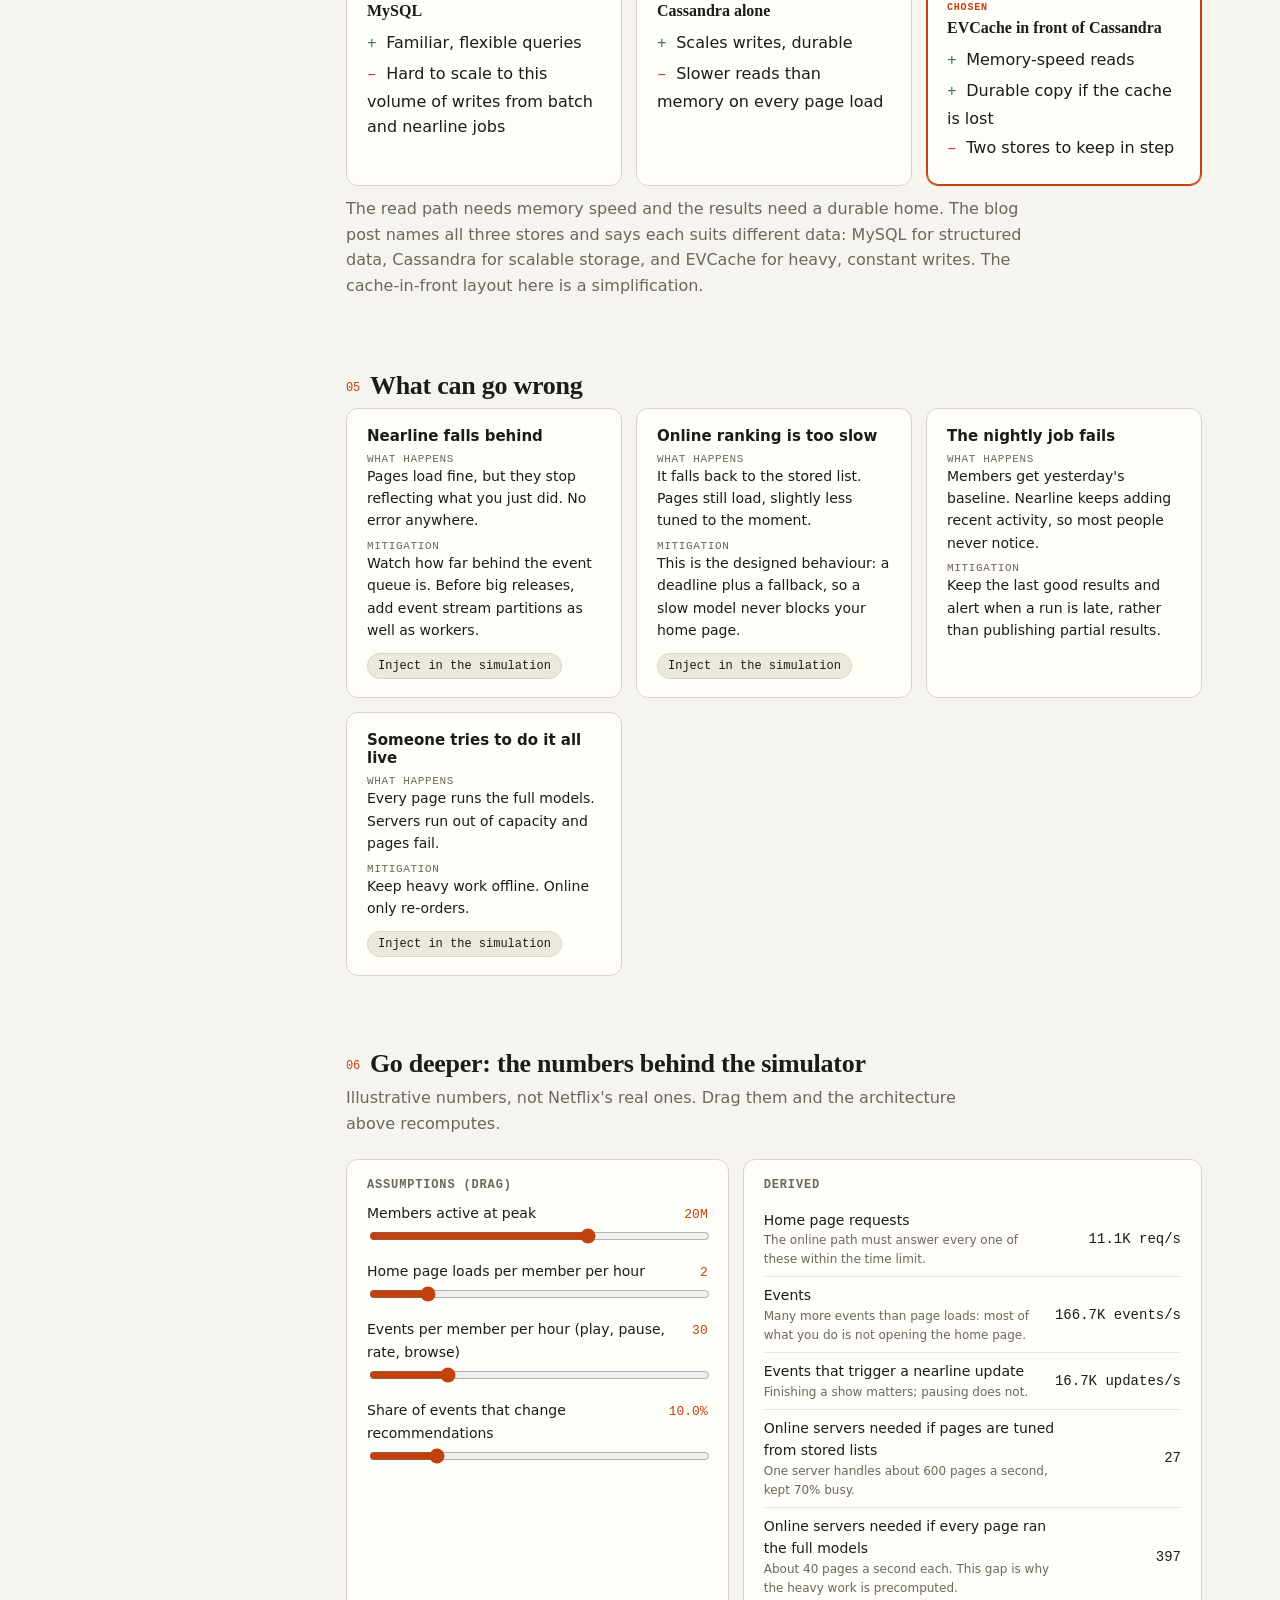
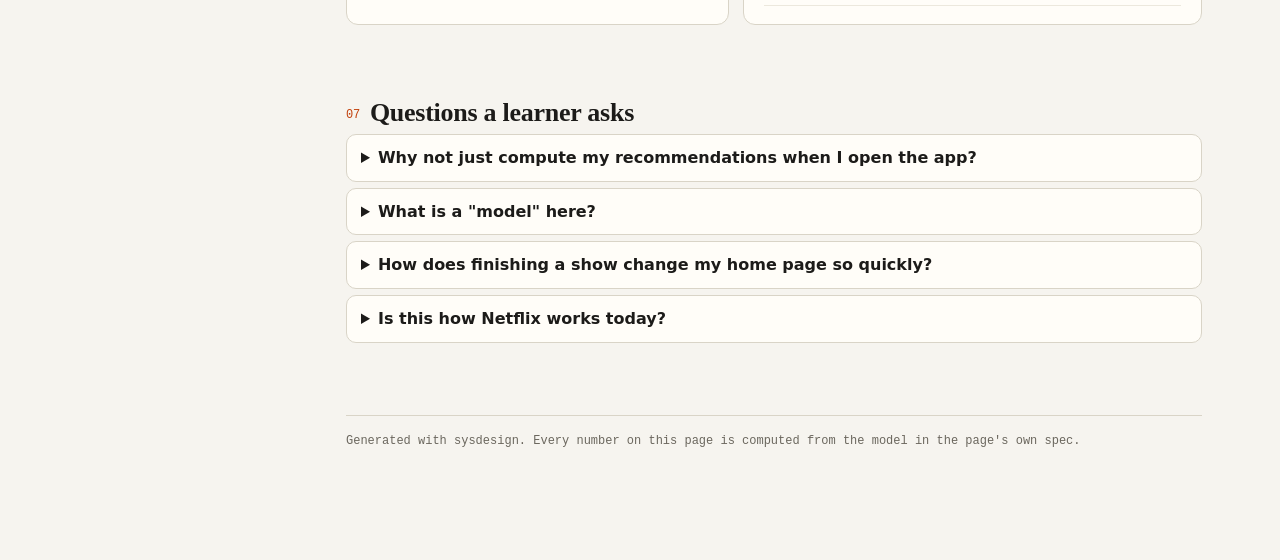
==== commit 02c49316: "Examples and docs: carry, icons and expects; round-2 doc notes" ====
--- a/examples/netflix-recommendations/index.html
+++ b/examples/netflix-recommendations/index.html
@@ -93,6 +93,10 @@
 .node.sel rect.box{stroke:var(--accent);stroke-width:2.4}
 .node.dead rect.box{stroke:var(--hot);stroke-dasharray:4 3}
 .node text{fill:var(--ink);font:600 14px var(--sans);pointer-events:none}
+.node text.nl.two{font-size:13px}
+symbol .p,symbol .m,symbol .n,symbol .a,symbol .g,symbol .k{stroke:var(--ink);stroke-linejoin:round;stroke-linecap:round}
+symbol .p{fill:var(--panel)}symbol .m{fill:var(--line)}symbol .n{fill:none}
+symbol .a{fill:var(--warm)}symbol .g{fill:var(--cool)}symbol .k{fill:var(--ink)}
 .node text.s{font:12px var(--mono);fill:var(--mute)}
 .node:hover rect.box{stroke:var(--accent)}
 .node{cursor:pointer}
@@ -217,9 +221,33 @@
 .tbl td{text-align:right;padding:4px 0;border-bottom:1px solid var(--faint)}
 .tbl th:first-child,.tbl td:first-child{text-align:left}
 @media(prefers-reduced-motion:reduce){html{scroll-behavior:auto}}
+
+.tokdot{fill:var(--accent);stroke:var(--panel);stroke-width:1.5}
+.tokpill{fill:var(--accent)}
+.toklabel{fill:#fff;font:600 11px var(--mono);pointer-events:none}
+
+:root[data-theme=dark] .toklabel{fill:var(--bg)}
+
+.fpic{overflow-x:auto;padding:8px;border-top:1px solid var(--line);background:var(--panel)}
+.fpic svg{display:block;max-width:none}
+.fpic .fllabel{fill:var(--ink);font:600 12px var(--sans)}
+.fpic .flline{stroke:var(--line);stroke-dasharray:4 4}
+.fpic .fharrow{stroke:var(--ink);stroke-width:1.6;fill:none}
+.fpic .fhdot{fill:var(--ink)}
+.fpic .fhlabel{fill:var(--ink);font:12px var(--mono)}
+.fpic .fhband{fill:var(--accent);opacity:0;pointer-events:all;fill-opacity:0}
+.fpic .fh{cursor:pointer}
+.fpic .fh.done{opacity:.45}
+.fpic .fh.todo{opacity:.2}
+.fpic .fh.cur .fhband{opacity:.16;fill-opacity:1}
+.fpic .fh.cur .fharrow{stroke:var(--accent);stroke-width:2.6}
+.fpic .fh.cur .fhdot{fill:var(--accent)}
+.fpic .fh.cur .fhlabel{fill:var(--accent);font-weight:600}
+.fpic .fpmk{fill:var(--ink)}
+.fpic .fpmkcur{fill:var(--accent)}
 </style></head>
 <body><div id="root"></div>
-<script id="spec" type="application/json">{"kind":"hld","title":"Netflix recommendations","subtitle":"How Netflix picks the rows and titles on your home page, and why the work is split into three speeds.","idea":"Most of the work happens before you open the app. Heavy models run offline over everyone's history, quick updates run nearline right after you do something, and only a light final ranking runs online while you wait.","sections":[{"type":"text","title":"The big picture","body":["When you open Netflix, the home page is already personal: rows like \"Because you watched...\" filled with titles picked and ordered for you. Working that out from scratch while you wait would be far too slow. So Netflix splits the work by how fresh each part needs to be.","**Offline** jobs run in big batches, over hours, on everyone's viewing history. They train the models and precompute a list of candidate titles for every member. **Nearline** jobs react within seconds or minutes when you do something, like finishing an episode, and update your stored results. **Online** is the only part that runs while you wait: it takes the stored results and adjusts them using things only known right now, such as your device and the time of day.","This page follows the architecture Netflix described in its tech blog post [System Architectures for Personalization and Recommendation](https://netflixtechblog.com/system-architectures-for-personalization-and-recommendation-e081aa94b5d8) (Xavier Amatriain and Justin Basilico, 2013). The component names are theirs. The traffic and capacity numbers are illustrative, chosen to show how the parts behave, not Netflix's real figures."]},{"type":"arch","title":"The architecture","lede":"Start with **How it works**: pick a walkthrough and press Next. Then pick something to **Try** and watch what a viewer would notice. Click any box for what it does.","latencyBudget":200,"intro":"A normal evening. Pick a walkthrough above to see how a request or an event moves through the system.","groups":[{"id":"online","label":"Online","note":"while you wait, in milliseconds"},{"id":"nearline","label":"Nearline","note":"right after you act, in seconds to minutes"},{"id":"offline","label":"Offline","note":"in batches, over hours"},{"id":"store","label":"Stored results"}],"nodes":[{"id":"member","label":"You (the app)","kind":"clients","rps":"=r.homeRps","group":"online","col":0,"row":0,"role":"The Netflix app on your TV, phone or laptop.","why":"It asks for your home page and reports what you do (play, pause, finish, rate) as events."},{"id":"api","label":"Netflix API","group":"online","col":1,"row":0,"instances":20,"cap":1000,"ms":5,"role":"The front door for every app request.","why":"Turns \"give me my home page\" into calls to the services that know the answer.","scale":"Stateless, add servers.","fails":"Overloaded if every request becomes expensive."},{"id":"online","label":"Online ranking","group":"online","col":2,"row":0,"instances":30,"cap":"=p.precompute ? (p.onlineRank ? 600 : 3000) : 40","ms":"=p.precompute ? (p.onlineRank ? 25 : 4) : 300","role":"Puts the final order on your rows while you wait.","why":"Uses fresh context that offline jobs cannot know: your device, the time of day, what you did a minute ago. It starts from stored candidates, so the work is small.","scale":"Add servers. Each one is cheap because the heavy work is already done.","fails":"If ranking would miss its deadline, it falls back to the stored list as it is. You still get a page."},{"id":"evcache","label":"EVCache","kind":"cache","group":"store","col":3,"row":0,"instances":12,"cap":10000,"ms":1,"hit":0.97,"role":"In-memory cache of your precomputed recommendations.","why":"Reading from memory takes about a millisecond, so the online step can afford to read many candidates.","scale":"Add memory and nodes.","fails":"A restart sends reads to Cassandra until it warms up."},{"id":"cassandra","label":"Cassandra","kind":"store","group":"store","col":3,"row":1,"instances":12,"cap":4000,"ms":6,"role":"Durable store for recommendation results.","why":"Durable, scalable store for results, so they survive if the cache is lost.","scale":"Add nodes; data is spread by member.","fails":"Slower than the cache, so it should only see cache misses on the read path."},{"id":"events","label":"Event stream","kind":"queue","group":"nearline","col":1,"row":1,"instances":30,"cap":10000,"ms":2,"role":"Carries small, time-sensitive messages: play, pause, finish, rate.","why":"Lets many jobs react to the same event without the app knowing about them. Netflix handled this event flow with Manhattan, an internal stream-processing framework similar to Twitter's Storm.","scale":"Add partitions.","fails":"If consumers fall behind, events wait in the queue."},{"id":"nearline","label":"Nearline jobs","group":"nearline","col":2,"row":1,"instances":"=p.nearWorkers","cap":1200,"role":"Updates your stored recommendations right after you act.","why":"Finishing a show should change your home page now, not tomorrow. Nobody is waiting on this job, so it can do more work than the online step.","scale":"Add workers.","fails":"If events arrive faster than workers handle them, your home page stops reflecting what you just did. Nothing errors."},{"id":"logs","label":"Logs in Hadoop","kind":"batch store","group":"offline","col":1,"row":2,"role":"Everyone's full history: every play, search and rating.","why":"Offline jobs need all of it. Netflix collected logs with Chukwa into Hadoop.","scale":"Add storage."},{"id":"jobs","label":"Offline jobs","kind":"batch","group":"offline","col":2,"row":2,"role":"Train the models and precompute candidate lists for every member.","why":"With no one waiting, these jobs can use the most data and the heaviest models. Written in Hive and Pig on Hadoop; results were published to the online stores through Hermes, a publish-subscribe system.","scale":"More machines, or more hours.","fails":"If a nightly run fails, members get yesterday's baseline. Nothing errors."}],"edges":[{"from":"member","to":"api"},{"from":"api","to":"online","call":true},{"from":"online","to":"evcache","call":true},{"from":"evcache","to":"cassandra","miss":true,"label":"miss"},{"from":"member","to":"events","async":true,"share":"=r.eventRps/r.homeRps","label":"events"},{"from":"events","to":"nearline","async":true,"share":"=p.triggerShare*p.nearlineOn"},{"from":"nearline","to":"evcache","async":true,"label":"update"},{"from":"nearline","to":"cassandra","async":true},{"from":"events","to":"logs","async":true,"label":"log"},{"from":"logs","to":"jobs","async":true},{"from":"jobs","to":"cassandra","async":true,"share":"=p.precompute*0.02","label":"publish"}],"flows":[{"label":"You open the home page","steps":[{"path":["member","api"],"text":"You open Netflix. The app asks the **Netflix API** for your home page: rows of titles, picked and ordered for you."},{"path":["api","online"],"text":"The API calls **online ranking**. This step has a strict time limit, because you are looking at a loading screen."},{"path":["online","evcache"],"text":"Online ranking does not start from scratch. It reads the candidates already computed for you from **EVCache**, an in-memory cache. About a millisecond."},{"path":["evcache","cassandra"],"text":"If they are not in the cache, they come from **Cassandra**, the durable store behind it. Slower, but rare: about 3% of reads here."},{"path":["online"],"text":"Now the light, fresh part: it re-orders the candidates using what it only knows now, such as your device and the time of day."},{"path":["online","api","member"],"text":"Your rows go back to the app. Almost all the work behind them was done before you opened it."}]},{"label":"You finish an episode","steps":[{"path":["member","events"],"text":"The app sends an **event**: you finished an episode. Events are small messages about something that just happened."},{"path":["events","nearline"],"text":"A **nearline job** picks the event up within seconds to minutes. You are not waiting on it, so it can do more work than the online step."},{"path":["nearline","evcache"],"text":"It recomputes the parts of your recommendations this event changes, for example dropping the show you finished and adding similar ones, and writes them to EVCache..."},{"path":["nearline","cassandra"],"text":"...and to Cassandra, so they survive a cache restart. Next time you open the home page, online ranking reads these fresh results."}]},{"label":"Every night","steps":[{"path":["member","events","logs"],"text":"Every event is also logged. Over a day that is everyone's full history, stored in **Hadoop**."},{"path":["logs","jobs"],"text":"**Offline jobs** run over all of it. They train the models and precompute a candidate list for every member. They can take hours, so they can use the most data and the heaviest models."},{"path":["jobs","cassandra"],"text":"The results are published to the stored results. By morning every member has a fresh baseline, which nearline then keeps up to date during the day."}]},{"label":"When the live step is too slow","steps":[{"path":["member","api","online"],"text":"Online ranking has a deadline. Sometimes ranking a page would take too long: a slow model, a busy server."},{"path":["online","evcache"],"text":"Then it **falls back**: it serves the stored list from the cache without the live adjustments. You still get a good page, just not tuned to this exact moment. Try the \"Online ranking too slow\" change."}]}],"presets":[{"label":"Normal evening","set":{},"note":"All three speeds on. Your page loads quickly and reflects what you did a minute ago."},{"label":"Turn off nearline","set":{"nearlineOn":0},"note":"Nothing breaks and nothing gets slower. But finish a show and it stays on your home page until the next nightly run. Watch \"New activity shows up\"."},{"label":"Big premiere night","set":{"surge":3},"note":"Three times the usual events as everyone hits play at once. Pages still load. But the event stream is overloaded and the nearline workers fall behind, so your home page lags behind what you just did."},{"label":"Online ranking too slow","set":{"onlineRank":0},"note":"Online ranking falls back to the stored list. Pages get faster and nothing fails; you just lose the adjustments for this moment. Watch \"Your rows are\"."},{"label":"Skip precomputing, do it all live","set":{"precompute":0},"note":"Every page now runs the full models while you wait. Online ranking runs out of capacity, pages slow to a crawl and most fail. This is why the heavy work runs offline."}],"controls":[{"id":"nearlineOn","label":"Nearline updates","value":1,"min":0,"max":1,"step":1,"fmt":"onoff"},{"id":"onlineRank","label":"Live re-ranking","value":1,"min":0,"max":1,"step":1,"fmt":"onoff"},{"id":"precompute","label":"Precompute offline","value":1,"min":0,"max":1,"step":1,"fmt":"onoff"},{"id":"surge","label":"Event surge","value":1,"min":1,"max":5,"step":0.5,"unit":"x"},{"id":"nearWorkers","label":"Nearline workers","value":20,"min":2,"max":60,"step":1}],"metrics":[{"label":"New activity shows up","expr":"=p.nearlineOn ? (m.nodes.nearline.util \u003c 1 ? 'in ~1 min' : 'falling behind') : 'next day'","warn":"=!p.nearlineOn","bad":"=p.nearlineOn && m.nodes.nearline.util >= 1"},{"label":"Your rows are","expr":"=!p.precompute ? 'built live' : p.onlineRank ? 'tuned live' : 'stored list'","warn":"=p.precompute && !p.onlineRank"}]},{"type":"patterns","title":"Three speeds, side by side","lede":"The core idea of the design. Each speed does what the others cannot.","items":[{"name":"Offline","where":"Runs in batches over hours, on everyone's history.","why":"Can use the most data and the heaviest models, and costs least per result. But results are hours old, and it knows nothing about this moment."},{"name":"Nearline","where":"Runs seconds to minutes after you act, triggered by events.","why":"Fresh enough to react to what you just watched, without making you wait. Results are stored, so the online step can use them."},{"name":"Online","where":"Runs while you wait, in milliseconds.","why":"The only step that knows your device and the time right now. Must be light, so it re-orders stored candidates instead of computing from scratch, and falls back if it is late."},{"name":"Signals, models and data","where":"What every step combines.","why":"**Models** are trained offline. **Data** is prepared information, such as title metadata and popularity. **Signals** are fresh inputs, such as what you watched last and your device. Each speed uses the freshest inputs it can afford."}]},{"type":"tradeoffs","title":"The decisions that shape it","items":[{"question":"Where should recommendations be computed?","options":[{"name":"Everything online","pros":["Always uses the very latest signals"],"cons":["Heavy models on every page view: slow and expensive (try \"Skip precomputing\")"]},{"name":"Everything offline","pros":["Cheapest, simplest"],"cons":["Hours out of date: a show you just finished keeps being recommended (try \"Turn off nearline\")"]},{"name":"Layered: offline, nearline, online","pick":true,"pros":["Heavy work done once in batch","Fresh reactions within minutes","A light, fast final step"],"cons":["Three systems to build and keep consistent"]}],"why":"Each layer covers the others' weakness. The presets show what you lose when one is missing."},{"question":"Where do precomputed results live?","options":[{"name":"MySQL","pros":["Familiar, flexible queries"],"cons":["Hard to scale to this volume of writes from batch and nearline jobs"]},{"name":"Cassandra alone","pros":["Scales writes, durable"],"cons":["Slower reads than memory on every page load"]},{"name":"EVCache in front of Cassandra","pick":true,"pros":["Memory-speed reads","Durable copy if the cache is lost"],"cons":["Two stores to keep in step"]}],"why":"The read path needs memory speed and the results need a durable home. The blog post names all three stores and says each suits different data: MySQL for structured data, Cassandra for scalable storage, and EVCache for heavy, constant writes. The cache-in-front layout here is a simplification."}]},{"type":"failures","title":"What can go wrong","items":[{"what":"Nearline falls behind","effect":"Pages load fine, but they stop reflecting what you just did. No error anywhere.","mitigation":"Watch how far behind the event queue is. Before big releases, add event stream partitions as well as workers.","inject":{"surge":3}},{"what":"Online ranking is too slow","effect":"It falls back to the stored list. Pages still load, slightly less tuned to the moment.","mitigation":"This is the designed behaviour: a deadline plus a fallback, so a slow model never blocks your home page.","inject":{"onlineRank":0}},{"what":"The nightly job fails","effect":"Members get yesterday's baseline. Nearline keeps adding recent activity, so most people never notice.","mitigation":"Keep the last good results and alert when a run is late, rather than publishing partial results."},{"what":"Someone tries to do it all live","effect":"Every page runs the full models. Servers run out of capacity and pages fail.","mitigation":"Keep heavy work offline. Online only re-orders.","inject":{"precompute":0}}]},{"type":"estimation","title":"Go deeper: the numbers behind the simulator","lede":"Illustrative numbers, not Netflix's real ones. Drag them and the architecture above recomputes.","inputs":[{"id":"members","label":"Members active at peak","value":20000000,"min":1000000,"max":100000000,"log":true,"fmt":"si"},{"id":"loads","label":"Home page loads per member per hour","value":2,"min":0.5,"max":10,"step":0.5},{"id":"actions","label":"Events per member per hour (play, pause, rate, browse)","value":30,"min":5,"max":120,"step":5},{"id":"triggerShare","label":"Share of events that change recommendations","value":0.1,"min":0.01,"max":0.5,"step":0.01,"fmt":"pct"}],"rows":[{"id":"homeRps","label":"Home page requests","expr":"=p.members*p.loads/3600","fmt":"si","unit":"req/s","why":"The online path must answer every one of these within the time limit."},{"id":"eventRps","label":"Events","expr":"=p.members*p.actions/3600*p.surge","fmt":"si","unit":"events/s","why":"Many more events than page loads: most of what you do is not opening the home page."},{"id":"nearRps","label":"Events that trigger a nearline update","expr":"=r.eventRps*p.triggerShare*p.nearlineOn","fmt":"si","unit":"updates/s","why":"Finishing a show matters; pausing does not."},{"id":"liveServers","label":"Online servers needed if pages are tuned from stored lists","expr":"=ceil(r.homeRps/600/0.7)","fmt":"int","why":"One server handles about 600 pages a second, kept 70% busy."},{"id":"scratchServers","label":"Online servers needed if every page ran the full models","expr":"=ceil(r.homeRps/40/0.7)","fmt":"int","why":"About 40 pages a second each. This gap is why the heavy work is precomputed."}]},{"type":"qa","title":"Questions a learner asks","items":[{"q":"Why not just compute my recommendations when I open the app?","a":["Because the good models are heavy. Running them for every page view would need many times more servers and make you wait (compare the last two rows above). Precomputing does the heavy part once, ahead of time."]},{"q":"What is a \"model\" here?","a":["A function learned from everyone's viewing history that scores how likely you are to enjoy a title. It is trained offline, because training needs all the data and takes hours."]},{"q":"How does finishing a show change my home page so quickly?","a":["The app sends an event, a nearline job reacts within seconds to minutes and rewrites your stored results, and the next page load reads them. Try turning nearline off to see the difference."]},{"q":"Is this how Netflix works today?","a":["This page follows the architecture Netflix published in 2013. Their systems have changed since, but splitting work into offline, nearline and online stages is still a common way large recommendation systems are built."]}]}]}</script>
+<script id="spec" type="application/json">{"kind":"hld","title":"Netflix recommendations","subtitle":"How Netflix picks the rows and titles on your home page, and why the work is split into three speeds.","idea":"Most of the work happens before you open the app. Heavy models run offline over everyone's history, quick updates run nearline right after you do something, and only a light final ranking runs online while you wait.","sections":[{"type":"text","title":"The big picture","body":["When you open Netflix, the home page is already personal: rows like \"Because you watched...\" filled with titles picked and ordered for you. Working that out from scratch while you wait would be far too slow. So Netflix splits the work by how fresh each part needs to be.","**Offline** jobs run in big batches, over hours, on everyone's viewing history. They train the models and precompute a list of candidate titles for every member. **Nearline** jobs react within seconds or minutes when you do something, like finishing an episode, and update your stored results. **Online** is the only part that runs while you wait: it takes the stored results and adjusts them using things only known right now, such as your device and the time of day.","This page follows the architecture Netflix described in its tech blog post [System Architectures for Personalization and Recommendation](https://netflixtechblog.com/system-architectures-for-personalization-and-recommendation-e081aa94b5d8) (Xavier Amatriain and Justin Basilico, 2013). The component names are theirs. The traffic and capacity numbers are illustrative, chosen to show how the parts behave, not Netflix's real figures."]},{"type":"arch","title":"The architecture","lede":"Start with **How it works**: pick a walkthrough and press Next. Then pick something to **Try** and watch what a viewer would notice. Click any box for what it does.","latencyBudget":200,"intro":"A normal evening. Pick a walkthrough above to see how a request or an event moves through the system.","groups":[{"id":"online","label":"Online","note":"while you wait, in milliseconds"},{"id":"nearline","label":"Nearline","note":"right after you act, in seconds to minutes"},{"id":"offline","label":"Offline","note":"in batches, over hours"},{"id":"store","label":"Stored results"}],"nodes":[{"id":"member","label":"You (the app)","icon":"phone","kind":"clients","rps":"=r.homeRps","group":"online","col":0,"row":0,"role":"The Netflix app on your TV, phone or laptop.","why":"It asks for your home page and reports what you do (play, pause, finish, rate) as events."},{"id":"api","label":"Netflix API","group":"online","col":1,"row":0,"instances":20,"cap":1000,"ms":5,"role":"The front door for every app request.","why":"Turns \"give me my home page\" into calls to the services that know the answer.","scale":"Stateless, add servers.","fails":"Overloaded if every request becomes expensive."},{"id":"online","label":"Online ranking","group":"online","col":2,"row":0,"instances":30,"cap":"=p.precompute ? (p.onlineRank ? 600 : 3000) : 40","ms":"=p.precompute ? (p.onlineRank ? 25 : 4) : 300","role":"Puts the final order on your rows while you wait.","why":"Uses fresh context that offline jobs cannot know: your device, the time of day, what you did a minute ago. It starts from stored candidates, so the work is small.","scale":"Add servers. Each one is cheap because the heavy work is already done.","fails":"If ranking would miss its deadline, it falls back to the stored list as it is. You still get a page."},{"id":"evcache","label":"EVCache","kind":"cache","group":"store","col":3,"row":0,"instances":12,"cap":10000,"ms":1,"hit":0.97,"role":"In-memory cache of your precomputed recommendations.","why":"Reading from memory takes about a millisecond, so the online step can afford to read many candidates.","scale":"Add memory and nodes.","fails":"A restart sends reads to Cassandra until it warms up."},{"id":"cassandra","label":"Cassandra","kind":"store","group":"store","col":3,"row":1,"instances":12,"cap":4000,"ms":6,"role":"Durable store for recommendation results.","why":"Durable, scalable store for results, so they survive if the cache is lost.","scale":"Add nodes; data is spread by member.","fails":"Slower than the cache, so it should only see cache misses on the read path."},{"id":"events","label":"Event stream","kind":"queue","group":"nearline","col":1,"row":1,"instances":30,"cap":10000,"ms":2,"role":"Carries small, time-sensitive messages: play, pause, finish, rate.","why":"Lets many jobs react to the same event without the app knowing about them. Netflix handled this event flow with Manhattan, an internal stream-processing framework similar to Twitter's Storm.","scale":"Add partitions.","fails":"If consumers fall behind, events wait in the queue."},{"id":"nearline","label":"Nearline jobs","icon":"worker","group":"nearline","col":2,"row":1,"instances":"=p.nearWorkers","cap":1200,"role":"Updates your stored recommendations right after you act.","why":"Finishing a show should change your home page now, not tomorrow. Nobody is waiting on this job, so it can do more work than the online step.","scale":"Add workers.","fails":"If events arrive faster than workers handle them, your home page stops reflecting what you just did. Nothing errors."},{"id":"logs","label":"Logs in Hadoop","icon":"storage","kind":"batch store","group":"offline","col":1,"row":2,"role":"Everyone's full history: every play, search and rating.","why":"Offline jobs need all of it. Netflix collected logs with Chukwa into Hadoop.","scale":"Add storage."},{"id":"jobs","label":"Offline jobs","icon":"batch","kind":"batch","group":"offline","col":2,"row":2,"role":"Train the models and precompute candidate lists for every member.","why":"With no one waiting, these jobs can use the most data and the heaviest models. Written in Hive and Pig on Hadoop; results were published to the online stores through Hermes, a publish-subscribe system.","scale":"More machines, or more hours.","fails":"If a nightly run fails, members get yesterday's baseline. Nothing errors."}],"edges":[{"from":"member","to":"api"},{"from":"api","to":"online","call":true},{"from":"online","to":"evcache","call":true},{"from":"evcache","to":"cassandra","miss":true,"label":"miss"},{"from":"member","to":"events","async":true,"share":"=r.eventRps/r.homeRps","label":"events"},{"from":"events","to":"nearline","async":true,"share":"=p.triggerShare*p.nearlineOn"},{"from":"nearline","to":"evcache","async":true,"label":"update"},{"from":"nearline","to":"cassandra","async":true},{"from":"events","to":"logs","async":true,"label":"log"},{"from":"logs","to":"jobs","async":true},{"from":"jobs","to":"cassandra","async":true,"share":"=p.precompute*0.02","label":"publish"}],"flows":[{"label":"You open the home page","steps":[{"path":["member","api"],"carry":"GET /home","text":"You open Netflix. The app asks the **Netflix API** for your home page: rows of titles, picked and ordered for you."},{"path":["api","online"],"carry":"rank request","text":"The API calls **online ranking**. This step has a strict time limit, because you are looking at a loading screen."},{"path":["online","evcache"],"carry":"read candidates","text":"Online ranking does not start from scratch. It reads the candidates already computed for you from **EVCache**, an in-memory cache. About a millisecond."},{"path":["evcache","cassandra"],"carry":"cache miss","text":"If they are not in the cache, they come from **Cassandra**, the durable store behind it. Slower, but rare: about 3% of reads here."},{"path":["online"],"text":"Now the light, fresh part: it re-orders the candidates using what it only knows now, such as your device and the time of day."},{"path":["online","api","member"],"carry":"your rows","text":"Your rows go back to the app. Almost all the work behind them was done before you opened it."}]},{"label":"You finish an episode","steps":[{"path":["member","events"],"carry":"▶ finished ep.","text":"The app sends an **event**: you finished an episode. Events are small messages about something that just happened."},{"path":["events","nearline"],"carry":"▶ finished ep.","text":"A **nearline job** picks the event up within seconds to minutes. You are not waiting on it, so it can do more work than the online step."},{"path":["nearline","evcache"],"carry":"new picks","text":"It recomputes the parts of your recommendations this event changes, for example dropping the show you finished and adding similar ones, and writes them to EVCache..."},{"path":["nearline","cassandra"],"carry":"new picks","text":"...and to Cassandra, so they survive a cache restart. Next time you open the home page, online ranking reads these fresh results."}]},{"label":"Every night","steps":[{"path":["member","events","logs"],"carry":"event log","text":"Every event is also logged. Over a day that is everyone's full history, stored in **Hadoop**."},{"path":["logs","jobs"],"carry":"viewing history","text":"**Offline jobs** run over all of it. They train the models and precompute a candidate list for every member. They can take hours, so they can use the most data and the heaviest models."},{"path":["jobs","cassandra"],"carry":"fresh baselines","text":"The results are published to the stored results. By morning every member has a fresh baseline, which nearline then keeps up to date during the day."}]},{"label":"When the live step is too slow","steps":[{"path":["member","api","online"],"carry":"GET /home","text":"Online ranking has a deadline. Sometimes ranking a page would take too long: a slow model, a busy server."},{"path":["online","evcache"],"carry":"stored list","text":"Then it **falls back**: it serves the stored list from the cache without the live adjustments. You still get a good page, just not tuned to this exact moment. Try the \"Online ranking too slow\" change."}]}],"presets":[{"label":"Normal evening","set":{},"note":"All three speeds on. Your page loads quickly and reflects what you did a minute ago."},{"label":"Turn off nearline","set":{"nearlineOn":0},"expect":"=!p.nearlineOn && m.err \u003c 0.001 && m.nodes.nearline.util \u003c 0.01","note":"Nothing breaks and nothing gets slower. But finish a show and it stays on your home page until the next nightly run. Watch \"New activity shows up\"."},{"label":"Big premiere night","set":{"surge":3},"expect":"=m.err \u003c 0.001 && m.nodes.events.util > 1 && m.nodes.nearline.util > 1","note":"Three times the usual events as everyone hits play at once. Pages still load. But the event stream is overloaded and the nearline workers fall behind, so your home page lags behind what you just did."},{"label":"Online ranking too slow","set":{"onlineRank":0},"expect":"=!p.onlineRank && m.err \u003c 0.001 && m.lat \u003c 40","note":"Online ranking falls back to the stored list. Pages get faster and nothing fails; you just lose the adjustments for this moment. Watch \"Your rows are\"."},{"label":"Skip precomputing, do it all live","set":{"precompute":0},"expect":"=m.nodes.online.util > 5 && m.err > 0.5 && m.lat > 1000","note":"Every page now runs the full models while you wait. Online ranking runs out of capacity, pages slow to a crawl and most fail. This is why the heavy work runs offline."}],"controls":[{"id":"nearlineOn","label":"Nearline updates","value":1,"min":0,"max":1,"step":1,"fmt":"onoff"},{"id":"onlineRank","label":"Live re-ranking","value":1,"min":0,"max":1,"step":1,"fmt":"onoff"},{"id":"precompute","label":"Precompute offline","value":1,"min":0,"max":1,"step":1,"fmt":"onoff"},{"id":"surge","label":"Event surge","value":1,"min":1,"max":5,"step":0.5,"unit":"x"},{"id":"nearWorkers","label":"Nearline workers","value":20,"min":2,"max":60,"step":1}],"metrics":[{"label":"New activity shows up","expr":"=p.nearlineOn ? (m.nodes.nearline.util \u003c 1 ? 'in ~1 min' : 'falling behind') : 'next day'","warn":"=!p.nearlineOn","bad":"=p.nearlineOn && m.nodes.nearline.util >= 1"},{"label":"Your rows are","expr":"=!p.precompute ? 'built live' : p.onlineRank ? 'tuned live' : 'stored list'","warn":"=p.precompute && !p.onlineRank"}]},{"type":"patterns","title":"Three speeds, side by side","lede":"The core idea of the design. Each speed does what the others cannot.","items":[{"name":"Offline","where":"Runs in batches over hours, on everyone's history.","why":"Can use the most data and the heaviest models, and costs least per result. But results are hours old, and it knows nothing about this moment."},{"name":"Nearline","where":"Runs seconds to minutes after you act, triggered by events.","why":"Fresh enough to react to what you just watched, without making you wait. Results are stored, so the online step can use them."},{"name":"Online","where":"Runs while you wait, in milliseconds.","why":"The only step that knows your device and the time right now. Must be light, so it re-orders stored candidates instead of computing from scratch, and falls back if it is late."},{"name":"Signals, models and data","where":"What every step combines.","why":"**Models** are trained offline. **Data** is prepared information, such as title metadata and popularity. **Signals** are fresh inputs, such as what you watched last and your device. Each speed uses the freshest inputs it can afford."}]},{"type":"tradeoffs","title":"The decisions that shape it","items":[{"question":"Where should recommendations be computed?","options":[{"name":"Everything online","pros":["Always uses the very latest signals"],"cons":["Heavy models on every page view: slow and expensive (try \"Skip precomputing\")"]},{"name":"Everything offline","pros":["Cheapest, simplest"],"cons":["Hours out of date: a show you just finished keeps being recommended (try \"Turn off nearline\")"]},{"name":"Layered: offline, nearline, online","pick":true,"pros":["Heavy work done once in batch","Fresh reactions within minutes","A light, fast final step"],"cons":["Three systems to build and keep consistent"]}],"why":"Each layer covers the others' weakness. The presets show what you lose when one is missing."},{"question":"Where do precomputed results live?","options":[{"name":"MySQL","pros":["Familiar, flexible queries"],"cons":["Hard to scale to this volume of writes from batch and nearline jobs"]},{"name":"Cassandra alone","pros":["Scales writes, durable"],"cons":["Slower reads than memory on every page load"]},{"name":"EVCache in front of Cassandra","pick":true,"pros":["Memory-speed reads","Durable copy if the cache is lost"],"cons":["Two stores to keep in step"]}],"why":"The read path needs memory speed and the results need a durable home. The blog post names all three stores and says each suits different data: MySQL for structured data, Cassandra for scalable storage, and EVCache for heavy, constant writes. The cache-in-front layout here is a simplification."}]},{"type":"failures","title":"What can go wrong","items":[{"what":"Nearline falls behind","effect":"Pages load fine, but they stop reflecting what you just did. No error anywhere.","mitigation":"Watch how far behind the event queue is. Before big releases, add event stream partitions as well as workers.","inject":{"surge":3}},{"what":"Online ranking is too slow","effect":"It falls back to the stored list. Pages still load, slightly less tuned to the moment.","mitigation":"This is the designed behaviour: a deadline plus a fallback, so a slow model never blocks your home page.","inject":{"onlineRank":0}},{"what":"The nightly job fails","effect":"Members get yesterday's baseline. Nearline keeps adding recent activity, so most people never notice.","mitigation":"Keep the last good results and alert when a run is late, rather than publishing partial results."},{"what":"Someone tries to do it all live","effect":"Every page runs the full models. Servers run out of capacity and pages fail.","mitigation":"Keep heavy work offline. Online only re-orders.","inject":{"precompute":0}}]},{"type":"estimation","title":"Go deeper: the numbers behind the simulator","lede":"Illustrative numbers, not Netflix's real ones. Drag them and the architecture above recomputes.","inputs":[{"id":"members","label":"Members active at peak","value":20000000,"min":1000000,"max":100000000,"log":true,"fmt":"si"},{"id":"loads","label":"Home page loads per member per hour","value":2,"min":0.5,"max":10,"step":0.5},{"id":"actions","label":"Events per member per hour (play, pause, rate, browse)","value":30,"min":5,"max":120,"step":5},{"id":"triggerShare","label":"Share of events that change recommendations","value":0.1,"min":0.01,"max":0.5,"step":0.01,"fmt":"pct"}],"rows":[{"id":"homeRps","label":"Home page requests","expr":"=p.members*p.loads/3600","fmt":"si","unit":"req/s","why":"The online path must answer every one of these within the time limit."},{"id":"eventRps","label":"Events","expr":"=p.members*p.actions/3600*p.surge","fmt":"si","unit":"events/s","why":"Many more events than page loads: most of what you do is not opening the home page."},{"id":"nearRps","label":"Events that trigger a nearline update","expr":"=r.eventRps*p.triggerShare*p.nearlineOn","fmt":"si","unit":"updates/s","why":"Finishing a show matters; pausing does not."},{"id":"liveServers","label":"Online servers needed if pages are tuned from stored lists","expr":"=ceil(r.homeRps/600/0.7)","fmt":"int","why":"One server handles about 600 pages a second, kept 70% busy."},{"id":"scratchServers","label":"Online servers needed if every page ran the full models","expr":"=ceil(r.homeRps/40/0.7)","fmt":"int","why":"About 40 pages a second each. This gap is why the heavy work is precomputed."}]},{"type":"qa","title":"Questions a learner asks","items":[{"q":"Why not just compute my recommendations when I open the app?","a":["Because the good models are heavy. Running them for every page view would need many times more servers and make you wait (compare the last two rows above). Precomputing does the heavy part once, ahead of time."]},{"q":"What is a \"model\" here?","a":["A function learned from everyone's viewing history that scores how likely you are to enjoy a title. It is trained offline, because training needs all the data and takes hours."]},{"q":"How does finishing a show change my home page so quickly?","a":["The app sends an event, a nearline job reacts within seconds to minutes and rewrites your stored results, and the next page load reads them. Try turning nearline off to see the difference."]},{"q":"Is this how Netflix works today?","a":["This page follows the architecture Netflix published in 2013. Their systems have changed since, but splitting work into offline, nearline and online stages is still a common way large recommendation systems are built."]}]}]}</script>
 <script>/* sysdesign runtime. Renders a page from the JSON spec in <script id="spec">.
    No dependencies. Everything on the page is computed from the spec's own
    inputs and formulas, so numbers in prose, tables and the simulation agree. */
@@ -232,7 +260,7 @@
 
   // ---------- helpers ----------
   function h(tag, attrs) {
-    var svg = /^(svg|g|path|rect|circle|line|text|marker|defs|polygon|tspan|clipPath)$/.test(tag);
+    var svg = /^(svg|g|path|rect|circle|line|text|marker|defs|polygon|tspan|clipPath|symbol|use|ellipse)$/.test(tag);
     var el = svg ? document.createElementNS(SVG, tag) : document.createElement(tag);
     if (attrs) for (var k in attrs) {
       var v = attrs[k];
@@ -245,6 +273,45 @@
     for (var i = 2; i < arguments.length; i++) add(el, arguments[i]);
     return el;
   }
+  // ---------- icons ----------
+  // 24x24 pictograms. Classes (styled in style.css) carry the colours so both themes work:
+  // p = panel fill + ink stroke, k = solid ink, a = warm accent, g = green accent, n = stroke only.
+  var ICONS = {
+    phone: '<rect class="p" x="6" y="2" width="12" height="20" rx="2.5" stroke-width="1.6"/><rect class="m" x="8" y="5" width="8" height="12" rx="1" stroke-width="1.6"/><circle class="k" cx="12" cy="19.3" r="1" stroke-width="1.6"/>',
+    browser: '<rect class="p" x="2.5" y="4" width="19" height="16" rx="2" stroke-width="1.6"/><path class="n" d="M2.5 9h19" stroke-width="1.6"/><circle class="a" cx="5.5" cy="6.5" r=".9" stroke-width="1.6"/><circle class="g" cx="8.5" cy="6.5" r=".9" stroke-width="1.6"/>',
+    user: '<circle class="p" cx="12" cy="8" r="4" stroke-width="1.6"/><path class="p" d="M4 21c0-4.5 3.6-7 8-7s8 2.5 8 7z" stroke-width="1.6"/>',
+    server: '<rect class="p" x="3" y="3" width="18" height="7" rx="1.5" stroke-width="1.6"/><rect class="p" x="3" y="14" width="18" height="7" rx="1.5" stroke-width="1.6"/><circle class="g" cx="7" cy="6.5" r="1.2" stroke-width="1.6"/><circle class="g" cx="7" cy="17.5" r="1.2" stroke-width="1.6"/>',
+    worker: '<path class="p" d="M12 2l2 3 3.5-1 .5 3.6 3.4 1.2-1.6 3.2 1.6 3.2-3.4 1.2-.5 3.6-3.5-1-2 3-2-3-3.5 1-.5-3.6-3.4-1.2L4.1 12 2.5 8.8l3.4-1.2L6.4 4l3.5 1z" stroke-width="1.4"/><circle class="m" cx="12" cy="12" r="3.4" stroke-width="1.4"/>',
+    queue: '<rect class="p" x="2" y="7" width="5" height="10" rx="1" stroke-width="1.6"/><rect class="p" x="9.5" y="7" width="5" height="10" rx="1" stroke-width="1.6"/><rect class="a" x="17" y="7" width="5" height="10" rx="1" stroke-width="1.6"/>',
+    cache: '<path class="p" d="M4 6v12c0 1.7 3.6 3 8 3s8-1.3 8-3V6" stroke-width="1.6"/><ellipse class="m" cx="12" cy="6" rx="8" ry="3" stroke-width="1.6"/><path class="a" d="M13 9l-4 6h3l-1 4 4-6h-3z" stroke-width=".8"/>',
+    database: '<path class="p" d="M4 6v12c0 1.7 3.6 3 8 3s8-1.3 8-3V6" stroke-width="1.6"/><ellipse class="m" cx="12" cy="6" rx="8" ry="3" stroke-width="1.6"/><path class="n" d="M4 12c0 1.7 3.6 3 8 3s8-1.3 8-3" stroke-width="1.2"/>',
+    storage: '<path class="p" d="M3 8l2-4h14l2 4v11a1 1 0 0 1-1 1H4a1 1 0 0 1-1-1z" stroke-width="1.6"/><path class="n" d="M3 8h18" stroke-width="1.6"/><rect class="a" x="9" y="11" width="6" height="3" rx="1" stroke-width="1.6"/>',
+    batch: '<rect class="p" x="3" y="13" width="18" height="7" rx="1.5" stroke-width="1.6"/><rect class="p" x="3" y="8" width="18" height="4" rx="1.2" stroke-width="1.6"/><rect class="a" x="3" y="3.5" width="18" height="3.5" rx="1.2" stroke-width="1.6"/>',
+    lock: '<path class="n" d="M7.5 11V8a4.5 4.5 0 0 1 9 0v3" stroke-width="1.6"/><rect class="p" x="4.5" y="11" width="15" height="10" rx="2" stroke-width="1.6"/><circle class="a" cx="12" cy="16" r="1.5" stroke-width="1.6"/>',
+    globe: '<circle class="p" cx="12" cy="12" r="9" stroke-width="1.6"/><ellipse class="n" cx="12" cy="12" rx="4" ry="9" stroke-width="1.2"/><path class="n" d="M3 12h18" stroke-width="1.2"/><circle class="g" cx="12" cy="12" r="1.4" stroke-width="1.6"/>',
+    search: '<circle class="p" cx="10.5" cy="10.5" r="6.5" stroke-width="1.6"/><path class="n" d="M15.5 15.5L21 21" stroke-width="2.4"/><circle class="a" cx="10.5" cy="10.5" r="2" stroke-width="1.6"/>',
+    mail: '<rect class="p" x="2.5" y="5" width="19" height="14" rx="2" stroke-width="1.6"/><path class="n" d="M3 7l9 7 9-7" stroke-width="1.6"/><circle class="a" cx="18.5" cy="6" r="2.6" stroke-width="1.6"/>'
+  };
+  function iconFor(n) {
+    if (n.icon && ICONS[n.icon]) return n.icon;
+    var k = n.kind || "";
+    if (k === "clients") return "phone";
+    if (k === "cache") return "cache";
+    if (k === "store") return "database";
+    if (k === "queue") return "queue";
+    if (k.indexOf("batch") >= 0) return "batch";
+    return "server";
+  }
+  function iconDefs() {
+    var d = h("defs");
+    Object.keys(ICONS).forEach(function (name) {
+      var sy = h("symbol", { id: "ico-" + name, viewBox: "0 0 24 24" });
+      sy.innerHTML = ICONS[name];
+      d.appendChild(sy);
+    });
+    return d;
+  }
+  var iconsPlaced = false, afterAttach = []; // afterAttach: work that needs the page laid out (text measuring)
   function add(el, c) {
     if (c == null || c === false) return;
     if (Array.isArray(c)) c.forEach(function (x) { add(el, x); });
@@ -279,15 +346,23 @@
   var cache = {};
   // Evaluate "=expr". Expressions read p (params), r (rows), m (simulation result) and,
   // inside a chart, x (the value on the horizontal axis).
-  function val(expr, extra, xv) {
+  function val(expr, extra, xv, keepNaN) {
     if (typeof expr !== "string" || expr.charAt(0) !== "=") return expr;
     var f = cache[expr];
     if (!f) {
       try { f = cache[expr] = new Function("p", "r", "m", "H", "x", "with(H){return (" + expr.slice(1) + ")}"); }
       catch (e) { fail("bad expression " + expr + ": " + e.message); f = cache[expr] = function () { return 0; }; }
     }
-    try { var v = f(S.p, S.r, extra || S.m, H, xv); return v == null || isNaN(v) && typeof v === "number" ? 0 : v; }
+    try { var v = f(S.p, S.r, extra || S.m, H, xv); return v == null || isNaN(v) && typeof v === "number" ? (keepNaN ? NaN : 0) : v; }
     catch (e) { fail("expression " + expr + ": " + e.message); return 0; }
+  }
+  // Like val(), but for numbers the reader sees: NaN or undefined stay NaN, so fmt shows "n/a".
+  // The simulator's own inputs keep val()'s 0 fallback.
+  function shownVal(expr, extra, xv) { return val(expr, extra, xv, true); }
+  // Put a formatted value in an element; a shown "n/a" is marked data-na so the checks can count it.
+  function put(el, text, shown) {
+    if (shown && text === "n/a") { el.textContent = ""; el.appendChild(h("span", { "data-na": "" }, text)); }
+    else el.textContent = text;
   }
   function fail(msg) { document.body.dataset.error = (document.body.dataset.error || "") + msg + " | "; }
   function fmt(v, f, unit) {
@@ -301,6 +376,8 @@
     else s = si(v);
     return unit && f !== "bytes" && f !== "ms" && f !== "pct" ? s + " " + unit : s;
   }
+  // For values the reader sees from a shownVal: NaN reads "n/a". Built-in metrics keep showing NaN so check.mjs catches it.
+  function fmtShown(v, f, unit) { return typeof v === "number" && isNaN(v) ? "n/a" : fmt(v, f, unit); }
   function si(v) {
     var a = Math.abs(v);
     if (a >= 1e12) return (v / 1e12).toFixed(2).replace(/\.?0+$/, "") + "T";
@@ -476,7 +553,7 @@
     var tb = h("table", { class: "rows" });
     (s.rows || []).forEach(function (row) {
       var td = h("td");
-      onChange(function () { td.textContent = fmt(val(row.expr), row.fmt, row.unit); });
+      onChange(function () { put(td, fmtShown(shownVal(row.expr), row.fmt, row.unit), true); });
       tb.appendChild(h("tr", null, h("td", null, row.label, row.why ? h("span", { class: "why", html: md(row.why) }) : null), td));
     });
     return [paras(s.body || []), h("div", { class: "est" }, inputs, h("div", { class: "card" }, h("h3", null, "Derived"), tb))];
@@ -541,7 +618,7 @@
   builders.arch = function (s) {
     // Layout: columns follow the flow (depth from the sources) unless a node sets `col`;
     // rows stack within a column unless a node sets `row`. `group` puts nodes in a labelled lane.
-    var groups = s.groups || [], NW = 152, NH = 60, GX = 72, GY = groups.length ? 62 : 30, PAD = 20, TOP = groups.length ? 40 : PAD;
+    var groups = s.groups || [], NW = 152, NH = 68, GX = 72, GY = groups.length ? 62 : 30, PAD = 20, TOP = groups.length ? 40 : PAD;
     var nodes = s.nodes, by = {}, depth = {};
     nodes.forEach(function (n) { by[n.id] = n; depth[n.id] = 0; });
     for (var pass = 0; pass < nodes.length; pass++) s.edges.forEach(function (e) { depth[e.to] = Math.max(depth[e.to], depth[e.from] + 1); });
@@ -557,15 +634,17 @@
     var W = PAD, Ht = PAD;
     nodes.forEach(function (n) { W = Math.max(W, n._x + NW + PAD); Ht = Math.max(Ht, n._y + NH + PAD + (groups.length ? 14 : 0)); });
     var svg = h("svg", { viewBox: "0 0 " + W + " " + Ht, role: "img", "aria-label": s.title || "architecture" });
-    var laneG = h("g"), edgeG = h("g"), nodeG = h("g"), dotG = h("g");
-    [laneG, edgeG, dotG, nodeG].forEach(function (g) { svg.appendChild(g); });
+    var laneG = h("g"), edgeG = h("g"), nodeG = h("g"), dotG = h("g"), tokG = h("g");
+    if (!iconsPlaced) { svg.appendChild(iconDefs()); iconsPlaced = true; }
+    [laneG, edgeG, dotG, nodeG, tokG].forEach(function (g) { svg.appendChild(g); });
+    var laneJobs = [];
     groups.forEach(function (gr) {
       var mem = nodes.filter(function (n) { return n.group === gr.id; });
       if (!mem.length) return;
       var x0 = Math.min.apply(null, mem.map(function (n) { return n._x; })) - 14, y0 = Math.min.apply(null, mem.map(function (n) { return n._y; })) - 30;
       var x1 = Math.max.apply(null, mem.map(function (n) { return n._x + NW; })) + 14, y1 = Math.max.apply(null, mem.map(function (n) { return n._y + NH; })) + 12;
-      laneG.appendChild(h("rect", { class: "lane", x: x0, y: y0, width: x1 - x0, height: y1 - y0, rx: 10 }));
-      laneG.appendChild(h("text", { class: "lanel", x: x0 + 12, y: y0 + 18 }, gr.label, gr.note ? h("tspan", { class: "lanen" }, "  " + gr.note) : null));
+      var lr = h("rect", { class: "lane", x: x0, y: y0, width: x1 - x0, height: y1 - y0, rx: 10 }), lt = h("text", { class: "lanel", x: x0 + 12, y: y0 + 18 }, gr.label, gr.note ? h("tspan", { class: "lanen" }, "  " + gr.note) : null);
+      laneG.appendChild(lr); laneG.appendChild(lt); laneJobs.push({ rect: lr, text: lt, x0: x0 });
     });
     // Edges leave the side facing their target: right to left, left to right, or top to bottom.
     function route(a, b) {
@@ -589,16 +668,43 @@
       edgeG.appendChild(path); if (lab) edgeG.appendChild(lab);
       return { path: path, len: 0, dots: [], e: e, lab: lab };
     });
-    var nodeEls = {};
+    var nodeEls = {}, labelJobs = [];
     var selected = null, detail = h("dl", { class: "detail", style: "display:none" });
     nodes.forEach(function (n) {
-      var g = h("g", { class: "node", tabindex: 0, role: "button", "aria-label": n.label }), sub = h("text", { class: "s", x: n._x + 12, y: n._y + 41 }), ub = h("rect", { class: "ubar", x: n._x + 10, y: n._y + NH - 9, height: 3, width: 0, rx: 1.5 });
+      var g = h("g", { class: "node", tabindex: 0, role: "button", "aria-label": n.label }), sub = h("text", { class: "s", x: n._x + 12, y: n._y + 53 }), ub = h("rect", { class: "ubar", x: n._x + 10, y: n._y + NH - 9, height: 3, width: 0, rx: 1.5 });
       g.appendChild(h("rect", { class: "box", x: n._x, y: n._y, width: NW, height: NH, style: "--u:0" }));
-      g.appendChild(h("text", { x: n._x + 12, y: n._y + 23 }, n.label)); g.appendChild(sub); g.appendChild(ub);
+      g.appendChild(h("use", { class: "ico", href: "#ico-" + iconFor(n), x: n._x + 10, y: n._y + 9, width: 26, height: 26, "aria-hidden": "true" }));
+      var lx = n._x + 44, nl = h("text", { class: "nl", x: lx, y: n._y + 27 }, n.label);
+      g.appendChild(nl); g.appendChild(sub); g.appendChild(ub);
+      labelJobs.push({ el: nl, label: n.label, x: lx, y: n._y });
       var pick = function () { selected = selected === n.id ? null : n.id; paintDetail(); paintSel(); };
       g.addEventListener("click", pick); g.addEventListener("keydown", function (ev) { if (ev.key === "Enter" || ev.key === " ") { ev.preventDefault(); pick(); } });
       nodeG.appendChild(g); nodeEls[n.id] = { g: g, sub: sub, ub: ub, box: g.firstChild };
     });
+    // Labels are measured once the SVG is in the page; one that overflows wraps to two 13px lines.
+    function fitLabels() {
+      // a lane is as wide as its boxes, or as its label when that is longer; the SVG grows to hold it
+      laneJobs.forEach(function (j) {
+        var need = j.text.getBBox().width + 24;
+        if (need > +j.rect.getAttribute("width")) j.rect.setAttribute("width", need);
+        var right = j.x0 + Math.max(need, +j.rect.getAttribute("width")) + 4;
+        if (right > W) { W = right; svg.setAttribute("viewBox", "0 0 " + W + " " + Ht); }
+      });
+      labelJobs.forEach(function (j) {
+        if (j.el.getComputedTextLength() <= NW - 54) return;
+        var words = j.label.split(" "), best = 1, bestGap = Infinity, mid = j.label.length / 2, pos = 0;
+        for (var i = 0; i < words.length - 1; i++) {
+          pos += words[i].length;
+          if (Math.abs(pos - mid) < bestGap) { bestGap = Math.abs(pos - mid); best = i + 1; }
+          pos += 1;
+        }
+        j.el.textContent = ""; j.el.setAttribute("class", "nl two");
+        [words.slice(0, best).join(" "), words.slice(best).join(" ")].forEach(function (line, k) {
+          j.el.appendChild(h("tspan", { x: j.x, y: j.y + 21 + k * 15 }, line));
+        });
+      });
+    }
+    afterAttach.push(fitLabels);
     var hlNodes = {}, hlEdges = {}; // what the current walkthrough step lights up
     function paintSel() {
       nodes.forEach(function (n) { nodeEls[n.id].g.setAttribute("class", "node" + (selected === n.id ? " sel" : "") + (hlNodes[n.id] ? " hl" : "") + (S.m && S.m.nodes[n.id].total === 0 ? " dead" : "")); });
@@ -609,8 +715,9 @@
       if (!selected) { detail.style.display = "none"; return; }
       var n = by[selected], r = S.m && S.m.nodes[selected]; detail.style.display = "grid";
       var rows = [["Role", n.role], ["Why it's here", n.why], ["Scales by", n.scale], ["Fails by", n.fails]];
-      if (r) rows.push(["Load now", si(r.inflow) + " req/s in" + (r.total !== Infinity ? " of " + si(r.total) + " capacity (" + Math.round(r.util * 100) + "%)" : "") + (r.shed > 0.5 ? ", shedding " + si(r.shed) + "/s" : "") + (r.growth ? ", backlog growing " + si(r.growth) + "/s" : "")]);
-      rows.forEach(function (x) { if (x[1]) { detail.appendChild(h("dt", null, x[0])); detail.appendChild(h("dd", { html: md(x[1]) })); } });
+      var NA = "\uE000n/a\uE001", sn = function (v) { return typeof v === "number" && !isNaN(v) ? si(v) : NA; };
+      if (r) rows.push(["Load now", r.total === 0 ? "down, " + sn(r.inflow) + " req/s arriving with no capacity to take them" : sn(r.inflow) + " req/s in" + (r.total !== Infinity ? " of " + sn(r.total) + " capacity (" + (isNaN(r.util) ? NA : Math.round(r.util * 100)) + "%)" : "") + (r.shed > 0.5 ? ", shedding " + sn(r.shed) + "/s" : "") + (r.growth ? ", backlog growing " + sn(r.growth) + "/s" : "")]);
+      rows.forEach(function (x) { if (x[1]) { detail.appendChild(h("dt", null, x[0])); detail.appendChild(h("dd", { html: md(x[1]).replace(/\uE000([^\uE001]*)\uE001/g, "<span data-na>$1</span>") })); } });
     }
     var metricEls = {}, metricBar = h("div", { class: "metrics" });
     var defs = [
@@ -621,7 +728,7 @@
       { id: "bn", label: function (m) { return m.bottleneck ? "Busiest: " + by[m.bottleneck].label : "Busiest: none capped"; }, get: function (m) { var r = m.bottleneck && m.nodes[m.bottleneck]; return !r ? "n/a" : r.total === 0 ? "down" : Math.round(r.util * 100) + "%"; }, cls: function (m) { if (!m.bottleneck) return ""; var u = m.nodes[m.bottleneck].util; return u >= 1 ? "bad" : u > 0.8 ? "warn" : ""; } }
     ];
     (s.metrics || []).forEach(function (x, i) {
-      defs.push({ id: "x" + i, label: x.label, get: function (m) { return fmt(val(x.expr, m), x.fmt, x.unit); },
+      defs.push({ id: "x" + i, label: x.label, shown: true, get: function (m) { return fmtShown(shownVal(x.expr, m), x.fmt, x.unit); },
         cls: function (m) { return x.bad && val(x.bad, m) ? "bad" : x.warn && val(x.warn, m) ? "warn" : ""; } });
     });
     defs.forEach(function (d) { var b = h("b"), lab = h("span", null, typeof d.label === "string" ? d.label : ""), box = h("div", { class: "metric" }, b, lab); metricEls[d.id] = { b: b, box: box, d: d, lab: lab }; metricBar.appendChild(box); });
@@ -642,7 +749,7 @@
       var m = S.m; if (!m) return;
       nodes.forEach(function (n) {
         var r = m.nodes[n.id], el = nodeEls[n.id];
-        el.box.setAttribute("style", "--u:" + clamp(r.util > 1 ? 0.55 + Math.min(r.util - 1, 1) * 0.35 : r.util * 0.35, 0, 0.9));
+        el.box.setAttribute("style", "--u:" + clamp(r.util > 1 ? 0.55 + Math.min(r.util - 1, 1) * 0.35 : r.util < 0.75 ? 0 : r.util * 0.35, 0, 0.9));
         var txt = r.total === Infinity ? (n.kind || "") : r.total === 0 ? "DOWN" : r.inst + "× " + si(r.cap) + "/s";
         if (n.hit != null) txt = Math.round(r.hit * 100) + "% hit";
         if (n.rps != null && r.total === Infinity) txt = si(r.inflow) + "/s";
@@ -651,7 +758,7 @@
         el.ub.setAttribute("width", w); el.ub.setAttribute("class", "ubar" + (r.util >= 1 ? " hot" : r.util > 0.8 ? " warn" : ""));
       });
       paintSel(); paintDetail();
-      defs.forEach(function (d) { var e = metricEls[d.id]; e.b.textContent = d.get(m); if (typeof d.label === "function") e.lab.textContent = d.label(m); e.box.className = "metric " + (d.cls ? d.cls(m) : ""); });
+      defs.forEach(function (d) { var e = metricEls[d.id]; put(e.b, d.get(m), d.shown); if (typeof d.label === "function") e.lab.textContent = d.label(m); e.box.className = "metric " + (d.cls ? d.cls(m) : ""); });
       // edge widths and particle counts follow flow
       edgeEls.forEach(function (E, k) {
         var f = m.edges[k] ? m.edges[k].flow : 0;
@@ -662,6 +769,22 @@
         if (!E.len) E.len = E.path.getTotalLength();
       });
     }
+    // ----- walkthrough tokens: a labelled dot that rides each lit arrow, in step path order -----
+    var toks = [], TOK_MS = 2400;
+    function placeToken(T, u) {
+      var L = T.E.len || (T.E.len = T.E.path.getTotalLength()), p = T.E.path.getPointAtLength((T.rev ? 1 - u : u) * L);
+      T.g.setAttribute("transform", "translate(" + p.x + " " + p.y + ")");
+    }
+    function clearTokens() { toks.forEach(function (T) { tokG.removeChild(T.g); }); toks = []; }
+    function addToken(k, from, to, label, now) {
+      var E = edgeEls[k], g = h("g", { class: "tok", "data-from": from, "data-to": to }), txt = h("text", { class: "toklabel", y: -14, "text-anchor": "middle" }, label);
+      var rect = h("rect", { class: "tokpill", rx: 8, ry: 8, height: 16, y: -22 });
+      g.appendChild(h("circle", { class: "tokdot", r: 5 })); g.appendChild(rect); g.appendChild(txt); tokG.appendChild(g);
+      var w = txt.getComputedTextLength() + 14;
+      rect.setAttribute("width", w); rect.setAttribute("x", -w / 2); txt.setAttribute("y", -10);
+      var T = { g: g, E: E, rev: E.e.from !== from, t0: now };
+      toks.push(T); placeToken(T, reduce ? 0.5 : 0);
+    }
     function frame(now) {
       var t = (now - t0) / 1000;
       edgeEls.forEach(function (E) {
@@ -670,32 +793,101 @@
         var speed = 110 / Math.max(E.len, 1);
         E.dots.forEach(function (d, i) { var u = ((t * speed) + i / E.dots.length) % 1, p = E.path.getPointAtLength(u * E.len); d.setAttribute("cx", p.x); d.setAttribute("cy", p.y); });
       });
+      toks.forEach(function (T) { placeToken(T, ((now - T.t0) / TOK_MS) % 1); });
       requestAnimationFrame(frame);
     }
     onChange(paint);
     if (!reduce) requestAnimationFrame(frame);
     var stage = h("div", { class: "stage" }, svg);
     // ----- walkthroughs: step through how a request or an event moves through the system -----
-    var flowBar = null, walk = null;
+    var flowBar = null, walk = null, fpic = null;
     if ((s.flows || []).length) {
       var flowBtns = [], cur = null, step = 0, wText = h("div", { class: "wtext" }), wCount = h("span", { class: "wcount" });
       var back = h("button", { class: "chip", onclick: function () { if (step > 0) { step--; show(); } } }, "Back");
       var next = h("button", { class: "chip", onclick: function () { if (step < cur.steps.length - 1) { step++; show(); } else stopWalk(); } }, "Next");
+      fpic = h("div", { class: "fpic", style: "display:none" }); var fhs = [];
       walk = h("div", { class: "walk", style: "display:none" }, h("div", { class: "wctl" }, wCount, back, next, h("button", { class: "chip", onclick: function () { stopWalk(); } }, "Exit")), wText);
       function edgeBetween(a, b) {
         for (var k = 0; k < s.edges.length; k++) { var e = s.edges[k]; if ((e.from === a && e.to === b) || (e.from === b && e.to === a)) return k; }
         return -1;
       }
-      function show() {
-        var st = cur.steps[step], path = st.path || [];
-        hlNodes = {}; hlEdges = {};
-        path.forEach(function (id, i) { hlNodes[id] = 1; if (i) { var k = edgeBetween(path[i - 1], id); if (k >= 0) hlEdges[k] = 1; } });
+      function carryOf(st) { return st.carry || String(st.text || "").replace(/\*\*/g, "").split(/\s+/).filter(Boolean).slice(0, 3).join(" "); }
+      // ----- the walkthrough as one sequence picture: a lifeline per box, an arrow per hop -----
+      var fpUid = 0, fpMk = "", FL_GAP = 130, FL_TOP = 78, FL_ROW = 46;
+      function plain(t) { return String(t || "").replace(/\*\*/g, ""); }
+      function flowPicture(flow) {
+        var mkId = fpMk = "fparrow" + (++fpUid), ids = [], rows = [];
+        flow.steps.forEach(function (st, i) {
+          var path = st.path || [];
+          path.forEach(function (id) { if (ids.indexOf(id) < 0) ids.push(id); });
+          if (path.length === 1) rows.push({ i: i, a: path[0], b: path[0], note: 1 });
+          for (var j = 1; j < path.length; j++) rows.push({ i: i, a: path[j - 1], b: path[j] });
+        });
+        var W = Math.max(ids.length, 1) * FL_GAP, H = FL_TOP + rows.length * FL_ROW + 12;
+        var broken = window.__sysdesign_test && window.__sysdesign_test.breakPicture, skipped = false;
+        var x = function (id) { return FL_GAP / 2 + ids.indexOf(id) * FL_GAP; };
+        var g = h("svg", { viewBox: "0 0 " + W + " " + H, width: W, height: H, role: "img", "aria-label": flow.steps.map(function (st) { return plain(st.text); }).join(" Then ") });
+        var mk = function (id, cls) { return h("marker", { id: id, viewBox: "0 0 10 10", refX: 8, refY: 5, markerWidth: 6, markerHeight: 6, orient: "auto" }, h("path", { class: cls, d: "M0,0 L10,5 L0,10 z" })); };
+        g.appendChild(h("defs", {}, mk(mkId, "fpmk"), mk(mkId + "c", "fpmk fpmkcur")));
+        ids.forEach(function (id) {
+          var n = (s.nodes || []).filter(function (q) { return q.id === id; })[0] || { id: id, label: id }, cx = x(id);
+          var fl = h("g", { class: "fl", "data-node": id });
+          fl.appendChild(h("use", { href: "#ico-" + iconFor(n), x: cx - 15, y: 8, width: 30, height: 30, "aria-hidden": "true" }));
+          fl.appendChild(h("text", { class: "fllabel", x: cx, y: 54, "text-anchor": "middle" }, n.label || id));
+          fl.appendChild(h("line", { class: "flline", x1: cx, y1: 62, x2: cx, y2: H - 4 }));
+          g.appendChild(fl);
+        });
+        fhs = [];
+        fpic.innerHTML = ""; fpic.style.display = s.flowPicture === false ? "none" : ""; fpic.appendChild(g); // attached, so text can be measured
+        rows.forEach(function (r, k) {
+          var y = FL_TOP + 14 + k * FL_ROW, st = flow.steps[r.i], lab = (r.i + 1) + " \u00b7 " + carryOf(st);
+          var el = h("g", { class: "fh" + (r.note ? " note" : ""), "data-step": r.i, onclick: function () { show(r.i); } });
+          var band = h("rect", { class: "fhband", x: Math.min(x(r.a), x(r.b)) - 14, y: y - 22, width: Math.abs(x(r.a) - x(r.b)) + 28, height: FL_ROW - 6, rx: 6 });
+          el.appendChild(band);
+          if (r.note) {
+            el.appendChild(h("circle", { class: "fhdot", cx: x(r.a), cy: y, r: 4 }));
+            var nt = h("text", { class: "fhlabel", x: x(r.a) + 10, y: y + 4 }, lab);
+            el.appendChild(nt); g.appendChild(el); // measured once in the page: the band and the SVG follow the label
+            var need = x(r.a) + 10 + nt.getComputedTextLength() + 14;
+            band.setAttribute("width", need - (x(r.a) - 14));
+            if (need > W) { W = need; g.setAttribute("viewBox", "0 0 " + W + " " + H); g.setAttribute("width", W); }
+          } else {
+            var dir = x(r.b) >= x(r.a) ? 1 : -1;
+            if (broken && !skipped) skipped = true;
+            else el.appendChild(h("line", { class: "fharrow", x1: x(r.a) + dir * 3, y1: y, x2: x(r.b) - dir * 3, y2: y, "marker-end": "url(#" + mkId + ")" }));
+            el.appendChild(h("text", { class: "fhlabel", x: (x(r.a) + x(r.b)) / 2, y: y - 7, "text-anchor": "middle" }, lab));
+          }
+          if (!el.parentNode) g.appendChild(el);
+          fhs.push(el);
+        });
+      }
+      function paintPicture() {
+        if (s.flowPicture === false) { fpic.style.display = "none"; return; }
+        fpic.style.display = "";
+        fhs.forEach(function (el) {
+          var i = +el.getAttribute("data-step");
+          el.setAttribute("class", "fh" + (el.classList.contains("note") ? " note" : "") + " " + (i < step ? "done" : i === step ? "cur" : "todo"));
+          var ar = el.querySelector(".fharrow");
+          if (ar) ar.setAttribute("marker-end", "url(#" + fpMk + (i === step ? "c" : "") + ")");
+        });
+        var c = fpic.querySelector(".fh.cur");
+        if (c && fpic.scrollWidth > fpic.clientWidth) {
+          var fr = fpic.getBoundingClientRect(), b = c.getBoundingClientRect();
+          fpic.scrollTo({ left: fpic.scrollLeft + (b.left + b.right) / 2 - (fr.left + fr.width / 2), behavior: reduce ? "auto" : "smooth" });
+        }
+      }
+      function show(i) {
+        if (i != null) step = i;
+        var st = cur.steps[step], path = st.path || [], now = performance.now();
+        hlNodes = {}; hlEdges = {}; clearTokens();
+        path.forEach(function (id, i) { hlNodes[id] = 1; if (i) { var k = edgeBetween(path[i - 1], id); if (k >= 0) { hlEdges[k] = 1; addToken(k, path[i - 1], id, carryOf(st), now); } } });
         svg.setAttribute("class", "walking");
         wCount.textContent = "Step " + (step + 1) + " of " + cur.steps.length;
         wText.innerHTML = md(st.text || "");
         back.disabled = step === 0; next.textContent = step === cur.steps.length - 1 ? "Done" : "Next";
         walk.style.display = "";
         paintSel();
+        paintPicture();
         // on a narrow screen the diagram scrolls sideways: bring the lit boxes into view
         var lit = [].slice.call(svg.querySelectorAll(".node.hl"));
         if (lit.length && stage.scrollWidth > stage.clientWidth) {
@@ -705,17 +897,17 @@
         }
       }
       function stopWalk() {
-        cur = null; hlNodes = {}; hlEdges = {}; svg.removeAttribute("class"); walk.style.display = "none";
+        cur = null; hlNodes = {}; hlEdges = {}; clearTokens(); svg.removeAttribute("class"); walk.style.display = "none"; fpic.style.display = "none";
         flowBtns.forEach(function (b) { b.classList.remove("on"); }); paintSel();
       }
       flowBar = h("div", { class: "bar flows" }, h("span", { class: "barl" }, "How it works:"));
       s.flows.forEach(function (f) {
-        var b = h("button", { class: "chip", onclick: function () { cur = f; step = 0; flowBtns.forEach(function (x) { x.classList.toggle("on", x === b); }); show(); } }, f.label);
+        var b = h("button", { class: "chip", onclick: function () { cur = f; step = 0; flowPicture(f); flowBtns.forEach(function (x) { x.classList.toggle("on", x === b); }); show(); } }, f.label);
         flowBtns.push(b); flowBar.appendChild(b);
       });
     }
     if (presetBar.childNodes.length) presetBar.insertBefore(h("span", { class: "barl" }, "Try:"), presetBar.firstChild);
-    return [paras(s.body || []), h("div", { class: "card sim" }, flowBar, presetBar.childNodes.length ? presetBar : null, stage, walk, metricBar, ctrls.childNodes.length ? ctrls : null, detail, note)];
+    return [paras(s.body || []), h("div", { class: "card sim" }, flowBar, presetBar.childNodes.length ? presetBar : null, stage, walk, fpic, metricBar, ctrls.childNodes.length ? ctrls : null, detail, note)];
   };
 
   // ----- chart: a quantity as a curve -----
@@ -770,7 +962,8 @@
       return { xs: xs, ys: ys };
     }
     function shown(v) { return isFinite(v) && (!Y.log || v > 0); }
-    function now(e) { return X.param && !e.y ? +val(e.expr, S.m, S.p[X.param]) : NaN; }
+    function now(e) { return X.param && !e.y ? +shownVal(e.expr, S.m, S.p[X.param]) : NaN; }
+    function liveOn(e) { return X.param && !e.y; }
 
     var svg = h("svg", { viewBox: "0 0 " + W + " " + Hh, role: "img", "aria-label": s.title || "chart" });
     clipRect = h("rect", { x: ML, y: MT - 3, width: PW, height: PH + 6 });
@@ -846,7 +1039,7 @@
       legend.innerHTML = "";
       if (ser.length > 1 || X.param) ser.forEach(function (e, j) {
         var v = now(e);
-        legend.appendChild(h("span", null, h("i", { class: "s" + j }), e.label, isFinite(v) ? h("b", null, fmt(v, Y.fmt, Y.unit)) : null));
+        legend.appendChild(h("span", null, h("i", { class: "s" + j }), e.label, isFinite(v) ? h("b", null, fmt(v, Y.fmt, Y.unit)) : liveOn(e) && isNaN(v) ? h("b", null, h("span", { "data-na": "" }, "n/a")) : null));
       });
       legend.style.display = legend.childNodes.length ? "" : "none";
       table.innerHTML = "";
@@ -1122,6 +1315,7 @@
     var theme = h("button", { onclick: function () { var d = document.documentElement; var t = d.dataset.theme === "dark" ? "light" : "dark"; d.dataset.theme = t; theme.textContent = t === "dark" ? "Light" : "Dark"; } }, "Dark");
     toc.appendChild(theme);
     root.appendChild(h("div", { class: "wrap" }, toc, main));
+    afterAttach.forEach(function (f) { f(); });
     document.title = SPEC.title + " | " + KIND[0];
     if (window.matchMedia("(prefers-color-scheme: dark)").matches) { document.documentElement.dataset.theme = "dark"; theme.textContent = "Light"; }
     recompute();
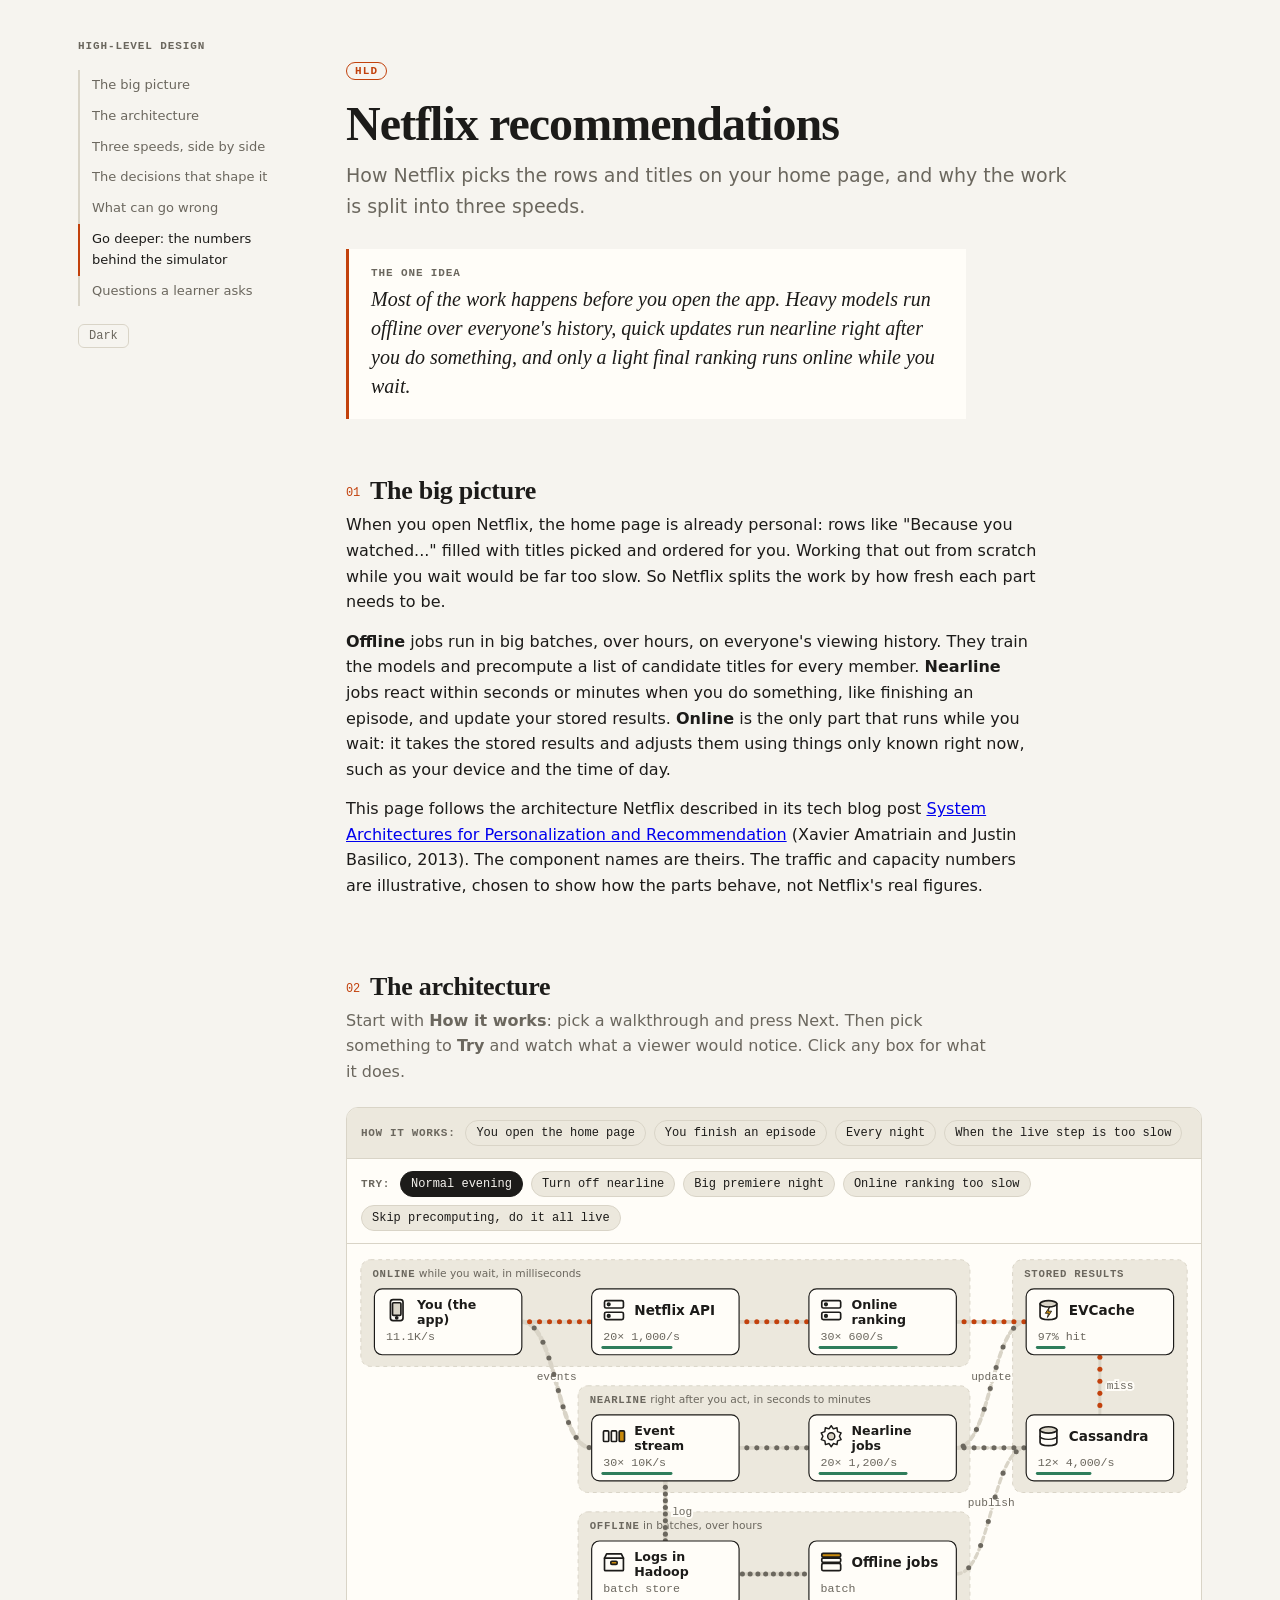
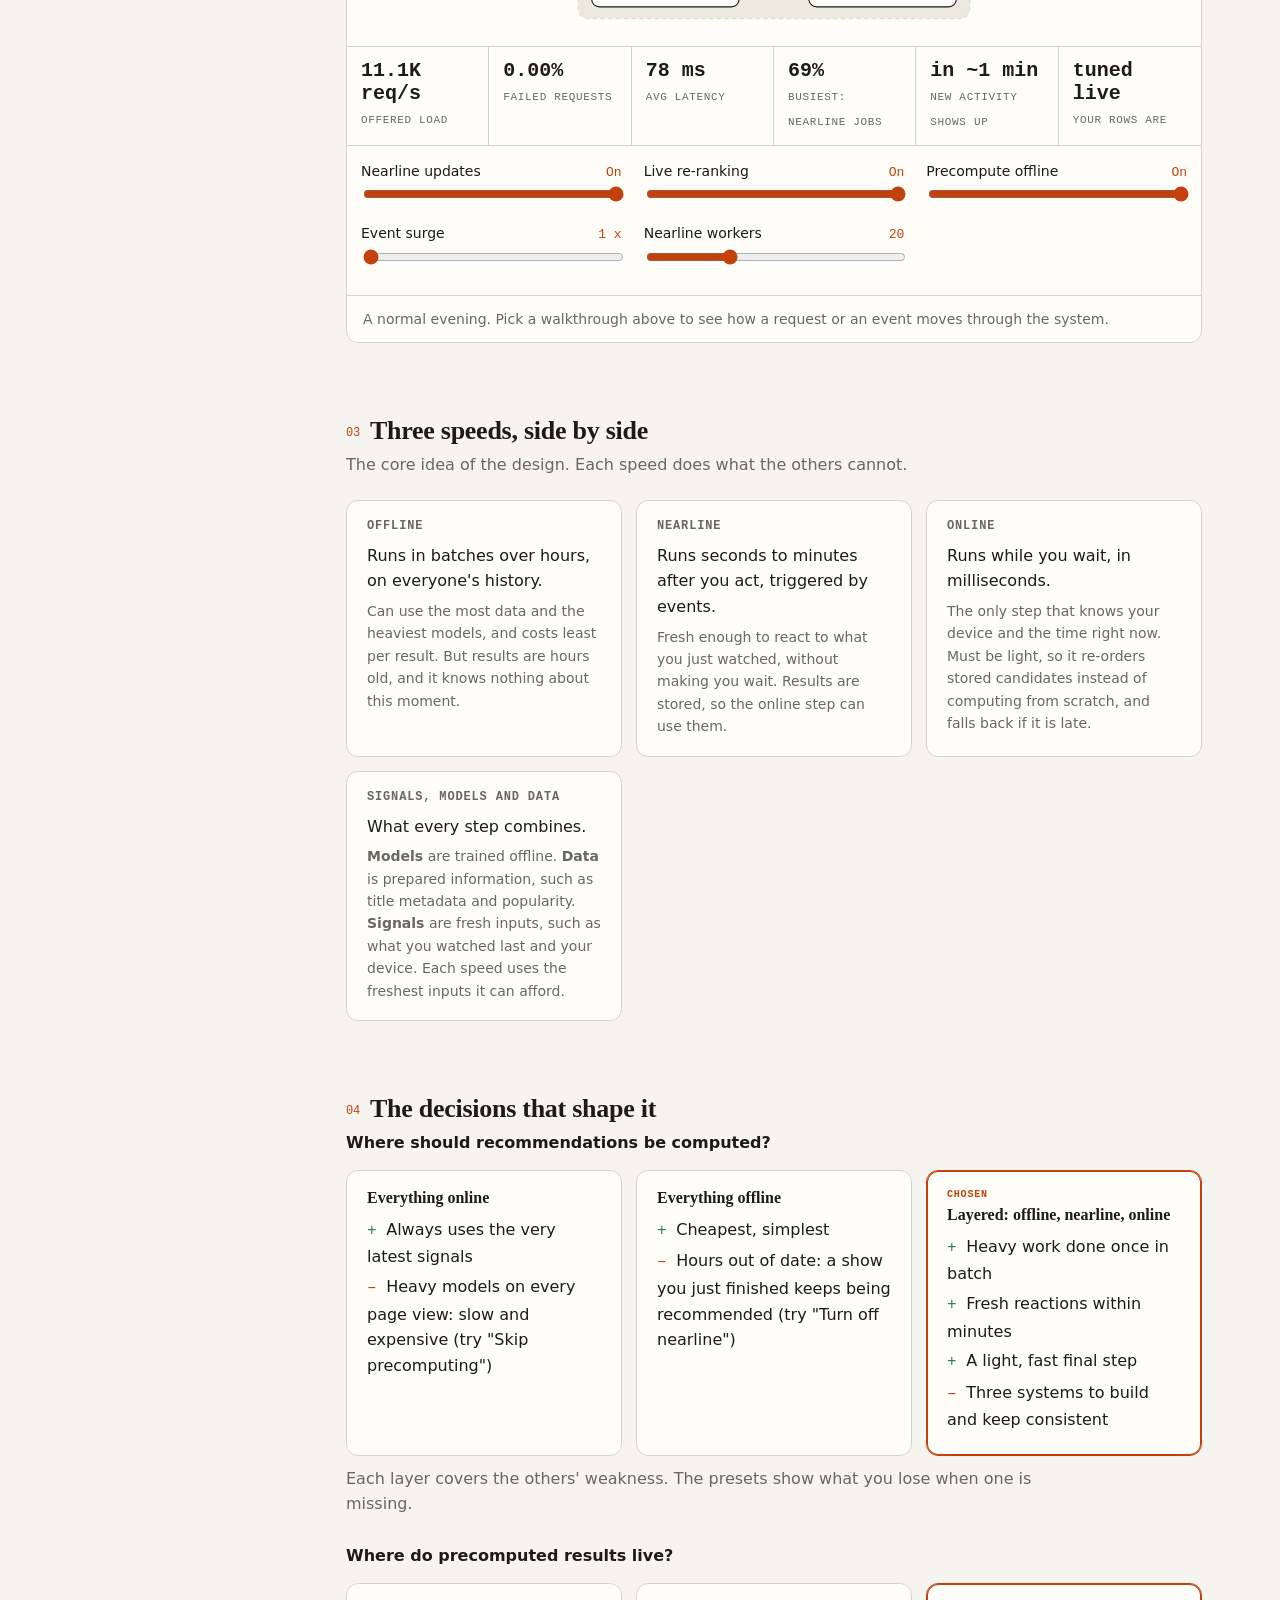
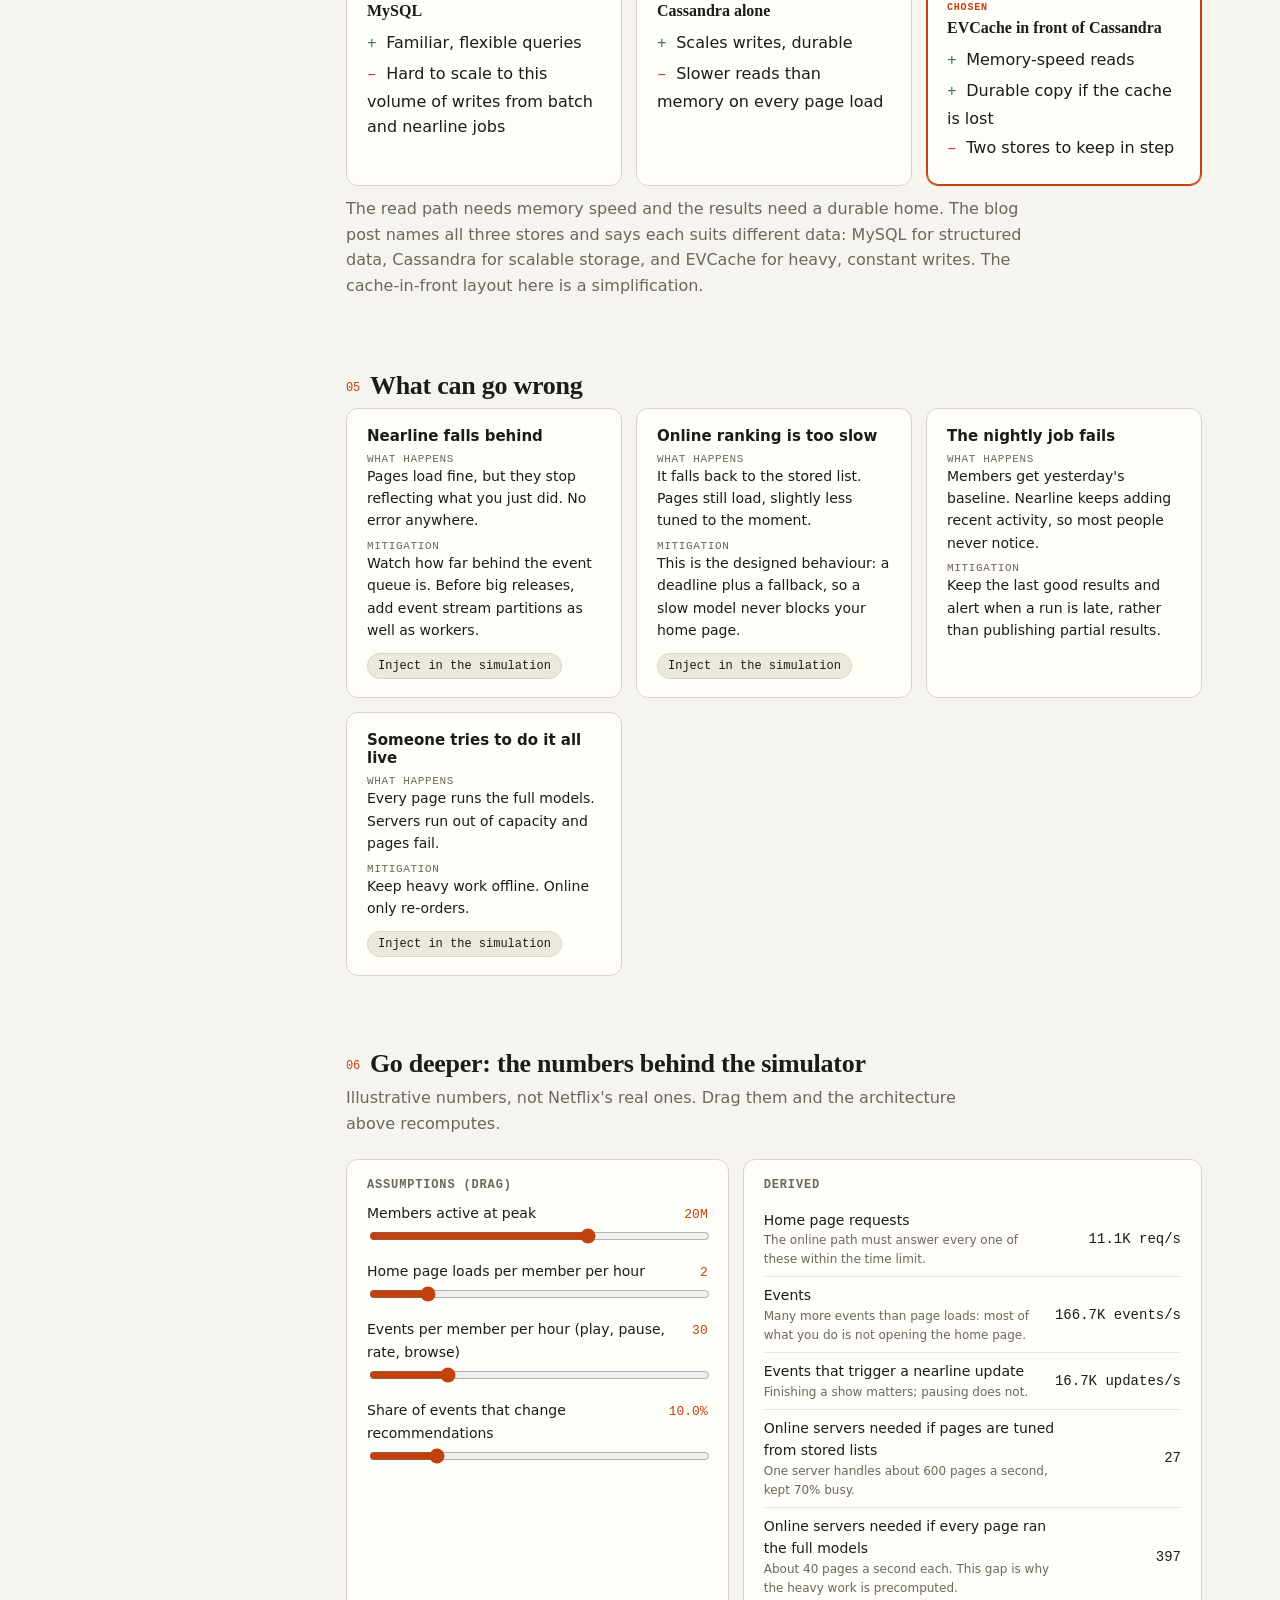
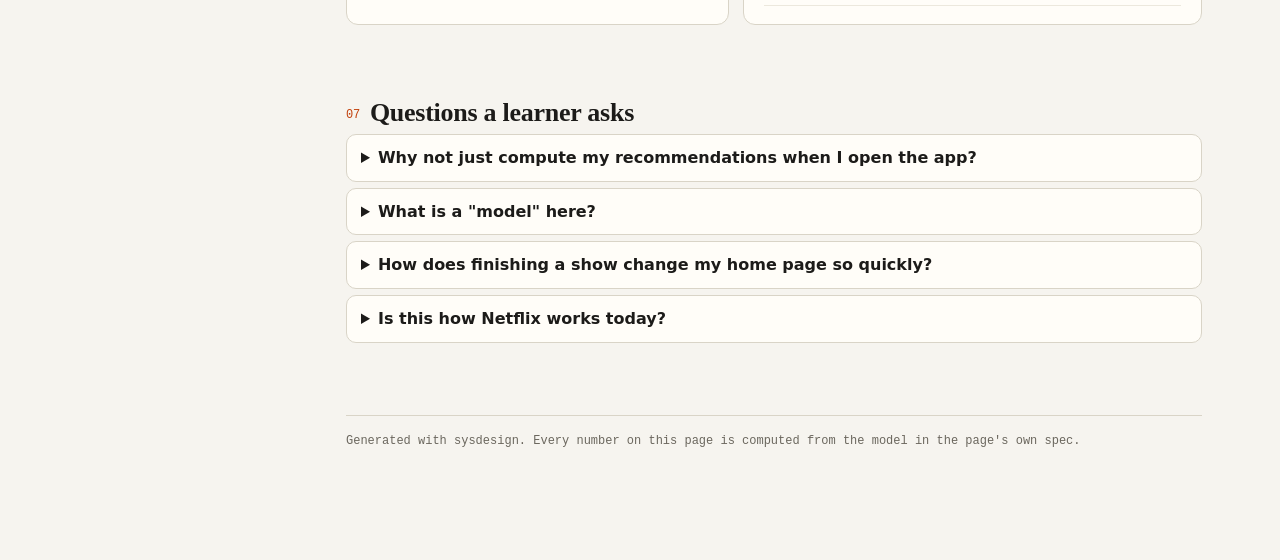
==== commit 41dba2ec: "Fix final review findings: wrap picture headers, check header collisions, field glosses, pin preset " ====
--- a/examples/netflix-recommendations/index.html
+++ b/examples/netflix-recommendations/index.html
@@ -247,7 +247,7 @@
 .fpic .fpmkcur{fill:var(--accent)}
 </style></head>
 <body><div id="root"></div>
-<script id="spec" type="application/json">{"kind":"hld","title":"Netflix recommendations","subtitle":"How Netflix picks the rows and titles on your home page, and why the work is split into three speeds.","idea":"Most of the work happens before you open the app. Heavy models run offline over everyone's history, quick updates run nearline right after you do something, and only a light final ranking runs online while you wait.","sections":[{"type":"text","title":"The big picture","body":["When you open Netflix, the home page is already personal: rows like \"Because you watched...\" filled with titles picked and ordered for you. Working that out from scratch while you wait would be far too slow. So Netflix splits the work by how fresh each part needs to be.","**Offline** jobs run in big batches, over hours, on everyone's viewing history. They train the models and precompute a list of candidate titles for every member. **Nearline** jobs react within seconds or minutes when you do something, like finishing an episode, and update your stored results. **Online** is the only part that runs while you wait: it takes the stored results and adjusts them using things only known right now, such as your device and the time of day.","This page follows the architecture Netflix described in its tech blog post [System Architectures for Personalization and Recommendation](https://netflixtechblog.com/system-architectures-for-personalization-and-recommendation-e081aa94b5d8) (Xavier Amatriain and Justin Basilico, 2013). The component names are theirs. The traffic and capacity numbers are illustrative, chosen to show how the parts behave, not Netflix's real figures."]},{"type":"arch","title":"The architecture","lede":"Start with **How it works**: pick a walkthrough and press Next. Then pick something to **Try** and watch what a viewer would notice. Click any box for what it does.","latencyBudget":200,"intro":"A normal evening. Pick a walkthrough above to see how a request or an event moves through the system.","groups":[{"id":"online","label":"Online","note":"while you wait, in milliseconds"},{"id":"nearline","label":"Nearline","note":"right after you act, in seconds to minutes"},{"id":"offline","label":"Offline","note":"in batches, over hours"},{"id":"store","label":"Stored results"}],"nodes":[{"id":"member","label":"You (the app)","icon":"phone","kind":"clients","rps":"=r.homeRps","group":"online","col":0,"row":0,"role":"The Netflix app on your TV, phone or laptop.","why":"It asks for your home page and reports what you do (play, pause, finish, rate) as events."},{"id":"api","label":"Netflix API","group":"online","col":1,"row":0,"instances":20,"cap":1000,"ms":5,"role":"The front door for every app request.","why":"Turns \"give me my home page\" into calls to the services that know the answer.","scale":"Stateless, add servers.","fails":"Overloaded if every request becomes expensive."},{"id":"online","label":"Online ranking","group":"online","col":2,"row":0,"instances":30,"cap":"=p.precompute ? (p.onlineRank ? 600 : 3000) : 40","ms":"=p.precompute ? (p.onlineRank ? 25 : 4) : 300","role":"Puts the final order on your rows while you wait.","why":"Uses fresh context that offline jobs cannot know: your device, the time of day, what you did a minute ago. It starts from stored candidates, so the work is small.","scale":"Add servers. Each one is cheap because the heavy work is already done.","fails":"If ranking would miss its deadline, it falls back to the stored list as it is. You still get a page."},{"id":"evcache","label":"EVCache","kind":"cache","group":"store","col":3,"row":0,"instances":12,"cap":10000,"ms":1,"hit":0.97,"role":"In-memory cache of your precomputed recommendations.","why":"Reading from memory takes about a millisecond, so the online step can afford to read many candidates.","scale":"Add memory and nodes.","fails":"A restart sends reads to Cassandra until it warms up."},{"id":"cassandra","label":"Cassandra","kind":"store","group":"store","col":3,"row":1,"instances":12,"cap":4000,"ms":6,"role":"Durable store for recommendation results.","why":"Durable, scalable store for results, so they survive if the cache is lost.","scale":"Add nodes; data is spread by member.","fails":"Slower than the cache, so it should only see cache misses on the read path."},{"id":"events","label":"Event stream","kind":"queue","group":"nearline","col":1,"row":1,"instances":30,"cap":10000,"ms":2,"role":"Carries small, time-sensitive messages: play, pause, finish, rate.","why":"Lets many jobs react to the same event without the app knowing about them. Netflix handled this event flow with Manhattan, an internal stream-processing framework similar to Twitter's Storm.","scale":"Add partitions.","fails":"If consumers fall behind, events wait in the queue."},{"id":"nearline","label":"Nearline jobs","icon":"worker","group":"nearline","col":2,"row":1,"instances":"=p.nearWorkers","cap":1200,"role":"Updates your stored recommendations right after you act.","why":"Finishing a show should change your home page now, not tomorrow. Nobody is waiting on this job, so it can do more work than the online step.","scale":"Add workers.","fails":"If events arrive faster than workers handle them, your home page stops reflecting what you just did. Nothing errors."},{"id":"logs","label":"Logs in Hadoop","icon":"storage","kind":"batch store","group":"offline","col":1,"row":2,"role":"Everyone's full history: every play, search and rating.","why":"Offline jobs need all of it. Netflix collected logs with Chukwa into Hadoop.","scale":"Add storage."},{"id":"jobs","label":"Offline jobs","icon":"batch","kind":"batch","group":"offline","col":2,"row":2,"role":"Train the models and precompute candidate lists for every member.","why":"With no one waiting, these jobs can use the most data and the heaviest models. Written in Hive and Pig on Hadoop; results were published to the online stores through Hermes, a publish-subscribe system.","scale":"More machines, or more hours.","fails":"If a nightly run fails, members get yesterday's baseline. Nothing errors."}],"edges":[{"from":"member","to":"api"},{"from":"api","to":"online","call":true},{"from":"online","to":"evcache","call":true},{"from":"evcache","to":"cassandra","miss":true,"label":"miss"},{"from":"member","to":"events","async":true,"share":"=r.eventRps/r.homeRps","label":"events"},{"from":"events","to":"nearline","async":true,"share":"=p.triggerShare*p.nearlineOn"},{"from":"nearline","to":"evcache","async":true,"label":"update"},{"from":"nearline","to":"cassandra","async":true},{"from":"events","to":"logs","async":true,"label":"log"},{"from":"logs","to":"jobs","async":true},{"from":"jobs","to":"cassandra","async":true,"share":"=p.precompute*0.02","label":"publish"}],"flows":[{"label":"You open the home page","steps":[{"path":["member","api"],"carry":"GET /home","text":"You open Netflix. The app asks the **Netflix API** for your home page: rows of titles, picked and ordered for you."},{"path":["api","online"],"carry":"rank request","text":"The API calls **online ranking**. This step has a strict time limit, because you are looking at a loading screen."},{"path":["online","evcache"],"carry":"read candidates","text":"Online ranking does not start from scratch. It reads the candidates already computed for you from **EVCache**, an in-memory cache. About a millisecond."},{"path":["evcache","cassandra"],"carry":"cache miss","text":"If they are not in the cache, they come from **Cassandra**, the durable store behind it. Slower, but rare: about 3% of reads here."},{"path":["online"],"text":"Now the light, fresh part: it re-orders the candidates using what it only knows now, such as your device and the time of day."},{"path":["online","api","member"],"carry":"your rows","text":"Your rows go back to the app. Almost all the work behind them was done before you opened it."}]},{"label":"You finish an episode","steps":[{"path":["member","events"],"carry":"▶ finished ep.","text":"The app sends an **event**: you finished an episode. Events are small messages about something that just happened."},{"path":["events","nearline"],"carry":"▶ finished ep.","text":"A **nearline job** picks the event up within seconds to minutes. You are not waiting on it, so it can do more work than the online step."},{"path":["nearline","evcache"],"carry":"new picks","text":"It recomputes the parts of your recommendations this event changes, for example dropping the show you finished and adding similar ones, and writes them to EVCache..."},{"path":["nearline","cassandra"],"carry":"new picks","text":"...and to Cassandra, so they survive a cache restart. Next time you open the home page, online ranking reads these fresh results."}]},{"label":"Every night","steps":[{"path":["member","events","logs"],"carry":"event log","text":"Every event is also logged. Over a day that is everyone's full history, stored in **Hadoop**."},{"path":["logs","jobs"],"carry":"viewing history","text":"**Offline jobs** run over all of it. They train the models and precompute a candidate list for every member. They can take hours, so they can use the most data and the heaviest models."},{"path":["jobs","cassandra"],"carry":"fresh baselines","text":"The results are published to the stored results. By morning every member has a fresh baseline, which nearline then keeps up to date during the day."}]},{"label":"When the live step is too slow","steps":[{"path":["member","api","online"],"carry":"GET /home","text":"Online ranking has a deadline. Sometimes ranking a page would take too long: a slow model, a busy server."},{"path":["online","evcache"],"carry":"stored list","text":"Then it **falls back**: it serves the stored list from the cache without the live adjustments. You still get a good page, just not tuned to this exact moment. Try the \"Online ranking too slow\" change."}]}],"presets":[{"label":"Normal evening","set":{},"note":"All three speeds on. Your page loads quickly and reflects what you did a minute ago."},{"label":"Turn off nearline","set":{"nearlineOn":0},"expect":"=!p.nearlineOn && m.err \u003c 0.001 && m.nodes.nearline.util \u003c 0.01","note":"Nothing breaks and nothing gets slower. But finish a show and it stays on your home page until the next nightly run. Watch \"New activity shows up\"."},{"label":"Big premiere night","set":{"surge":3},"expect":"=m.err \u003c 0.001 && m.nodes.events.util > 1 && m.nodes.nearline.util > 1","note":"Three times the usual events as everyone hits play at once. Pages still load. But the event stream is overloaded and the nearline workers fall behind, so your home page lags behind what you just did."},{"label":"Online ranking too slow","set":{"onlineRank":0},"expect":"=!p.onlineRank && m.err \u003c 0.001 && m.lat \u003c 40","note":"Online ranking falls back to the stored list. Pages get faster and nothing fails; you just lose the adjustments for this moment. Watch \"Your rows are\"."},{"label":"Skip precomputing, do it all live","set":{"precompute":0},"expect":"=m.nodes.online.util > 5 && m.err > 0.5 && m.lat > 1000","note":"Every page now runs the full models while you wait. Online ranking runs out of capacity, pages slow to a crawl and most fail. This is why the heavy work runs offline."}],"controls":[{"id":"nearlineOn","label":"Nearline updates","value":1,"min":0,"max":1,"step":1,"fmt":"onoff"},{"id":"onlineRank","label":"Live re-ranking","value":1,"min":0,"max":1,"step":1,"fmt":"onoff"},{"id":"precompute","label":"Precompute offline","value":1,"min":0,"max":1,"step":1,"fmt":"onoff"},{"id":"surge","label":"Event surge","value":1,"min":1,"max":5,"step":0.5,"unit":"x"},{"id":"nearWorkers","label":"Nearline workers","value":20,"min":2,"max":60,"step":1}],"metrics":[{"label":"New activity shows up","expr":"=p.nearlineOn ? (m.nodes.nearline.util \u003c 1 ? 'in ~1 min' : 'falling behind') : 'next day'","warn":"=!p.nearlineOn","bad":"=p.nearlineOn && m.nodes.nearline.util >= 1"},{"label":"Your rows are","expr":"=!p.precompute ? 'built live' : p.onlineRank ? 'tuned live' : 'stored list'","warn":"=p.precompute && !p.onlineRank"}]},{"type":"patterns","title":"Three speeds, side by side","lede":"The core idea of the design. Each speed does what the others cannot.","items":[{"name":"Offline","where":"Runs in batches over hours, on everyone's history.","why":"Can use the most data and the heaviest models, and costs least per result. But results are hours old, and it knows nothing about this moment."},{"name":"Nearline","where":"Runs seconds to minutes after you act, triggered by events.","why":"Fresh enough to react to what you just watched, without making you wait. Results are stored, so the online step can use them."},{"name":"Online","where":"Runs while you wait, in milliseconds.","why":"The only step that knows your device and the time right now. Must be light, so it re-orders stored candidates instead of computing from scratch, and falls back if it is late."},{"name":"Signals, models and data","where":"What every step combines.","why":"**Models** are trained offline. **Data** is prepared information, such as title metadata and popularity. **Signals** are fresh inputs, such as what you watched last and your device. Each speed uses the freshest inputs it can afford."}]},{"type":"tradeoffs","title":"The decisions that shape it","items":[{"question":"Where should recommendations be computed?","options":[{"name":"Everything online","pros":["Always uses the very latest signals"],"cons":["Heavy models on every page view: slow and expensive (try \"Skip precomputing\")"]},{"name":"Everything offline","pros":["Cheapest, simplest"],"cons":["Hours out of date: a show you just finished keeps being recommended (try \"Turn off nearline\")"]},{"name":"Layered: offline, nearline, online","pick":true,"pros":["Heavy work done once in batch","Fresh reactions within minutes","A light, fast final step"],"cons":["Three systems to build and keep consistent"]}],"why":"Each layer covers the others' weakness. The presets show what you lose when one is missing."},{"question":"Where do precomputed results live?","options":[{"name":"MySQL","pros":["Familiar, flexible queries"],"cons":["Hard to scale to this volume of writes from batch and nearline jobs"]},{"name":"Cassandra alone","pros":["Scales writes, durable"],"cons":["Slower reads than memory on every page load"]},{"name":"EVCache in front of Cassandra","pick":true,"pros":["Memory-speed reads","Durable copy if the cache is lost"],"cons":["Two stores to keep in step"]}],"why":"The read path needs memory speed and the results need a durable home. The blog post names all three stores and says each suits different data: MySQL for structured data, Cassandra for scalable storage, and EVCache for heavy, constant writes. The cache-in-front layout here is a simplification."}]},{"type":"failures","title":"What can go wrong","items":[{"what":"Nearline falls behind","effect":"Pages load fine, but they stop reflecting what you just did. No error anywhere.","mitigation":"Watch how far behind the event queue is. Before big releases, add event stream partitions as well as workers.","inject":{"surge":3}},{"what":"Online ranking is too slow","effect":"It falls back to the stored list. Pages still load, slightly less tuned to the moment.","mitigation":"This is the designed behaviour: a deadline plus a fallback, so a slow model never blocks your home page.","inject":{"onlineRank":0}},{"what":"The nightly job fails","effect":"Members get yesterday's baseline. Nearline keeps adding recent activity, so most people never notice.","mitigation":"Keep the last good results and alert when a run is late, rather than publishing partial results."},{"what":"Someone tries to do it all live","effect":"Every page runs the full models. Servers run out of capacity and pages fail.","mitigation":"Keep heavy work offline. Online only re-orders.","inject":{"precompute":0}}]},{"type":"estimation","title":"Go deeper: the numbers behind the simulator","lede":"Illustrative numbers, not Netflix's real ones. Drag them and the architecture above recomputes.","inputs":[{"id":"members","label":"Members active at peak","value":20000000,"min":1000000,"max":100000000,"log":true,"fmt":"si"},{"id":"loads","label":"Home page loads per member per hour","value":2,"min":0.5,"max":10,"step":0.5},{"id":"actions","label":"Events per member per hour (play, pause, rate, browse)","value":30,"min":5,"max":120,"step":5},{"id":"triggerShare","label":"Share of events that change recommendations","value":0.1,"min":0.01,"max":0.5,"step":0.01,"fmt":"pct"}],"rows":[{"id":"homeRps","label":"Home page requests","expr":"=p.members*p.loads/3600","fmt":"si","unit":"req/s","why":"The online path must answer every one of these within the time limit."},{"id":"eventRps","label":"Events","expr":"=p.members*p.actions/3600*p.surge","fmt":"si","unit":"events/s","why":"Many more events than page loads: most of what you do is not opening the home page."},{"id":"nearRps","label":"Events that trigger a nearline update","expr":"=r.eventRps*p.triggerShare*p.nearlineOn","fmt":"si","unit":"updates/s","why":"Finishing a show matters; pausing does not."},{"id":"liveServers","label":"Online servers needed if pages are tuned from stored lists","expr":"=ceil(r.homeRps/600/0.7)","fmt":"int","why":"One server handles about 600 pages a second, kept 70% busy."},{"id":"scratchServers","label":"Online servers needed if every page ran the full models","expr":"=ceil(r.homeRps/40/0.7)","fmt":"int","why":"About 40 pages a second each. This gap is why the heavy work is precomputed."}]},{"type":"qa","title":"Questions a learner asks","items":[{"q":"Why not just compute my recommendations when I open the app?","a":["Because the good models are heavy. Running them for every page view would need many times more servers and make you wait (compare the last two rows above). Precomputing does the heavy part once, ahead of time."]},{"q":"What is a \"model\" here?","a":["A function learned from everyone's viewing history that scores how likely you are to enjoy a title. It is trained offline, because training needs all the data and takes hours."]},{"q":"How does finishing a show change my home page so quickly?","a":["The app sends an event, a nearline job reacts within seconds to minutes and rewrites your stored results, and the next page load reads them. Try turning nearline off to see the difference."]},{"q":"Is this how Netflix works today?","a":["This page follows the architecture Netflix published in 2013. Their systems have changed since, but splitting work into offline, nearline and online stages is still a common way large recommendation systems are built."]}]}]}</script>
+<script id="spec" type="application/json">{"kind":"hld","title":"Netflix recommendations","subtitle":"How Netflix picks the rows and titles on your home page, and why the work is split into three speeds.","idea":"Most of the work happens before you open the app. Heavy models run offline over everyone's history, quick updates run nearline right after you do something, and only a light final ranking runs online while you wait.","sections":[{"type":"text","title":"The big picture","body":["When you open Netflix, the home page is already personal: rows like \"Because you watched...\" filled with titles picked and ordered for you. Working that out from scratch while you wait would be far too slow. So Netflix splits the work by how fresh each part needs to be.","**Offline** jobs run in big batches, over hours, on everyone's viewing history. They train the models and precompute a list of candidate titles for every member. **Nearline** jobs react within seconds or minutes when you do something, like finishing an episode, and update your stored results. **Online** is the only part that runs while you wait: it takes the stored results and adjusts them using things only known right now, such as your device and the time of day.","This page follows the architecture Netflix described in its tech blog post [System Architectures for Personalization and Recommendation](https://netflixtechblog.com/system-architectures-for-personalization-and-recommendation-e081aa94b5d8) (Xavier Amatriain and Justin Basilico, 2013). The component names are theirs. The traffic and capacity numbers are illustrative, chosen to show how the parts behave, not Netflix's real figures."]},{"type":"arch","title":"The architecture","lede":"Start with **How it works**: pick a walkthrough and press Next. Then pick something to **Try** and watch what a viewer would notice. Click any box for what it does.","latencyBudget":200,"intro":"A normal evening. Pick a walkthrough above to see how a request or an event moves through the system.","groups":[{"id":"online","label":"Online","note":"while you wait, in milliseconds"},{"id":"nearline","label":"Nearline","note":"right after you act, in seconds to minutes"},{"id":"offline","label":"Offline","note":"in batches, over hours"},{"id":"store","label":"Stored results"}],"nodes":[{"id":"member","label":"You (the app)","icon":"phone","kind":"clients","rps":"=r.homeRps","group":"online","col":0,"row":0,"role":"The Netflix app on your TV, phone or laptop.","why":"It asks for your home page and reports what you do (play, pause, finish, rate) as events."},{"id":"api","label":"Netflix API","group":"online","col":1,"row":0,"instances":20,"cap":1000,"ms":5,"role":"The front door for every app request.","why":"Turns \"give me my home page\" into calls to the services that know the answer.","scale":"Stateless, add servers.","fails":"Overloaded if every request becomes expensive."},{"id":"online","label":"Online ranking","group":"online","col":2,"row":0,"instances":30,"cap":"=p.precompute ? (p.onlineRank ? 600 : 3000) : 40","ms":"=p.precompute ? (p.onlineRank ? 25 : 4) : 300","role":"Puts the final order on your rows while you wait.","why":"Uses fresh context that offline jobs cannot know: your device, the time of day, what you did a minute ago. It starts from stored candidates, so the work is small.","scale":"Add servers. Each one is cheap because the heavy work is already done.","fails":"If ranking would miss its deadline, it falls back to the stored list as it is. You still get a page."},{"id":"evcache","label":"EVCache","kind":"cache","group":"store","col":3,"row":0,"instances":12,"cap":10000,"ms":1,"hit":0.97,"role":"In-memory cache of your precomputed recommendations.","why":"Reading from memory takes about a millisecond, so the online step can afford to read many candidates.","scale":"Add memory and nodes.","fails":"A restart sends reads to Cassandra until it warms up."},{"id":"cassandra","label":"Cassandra","kind":"store","group":"store","col":3,"row":1,"instances":12,"cap":4000,"ms":6,"role":"Durable store for recommendation results.","why":"Durable, scalable store for results, so they survive if the cache is lost.","scale":"Add nodes; data is spread by member.","fails":"Slower than the cache, so it should only see cache misses on the read path."},{"id":"events","label":"Event stream","kind":"queue","group":"nearline","col":1,"row":1,"instances":30,"cap":10000,"ms":2,"role":"Carries small, time-sensitive messages: play, pause, finish, rate.","why":"Lets many jobs react to the same event without the app knowing about them. Netflix handled this event flow with Manhattan, an internal stream-processing framework similar to Twitter's Storm.","scale":"Add partitions.","fails":"If consumers fall behind, events wait in the queue."},{"id":"nearline","label":"Nearline jobs","icon":"worker","group":"nearline","col":2,"row":1,"instances":"=p.nearWorkers","cap":1200,"role":"Updates your stored recommendations right after you act.","why":"Finishing a show should change your home page now, not tomorrow. Nobody is waiting on this job, so it can do more work than the online step.","scale":"Add workers.","fails":"If events arrive faster than workers handle them, your home page stops reflecting what you just did. Nothing errors."},{"id":"logs","label":"Logs in Hadoop","icon":"storage","kind":"batch store","group":"offline","col":1,"row":2,"role":"Everyone's full history: every play, search and rating.","why":"Offline jobs need all of it. Netflix collected logs with Chukwa into Hadoop.","scale":"Add storage."},{"id":"jobs","label":"Offline jobs","icon":"batch","kind":"batch","group":"offline","col":2,"row":2,"role":"Train the models and precompute candidate lists for every member.","why":"With no one waiting, these jobs can use the most data and the heaviest models. Written in Hive and Pig on Hadoop; results were published to the online stores through Hermes, a publish-subscribe system.","scale":"More machines, or more hours.","fails":"If a nightly run fails, members get yesterday's baseline. Nothing errors."}],"edges":[{"from":"member","to":"api"},{"from":"api","to":"online","call":true},{"from":"online","to":"evcache","call":true},{"from":"evcache","to":"cassandra","miss":true,"label":"miss"},{"from":"member","to":"events","async":true,"share":"=r.eventRps/r.homeRps","label":"events"},{"from":"events","to":"nearline","async":true,"share":"=p.triggerShare*p.nearlineOn"},{"from":"nearline","to":"evcache","async":true,"label":"update"},{"from":"nearline","to":"cassandra","async":true},{"from":"events","to":"logs","async":true,"label":"log"},{"from":"logs","to":"jobs","async":true},{"from":"jobs","to":"cassandra","async":true,"share":"=p.precompute*0.02","label":"publish"}],"flows":[{"label":"You open the home page","steps":[{"path":["member","api"],"carry":"GET /home","text":"You open Netflix. The app asks the **Netflix API** for your home page: rows of titles, picked and ordered for you."},{"path":["api","online"],"carry":"rank request","text":"The API calls **online ranking**. This step has a strict time limit, because you are looking at a loading screen."},{"path":["online","evcache"],"carry":"read candidates","text":"Online ranking does not start from scratch. It reads the candidates already computed for you from **EVCache**, an in-memory cache. About a millisecond."},{"path":["evcache","cassandra"],"carry":"cache miss","text":"If they are not in the cache, they come from **Cassandra**, the durable store behind it. Slower, but rare: about 3% of reads here."},{"path":["online"],"text":"Now the light, fresh part: it re-orders the candidates using what it only knows now, such as your device and the time of day."},{"path":["online","api","member"],"carry":"your rows","text":"Your rows go back to the app. Almost all the work behind them was done before you opened it."}]},{"label":"You finish an episode","steps":[{"path":["member","events"],"carry":"▶ finished ep.","text":"The app sends an **event**: you finished an episode. Events are small messages about something that just happened."},{"path":["events","nearline"],"carry":"▶ finished ep.","text":"A **nearline job** picks the event up within seconds to minutes. You are not waiting on it, so it can do more work than the online step."},{"path":["nearline","evcache"],"carry":"new picks","text":"It recomputes the parts of your recommendations this event changes, for example dropping the show you finished and adding similar ones, and writes them to EVCache..."},{"path":["nearline","cassandra"],"carry":"new picks","text":"...and to Cassandra, so they survive a cache restart. Next time you open the home page, online ranking reads these fresh results."}]},{"label":"Every night","steps":[{"path":["member","events","logs"],"carry":"event log","text":"Every event is also logged. Over a day that is everyone's full history, stored in **Hadoop**."},{"path":["logs","jobs"],"carry":"viewing history","text":"**Offline jobs** run over all of it. They train the models and precompute a candidate list for every member. They can take hours, so they can use the most data and the heaviest models."},{"path":["jobs","cassandra"],"carry":"fresh baselines","text":"The results are published to the stored results. By morning every member has a fresh baseline, which nearline then keeps up to date during the day."}]},{"label":"When the live step is too slow","steps":[{"path":["member","api","online"],"carry":"GET /home","text":"Online ranking has a deadline. Sometimes ranking a page would take too long: a slow model, a busy server."},{"path":["online","evcache"],"carry":"stored list","text":"Then it **falls back**: it serves the stored list from the cache without the live adjustments. You still get a good page, just not tuned to this exact moment. Try the \"Online ranking too slow\" change."}]}],"presets":[{"label":"Normal evening","set":{},"note":"All three speeds on. Your page loads quickly and reflects what you did a minute ago."},{"label":"Turn off nearline","set":{"nearlineOn":0},"expect":"=!p.nearlineOn && m.err \u003c 0.001 && m.nodes.nearline.util \u003c 0.01 && m.lat \u003c 80","note":"Nothing breaks and nothing gets slower. But finish a show and it stays on your home page until the next nightly run. Watch \"New activity shows up\"."},{"label":"Big premiere night","set":{"surge":3},"expect":"=m.err \u003c 0.001 && m.nodes.events.util > 1 && m.nodes.nearline.util > 1","note":"Three times the usual events as everyone hits play at once. Pages still load. But the event stream is overloaded and the nearline workers fall behind, so your home page lags behind what you just did."},{"label":"Online ranking too slow","set":{"onlineRank":0},"expect":"=!p.onlineRank && m.err \u003c 0.001 && m.lat \u003c 40","note":"Online ranking falls back to the stored list. Pages get faster and nothing fails; you just lose the adjustments for this moment. Watch \"Your rows are\"."},{"label":"Skip precomputing, do it all live","set":{"precompute":0},"expect":"=m.nodes.online.util > 5 && m.err > 0.5 && m.lat > 1000","note":"Every page now runs the full models while you wait. Online ranking runs out of capacity, pages slow to a crawl and most fail. This is why the heavy work runs offline."}],"controls":[{"id":"nearlineOn","label":"Nearline updates","value":1,"min":0,"max":1,"step":1,"fmt":"onoff"},{"id":"onlineRank","label":"Live re-ranking","value":1,"min":0,"max":1,"step":1,"fmt":"onoff"},{"id":"precompute","label":"Precompute offline","value":1,"min":0,"max":1,"step":1,"fmt":"onoff"},{"id":"surge","label":"Event surge","value":1,"min":1,"max":5,"step":0.5,"unit":"x"},{"id":"nearWorkers","label":"Nearline workers","value":20,"min":2,"max":60,"step":1}],"metrics":[{"label":"New activity shows up","expr":"=p.nearlineOn ? (m.nodes.nearline.util \u003c 1 ? 'in ~1 min' : 'falling behind') : 'next day'","warn":"=!p.nearlineOn","bad":"=p.nearlineOn && m.nodes.nearline.util >= 1"},{"label":"Your rows are","expr":"=!p.precompute ? 'built live' : p.onlineRank ? 'tuned live' : 'stored list'","warn":"=p.precompute && !p.onlineRank"}]},{"type":"patterns","title":"Three speeds, side by side","lede":"The core idea of the design. Each speed does what the others cannot.","items":[{"name":"Offline","where":"Runs in batches over hours, on everyone's history.","why":"Can use the most data and the heaviest models, and costs least per result. But results are hours old, and it knows nothing about this moment."},{"name":"Nearline","where":"Runs seconds to minutes after you act, triggered by events.","why":"Fresh enough to react to what you just watched, without making you wait. Results are stored, so the online step can use them."},{"name":"Online","where":"Runs while you wait, in milliseconds.","why":"The only step that knows your device and the time right now. Must be light, so it re-orders stored candidates instead of computing from scratch, and falls back if it is late."},{"name":"Signals, models and data","where":"What every step combines.","why":"**Models** are trained offline. **Data** is prepared information, such as title metadata and popularity. **Signals** are fresh inputs, such as what you watched last and your device. Each speed uses the freshest inputs it can afford."}]},{"type":"tradeoffs","title":"The decisions that shape it","items":[{"question":"Where should recommendations be computed?","options":[{"name":"Everything online","pros":["Always uses the very latest signals"],"cons":["Heavy models on every page view: slow and expensive (try \"Skip precomputing\")"]},{"name":"Everything offline","pros":["Cheapest, simplest"],"cons":["Hours out of date: a show you just finished keeps being recommended (try \"Turn off nearline\")"]},{"name":"Layered: offline, nearline, online","pick":true,"pros":["Heavy work done once in batch","Fresh reactions within minutes","A light, fast final step"],"cons":["Three systems to build and keep consistent"]}],"why":"Each layer covers the others' weakness. The presets show what you lose when one is missing."},{"question":"Where do precomputed results live?","options":[{"name":"MySQL","pros":["Familiar, flexible queries"],"cons":["Hard to scale to this volume of writes from batch and nearline jobs"]},{"name":"Cassandra alone","pros":["Scales writes, durable"],"cons":["Slower reads than memory on every page load"]},{"name":"EVCache in front of Cassandra","pick":true,"pros":["Memory-speed reads","Durable copy if the cache is lost"],"cons":["Two stores to keep in step"]}],"why":"The read path needs memory speed and the results need a durable home. The blog post names all three stores and says each suits different data: MySQL for structured data, Cassandra for scalable storage, and EVCache for heavy, constant writes. The cache-in-front layout here is a simplification."}]},{"type":"failures","title":"What can go wrong","items":[{"what":"Nearline falls behind","effect":"Pages load fine, but they stop reflecting what you just did. No error anywhere.","mitigation":"Watch how far behind the event queue is. Before big releases, add event stream partitions as well as workers.","inject":{"surge":3}},{"what":"Online ranking is too slow","effect":"It falls back to the stored list. Pages still load, slightly less tuned to the moment.","mitigation":"This is the designed behaviour: a deadline plus a fallback, so a slow model never blocks your home page.","inject":{"onlineRank":0}},{"what":"The nightly job fails","effect":"Members get yesterday's baseline. Nearline keeps adding recent activity, so most people never notice.","mitigation":"Keep the last good results and alert when a run is late, rather than publishing partial results."},{"what":"Someone tries to do it all live","effect":"Every page runs the full models. Servers run out of capacity and pages fail.","mitigation":"Keep heavy work offline. Online only re-orders.","inject":{"precompute":0}}]},{"type":"estimation","title":"Go deeper: the numbers behind the simulator","lede":"Illustrative numbers, not Netflix's real ones. Drag them and the architecture above recomputes.","inputs":[{"id":"members","label":"Members active at peak","value":20000000,"min":1000000,"max":100000000,"log":true,"fmt":"si"},{"id":"loads","label":"Home page loads per member per hour","value":2,"min":0.5,"max":10,"step":0.5},{"id":"actions","label":"Events per member per hour (play, pause, rate, browse)","value":30,"min":5,"max":120,"step":5},{"id":"triggerShare","label":"Share of events that change recommendations","value":0.1,"min":0.01,"max":0.5,"step":0.01,"fmt":"pct"}],"rows":[{"id":"homeRps","label":"Home page requests","expr":"=p.members*p.loads/3600","fmt":"si","unit":"req/s","why":"The online path must answer every one of these within the time limit."},{"id":"eventRps","label":"Events","expr":"=p.members*p.actions/3600*p.surge","fmt":"si","unit":"events/s","why":"Many more events than page loads: most of what you do is not opening the home page."},{"id":"nearRps","label":"Events that trigger a nearline update","expr":"=r.eventRps*p.triggerShare*p.nearlineOn","fmt":"si","unit":"updates/s","why":"Finishing a show matters; pausing does not."},{"id":"liveServers","label":"Online servers needed if pages are tuned from stored lists","expr":"=ceil(r.homeRps/600/0.7)","fmt":"int","why":"One server handles about 600 pages a second, kept 70% busy."},{"id":"scratchServers","label":"Online servers needed if every page ran the full models","expr":"=ceil(r.homeRps/40/0.7)","fmt":"int","why":"About 40 pages a second each. This gap is why the heavy work is precomputed."}]},{"type":"qa","title":"Questions a learner asks","items":[{"q":"Why not just compute my recommendations when I open the app?","a":["Because the good models are heavy. Running them for every page view would need many times more servers and make you wait (compare the last two rows above). Precomputing does the heavy part once, ahead of time."]},{"q":"What is a \"model\" here?","a":["A function learned from everyone's viewing history that scores how likely you are to enjoy a title. It is trained offline, because training needs all the data and takes hours."]},{"q":"How does finishing a show change my home page so quickly?","a":["The app sends an event, a nearline job reacts within seconds to minutes and rewrites your stored results, and the next page load reads them. Try turning nearline off to see the difference."]},{"q":"Is this how Netflix works today?","a":["This page follows the architecture Netflix published in 2013. Their systems have changed since, but splitting work into offline, nearline and online stages is still a common way large recommendation systems are built."]}]}]}</script>
 <script>/* sysdesign runtime. Renders a page from the JSON spec in <script id="spec">.
    No dependencies. Everything on the page is computed from the spec's own
    inputs and formulas, so numbers in prose, tables and the simulation agree. */
@@ -829,16 +829,31 @@
         var g = h("svg", { viewBox: "0 0 " + W + " " + H, width: W, height: H, role: "img", "aria-label": flow.steps.map(function (st) { return plain(st.text); }).join(" Then ") });
         var mk = function (id, cls) { return h("marker", { id: id, viewBox: "0 0 10 10", refX: 8, refY: 5, markerWidth: 6, markerHeight: 6, orient: "auto" }, h("path", { class: cls, d: "M0,0 L10,5 L0,10 z" })); };
         g.appendChild(h("defs", {}, mk(mkId, "fpmk"), mk(mkId + "c", "fpmk fpmkcur")));
+        var hdrJobs = [];
         ids.forEach(function (id) {
           var n = (s.nodes || []).filter(function (q) { return q.id === id; })[0] || { id: id, label: id }, cx = x(id);
           var fl = h("g", { class: "fl", "data-node": id });
           fl.appendChild(h("use", { href: "#ico-" + iconFor(n), x: cx - 15, y: 8, width: 30, height: 30, "aria-hidden": "true" }));
-          fl.appendChild(h("text", { class: "fllabel", x: cx, y: 54, "text-anchor": "middle" }, n.label || id));
-          fl.appendChild(h("line", { class: "flline", x1: cx, y1: 62, x2: cx, y2: H - 4 }));
+          var lt = h("text", { class: "fllabel", x: cx, y: 54, "text-anchor": "middle" }, n.label || id);
+          fl.appendChild(lt); hdrJobs.push({ el: lt, label: String(n.label || id), x: cx });
+          fl.appendChild(h("line", { class: "flline", x1: cx, y1: 68, x2: cx, y2: H - 4 }));
           g.appendChild(fl);
         });
         fhs = [];
         fpic.innerHTML = ""; fpic.style.display = s.flowPicture === false ? "none" : ""; fpic.appendChild(g); // attached, so text can be measured
+        hdrJobs.forEach(function (j) { // a header wider than its lifeline spacing wraps onto two lines, at the word nearest the middle
+          if (j.el.getComputedTextLength() <= FL_GAP - 12) return;
+          var words = j.label.split(" "), best = 1, bestGap = Infinity, mid = j.label.length / 2, pos = 0;
+          for (var i = 0; i < words.length - 1; i++) {
+            pos += words[i].length;
+            if (Math.abs(pos - mid) < bestGap) { bestGap = Math.abs(pos - mid); best = i + 1; }
+            pos += 1;
+          }
+          j.el.textContent = "";
+          [words.slice(0, best).join(" "), words.slice(best).join(" ")].forEach(function (line, k) {
+            j.el.appendChild(h("tspan", { x: j.x, y: 47 + k * 14 }, line));
+          });
+        });
         rows.forEach(function (r, k) {
           var y = FL_TOP + 14 + k * FL_ROW, st = flow.steps[r.i], lab = (r.i + 1) + " \u00b7 " + carryOf(st);
           var el = h("g", { class: "fh" + (r.note ? " note" : ""), "data-step": r.i, onclick: function () { show(r.i); } });
